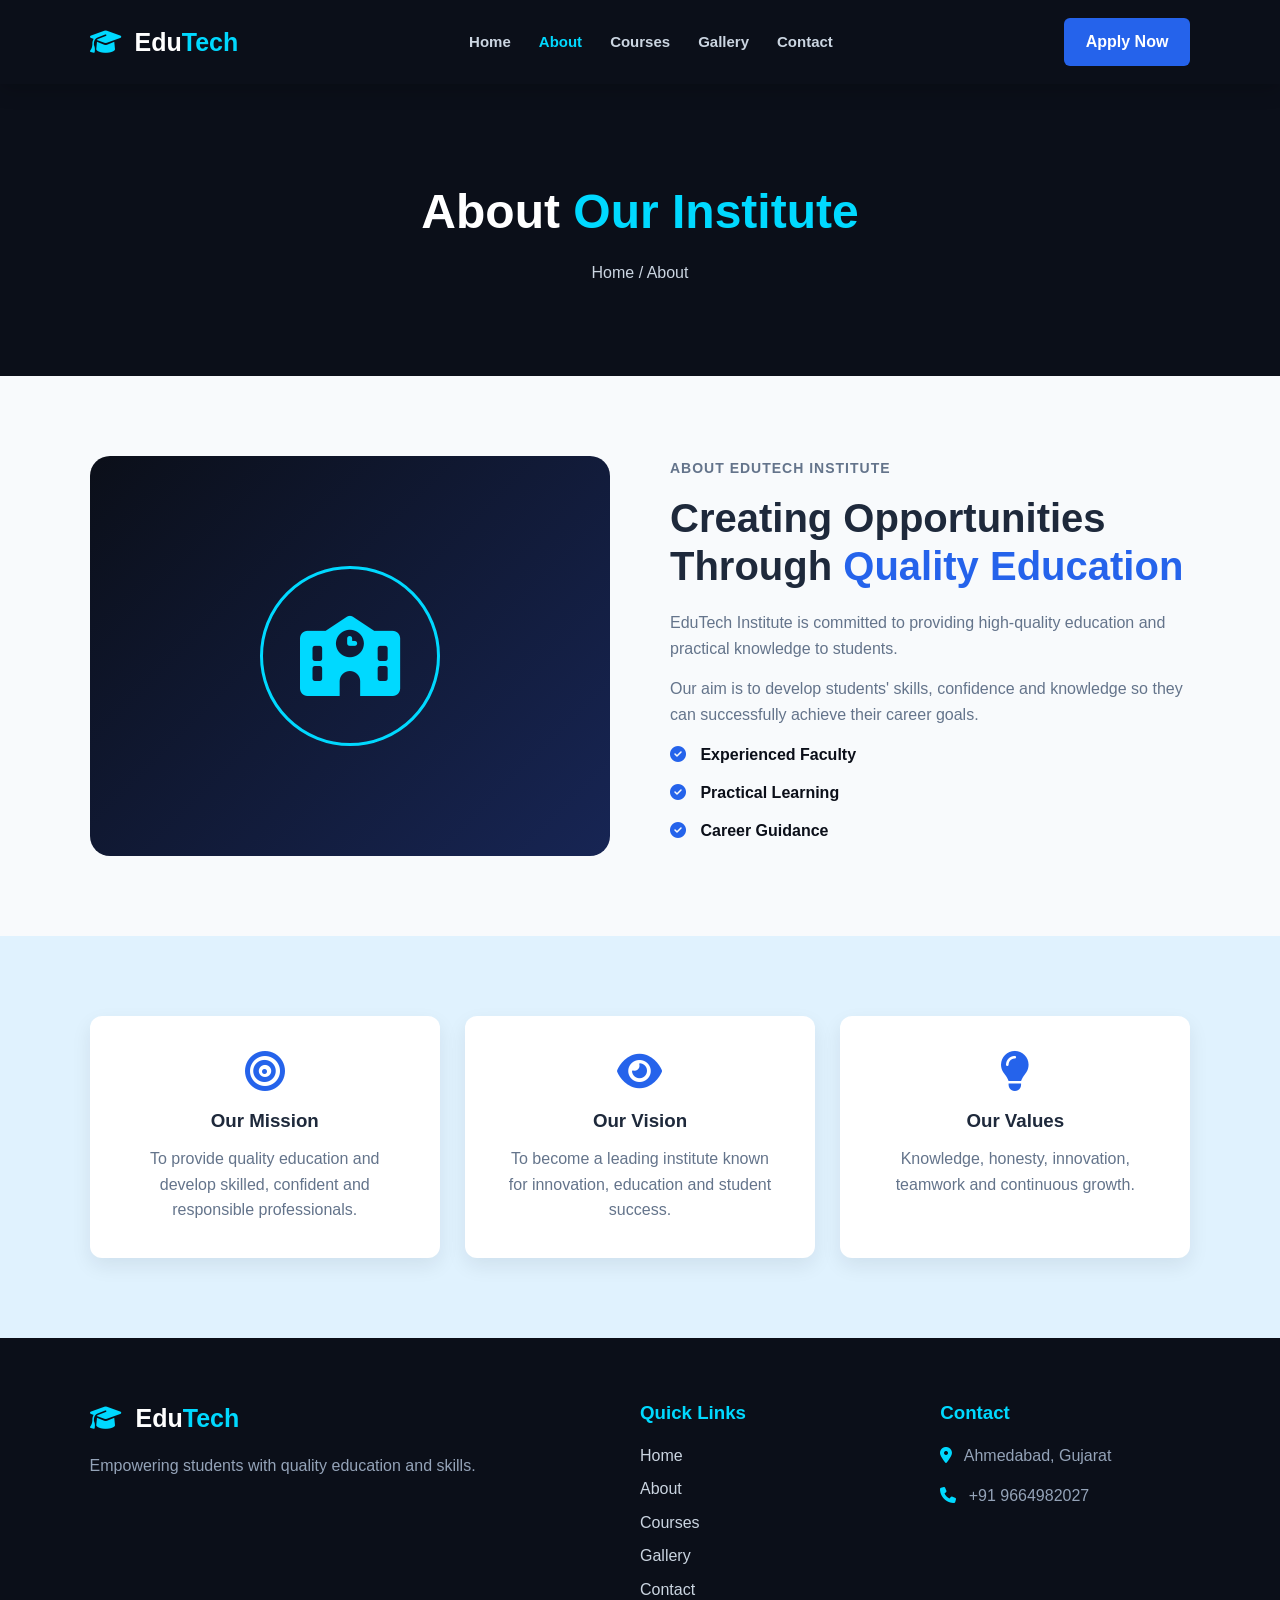
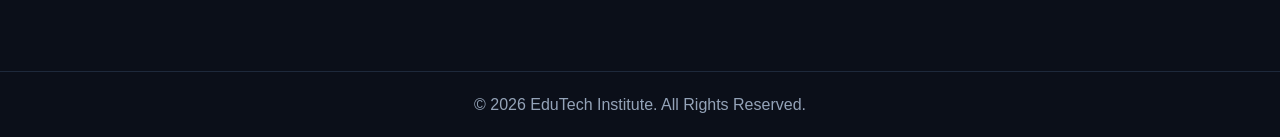
==== about.html @ 3c21b94f "Add files via upload" ====
<!DOCTYPE html>
<html lang="en">

<head>

    <meta charset="UTF-8">
    <meta name="viewport" content="width=device-width, initial-scale=1.0">

    <title>EduTech Institute | About</title>

    <link rel="stylesheet" href="style.css">

    <link rel="stylesheet"
        href="https://cdnjs.cloudflare.com/ajax/libs/font-awesome/6.5.2/css/all.min.css">

</head>

<body>


    <!-- NAVBAR -->

    <header class="header">

        <a href="index.html" class="logo">
            <i class="fa-solid fa-graduation-cap"></i>
            Edu<span>Tech</span>
        </a>

        <nav class="navbar">

            <a href="index.html">Home</a>
            <a href="about.html" class="active">About</a>
            <a href="courses.html">Courses</a>
            <a href="gallery.html">Gallery</a>
            <a href="contact.html">Contact</a>

        </nav>

        <a href="contact.html" class="nav-btn">Apply Now</a>

    </header>


    <!-- PAGE BANNER -->

    <section class="page-banner">

        <h1>About <span>Our Institute</span></h1>

        <p>
            Home / About
        </p>

    </section>


    <!-- ABOUT SECTION -->

    <section class="about section">

        <div class="about-image">

            <div class="about-icon">
                <i class="fa-solid fa-school"></i>
            </div>

        </div>


        <div class="about-content">

            <p class="small-title">
                ABOUT EDUTECH INSTITUTE
            </p>

            <h2>
                Creating Opportunities Through
                <span>Quality Education</span>
            </h2>

            <p>
                EduTech Institute is committed to providing high-quality
                education and practical knowledge to students.
            </p>

            <p>
                Our aim is to develop students' skills, confidence and
                knowledge so they can successfully achieve their career goals.
            </p>

            <div class="about-list">

                <p>
                    <i class="fa-solid fa-circle-check"></i>
                    Experienced Faculty
                </p>

                <p>
                    <i class="fa-solid fa-circle-check"></i>
                    Practical Learning
                </p>

                <p>
                    <i class="fa-solid fa-circle-check"></i>
                    Career Guidance
                </p>

            </div>

        </div>

    </section>


    <!-- MISSION VISION -->

    <section class="mission section">

        <div class="mission-card">

            <i class="fa-solid fa-bullseye"></i>

            <h3>Our Mission</h3>

            <p>
                To provide quality education and develop skilled,
                confident and responsible professionals.
            </p>

        </div>


        <div class="mission-card">

            <i class="fa-solid fa-eye"></i>

            <h3>Our Vision</h3>

            <p>
                To become a leading institute known for innovation,
                education and student success.
            </p>

        </div>


        <div class="mission-card">

            <i class="fa-solid fa-lightbulb"></i>

            <h3>Our Values</h3>

            <p>
                Knowledge, honesty, innovation, teamwork and continuous growth.
            </p>

        </div>

    </section>


    <!-- FOOTER -->

    <footer class="footer">

        <div class="footer-content">

            <div class="footer-box">

                <a href="index.html" class="logo">
                    <i class="fa-solid fa-graduation-cap"></i>
                    Edu<span>Tech</span>
                </a>

                <p>
                    Empowering students with quality education and skills.
                </p>

            </div>


            <div class="footer-box">

                <h3>Quick Links</h3>

                <a href="index.html">Home</a>
                <a href="about.html">About</a>
                <a href="courses.html">Courses</a>
                <a href="gallery.html">Gallery</a>
                <a href="contact.html">Contact</a>

            </div>


            <div class="footer-box">

                <h3>Contact</h3>

                <p>
                    <i class="fa-solid fa-location-dot"></i>
                    Ahmedabad, Gujarat
                </p>

                <p>
                    <i class="fa-solid fa-phone"></i>
                    +91 9664982027
                </p>

            </div>

        </div>


        <div class="copyright">

            <p>
                © 2026 EduTech Institute. All Rights Reserved.
            </p>

        </div>

    </footer>

</body>

</html>
---- style.css ----
/* ================================
   RESET
================================ */

* {
    margin: 0;
    padding: 0;
    box-sizing: border-box;
}


:root {

    --dark: #0B0F19;

    --dark-blue: #111827;

    --blue: #2563EB;

    --cyan: #00D9FF;

    --white: #FFFFFF;

    --light: #F8FAFC;

    --text: #1E293B;

    --gray: #64748B;

}


html {
    scroll-behavior: smooth;
}


body {

    font-family: Arial, Helvetica, sans-serif;

    background: var(--light);

    color: var(--text);

    line-height: 1.6;

}


a {

    text-decoration: none;

}


ul {

    list-style: none;

}


/* ================================
   HEADER / NAVBAR
================================ */

.header {

    width: 100%;

    padding: 18px 7%;

    background: var(--dark);

    display: flex;

    align-items: center;

    justify-content: space-between;

    position: sticky;

    top: 0;

    z-index: 1000;

    box-shadow: 0 5px 20px rgba(0, 0, 0, 0.2);

}


.logo {

    color: var(--white);

    font-size: 25px;

    font-weight: 800;

}


.logo i {

    color: var(--cyan);

    margin-right: 7px;

}


.logo span {

    color: var(--cyan);

}


.navbar {

    display: flex;

    gap: 28px;

}


.navbar a {

    color: #CBD5E1;

    font-size: 15px;

    font-weight: 600;

    transition: 0.3s;

}


.navbar a:hover,

.navbar a.active {

    color: var(--cyan);

}


.nav-btn {

    padding: 11px 22px;

    background: var(--blue);

    color: var(--white);

    border-radius: 6px;

    font-weight: 700;

    transition: 0.3s;

}


.nav-btn:hover {

    background: var(--cyan);

    color: var(--dark);

}


/* ================================
   BUTTONS
================================ */

.btn {

    display: inline-block;

    padding: 13px 25px;

    border-radius: 6px;

    font-weight: 700;

    transition: 0.3s;

}


.primary-btn {

    background: var(--blue);

    color: var(--white);

}


.primary-btn:hover {

    background: var(--cyan);

    color: var(--dark);

    transform: translateY(-3px);

}


.outline-btn {

    border: 2px solid var(--cyan);

    color: var(--cyan);

    margin-left: 10px;

}


.outline-btn:hover {

    background: var(--cyan);

    color: var(--dark);

}


/* ================================
   HERO
================================ */

.hero {

    min-height: 600px;

    padding: 90px 7%;

    background:

        linear-gradient(

            120deg,

            #0B0F19,

            #111827

        );

    display: flex;

    align-items: center;

    justify-content: space-between;

    gap: 50px;

}


.hero-content {

    max-width: 600px;

}


.small-title {

    color: var(--cyan);

    font-size: 14px;

    font-weight: 800;

    letter-spacing: 1px;

    margin-bottom: 15px;

}


.hero h1 {

    color: var(--white);

    font-size: 55px;

    line-height: 1.15;

    margin-bottom: 20px;

}


.hero h1 span {

    display: block;

    color: var(--cyan);

}


.hero p {

    color: #CBD5E1;

    font-size: 17px;

    margin-bottom: 30px;

}


.hero-buttons {

    display: flex;

    align-items: center;

}


.hero-image {

    width: 450px;

    height: 350px;

    display: flex;

    justify-content: center;

    align-items: center;

}


.image-box {

    width: 100%;

    height: 100%;

    border: 2px solid var(--cyan);

    border-radius: 25px;

    background:

        linear-gradient(

            135deg,

            #172554,

            #0F172A

        );

    display: flex;

    flex-direction: column;

    align-items: center;

    justify-content: center;

    box-shadow: 0 0 35px rgba(0, 217, 255, 0.25);

}


.image-box i {

    font-size: 90px;

    color: var(--cyan);

    margin-bottom: 20px;

}


.image-box h2 {

    color: var(--white);

    font-size: 30px;

}


.image-box p {

    color: var(--cyan);

    margin-top: 5px;

}


/* ================================
   SECTION
================================ */

.section {

    padding: 80px 7%;

}


.section-heading {

    text-align: center;

    margin-bottom: 45px;

}


.section-heading p {

    color: var(--blue);

    font-weight: 800;

    font-size: 14px;

}


.section-heading h2 {

    font-size: 38px;

    color: var(--dark);

}


.section-heading h2 span {

    color: var(--blue);

}


/* ================================
   FEATURES
================================ */

.feature-grid {

    display: grid;

    grid-template-columns: repeat(3, 1fr);

    gap: 25px;

}


.feature-card {

    background: var(--white);

    padding: 35px 25px;

    text-align: center;

    border-radius: 12px;

    border-bottom: 4px solid var(--blue);

    box-shadow: 0 8px 25px rgba(15, 23, 42, 0.08);

    transition: 0.3s;

}


.feature-card:hover {

    transform: translateY(-10px);

    border-color: var(--cyan);

}


.icon {

    width: 70px;

    height: 70px;

    margin: auto;

    display: flex;

    align-items: center;

    justify-content: center;

    border-radius: 50%;

    background: #E0F2FE;

    color: var(--blue);

    font-size: 28px;

}


.feature-card h3 {

    margin: 20px 0 10px;

    color: var(--dark);

}


.feature-card p {

    color: var(--gray);

}


/* ================================
   STATS
================================ */

.stats {

    padding: 55px 7%;

    background: var(--blue);

    display: grid;

    grid-template-columns: repeat(4, 1fr);

    text-align: center;

    gap: 20px;

}


.stat-box {

    color: var(--white);

}


.stat-box i {

    color: var(--cyan);

    font-size: 30px;

}


.stat-box h2 {

    font-size: 35px;

    margin: 8px 0;

}


.stat-box p {

    color: #DBEAFE;

}


/* ================================
   PAGE BANNER
================================ */

.page-banner {

    padding: 90px 7%;

    text-align: center;

    background: var(--dark);

}


.page-banner h1 {

    color: var(--white);

    font-size: 48px;

}


.page-banner h1 span {

    color: var(--cyan);

}


.page-banner p {

    color: #CBD5E1;

    margin-top: 10px;

}


/* ================================
   ABOUT
================================ */

.about {

    display: grid;

    grid-template-columns: 1fr 1fr;

    gap: 60px;

    align-items: center;

}


.about-image {

    min-height: 400px;

    border-radius: 20px;

    background:

        linear-gradient(

            135deg,

            var(--dark),

            #172554

        );

    display: flex;

    justify-content: center;

    align-items: center;

}


.about-icon {

    width: 180px;

    height: 180px;

    border-radius: 50%;

    border: 3px solid var(--cyan);

    display: flex;

    align-items: center;

    justify-content: center;

}


.about-icon i {

    font-size: 80px;

    color: var(--cyan);

}


.about-content h2 {

    font-size: 40px;

    line-height: 1.2;

    margin: 10px 0 20px;

}


.about-content h2 span {

    color: var(--blue);

}


.about-content > p {

    color: var(--gray);

    margin-bottom: 15px;

}


.about-list p {

    color: var(--dark);

    font-weight: 700;

    margin: 12px 0;

}


.about-list i {

    color: var(--blue);

    margin-right: 10px;

}


/* ================================
   MISSION
================================ */

.mission {

    display: grid;

    grid-template-columns: repeat(3, 1fr);

    gap: 25px;

    background: #E0F2FE;

}


.mission-card {

    background: var(--white);

    padding: 35px;

    text-align: center;

    border-radius: 12px;

    box-shadow: 0 8px 20px rgba(15, 23, 42, 0.08);

}


.mission-card i {

    font-size: 40px;

    color: var(--blue);

    margin-bottom: 15px;

}


.mission-card h3 {

    margin-bottom: 10px;

}


.mission-card p {

    color: var(--gray);

}


/* ================================
   COURSES
================================ */

.course-grid {

    display: grid;

    grid-template-columns: repeat(3, 1fr);

    gap: 25px;

}


.course-card {

    background: var(--white);

    padding: 35px 28px;

    border-radius: 12px;

    border-top: 4px solid var(--blue);

    box-shadow: 0 8px 25px rgba(15, 23, 42, 0.08);

    transition: 0.3s;

}


.course-card:hover {

    transform: translateY(-8px);

    border-color: var(--cyan);

}


.course-icon {

    width: 65px;

    height: 65px;

    border-radius: 10px;

    background: #DBEAFE;

    color: var(--blue);

    display: flex;

    align-items: center;

    justify-content: center;

    font-size: 28px;

}


.course-card h3 {

    margin: 20px 0 10px;

}


.course-card p {

    color: var(--gray);

    margin-bottom: 20px;

}


.course-link {

    color: var(--blue);

    font-weight: 700;

}


.course-link:hover {

    color: var(--cyan);

}


/* ================================
   GALLERY
================================ */

.gallery-grid {

    display: grid;

    grid-template-columns: repeat(3, 1fr);

    gap: 25px;

}


.gallery-item {

    min-height: 230px;

    background:

        linear-gradient(

            135deg,

            var(--dark),

            #172554

        );

    border-radius: 15px;

    display: flex;

    flex-direction: column;

    justify-content: center;

    align-items: center;

    color: var(--white);

    border: 2px solid transparent;

    transition: 0.3s;

}


.gallery-item:hover {

    border-color: var(--cyan);

    transform: scale(1.03);

}


.gallery-item i {

    color: var(--cyan);

    font-size: 55px;

    margin-bottom: 15px;

}


.gallery-item h3 {

    font-size: 20px;

}


/* ================================
   CONTACT
================================ */

.contact {

    display: grid;

    grid-template-columns: 1fr 1fr;

    gap: 60px;

}


.contact-info h2 {

    font-size: 40px;

    line-height: 1.2;

    margin: 10px 0 20px;

}


.contact-info h2 span {

    color: var(--blue);

}


.contact-info > p {

    color: var(--gray);

    margin-bottom: 25px;

}


.contact-box {

    display: flex;

    gap: 18px;

    align-items: center;

    margin: 22px 0;

}


.contact-box > i {

    width: 50px;

    height: 50px;

    border-radius: 50%;

    background: #DBEAFE;

    color: var(--blue);

    display: flex;

    justify-content: center;

    align-items: center;

    font-size: 20px;

}


.contact-box h3 {

    margin-bottom: 3px;

}


.contact-box p {

    color: var(--gray);

}


.contact-form {

    background: var(--white);

    padding: 35px;

    border-radius: 15px;

    box-shadow: 0 8px 25px rgba(15, 23, 42, 0.1);

}


.contact-form form {

    display: flex;

    flex-direction: column;

    gap: 15px;

}


.contact-form input,

.contact-form select,

.contact-form textarea {

    width: 100%;

    padding: 14px 16px;

    border: 1px solid #CBD5E1;

    border-radius: 6px;

    font-size: 15px;

    outline: none;

    font-family: inherit;

}


.contact-form input:focus,

.contact-form select:focus,

.contact-form textarea:focus {

    border-color: var(--blue);

    box-shadow: 0 0 0 3px #DBEAFE;

}


.contact-form button {

    border: none;

    cursor: pointer;

}


/* ================================
   FOOTER
================================ */

.footer {

    background: var(--dark);

    color: var(--white);

}


.footer-content {

    padding: 60px 7%;

    display: grid;

    grid-template-columns: 2fr 1fr 1fr;

    gap: 50px;

}


.footer-box p {

    color: #94A3B8;

    margin-top: 15px;

}


.footer-box h3 {

    color: var(--cyan);

    margin-bottom: 15px;

}


.footer-box > a:not(.logo) {

    display: block;

    color: #CBD5E1;

    margin: 8px 0;

}


.footer-box > a:not(.logo):hover {

    color: var(--cyan);

}


.footer-box i {

    color: var(--cyan);

    margin-right: 8px;

}


.copyright {

    padding: 20px 7%;

    border-top: 1px solid #1E293B;

    text-align: center;

}


.copyright p {

    color: #94A3B8;

}


/* ================================
   RESPONSIVE DESIGN
================================ */

@media (max-width: 900px) {

    .navbar {

        gap: 12px;

    }


    .hero {

        flex-direction: column;

        text-align: center;

    }


    .hero-buttons {

        justify-content: center;

    }


    .hero-image {

        width: 100%;

        max-width: 450px;

    }


    .feature-grid,

    .course-grid,

    .gallery-grid {

        grid-template-columns: repeat(2, 1fr);

    }


    .about,

    .contact {

        grid-template-columns: 1fr;

    }


    .mission {

        grid-template-columns: 1fr;

    }

}


@media (max-width: 650px) {

    .header {

        flex-direction: column;

        gap: 15px;

    }


    .navbar {

        flex-wrap: wrap;

        justify-content: center;

    }


    .nav-btn {

        display: none;

    }


    .hero h1 {

        font-size: 38px;

    }


    .hero-buttons {

        flex-direction: column;

        gap: 15px;

    }


    .outline-btn {

        margin-left: 0;

    }


    .feature-grid,

    .course-grid,

    .gallery-grid,

    .stats {

        grid-template-columns: 1fr;

    }


    .section-heading h2,

    .contact-info h2,

    .about-content h2 {

        font-size: 30px;

    }


    .page-banner h1 {

        font-size: 36px;

    }


    .footer-content {

        grid-template-columns: 1fr;

    }

}
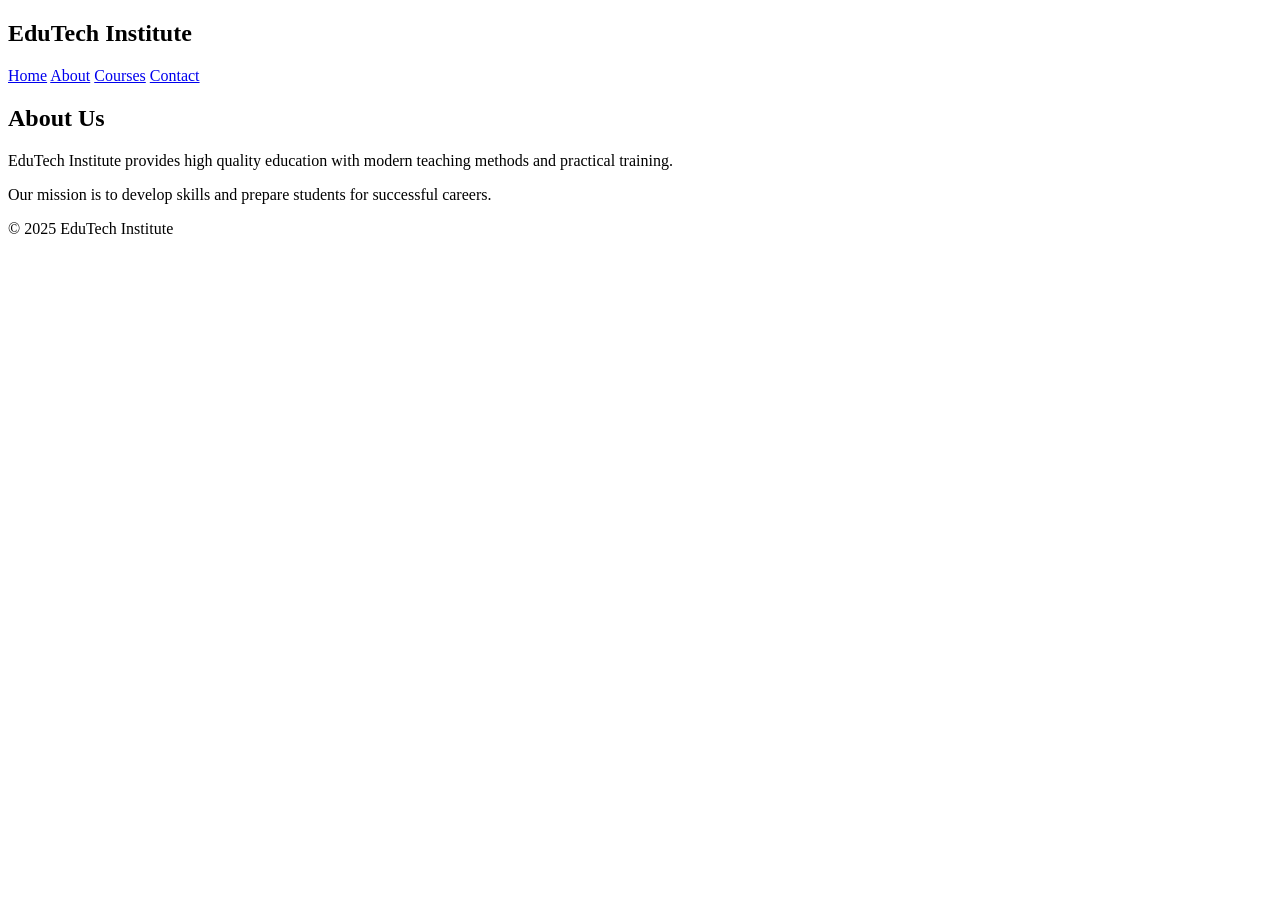
==== commit 41099ec5: "Add files via upload" ====
--- a/about.html
+++ b/about.html
@@ -1,226 +1,78 @@
 <!DOCTYPE html>
-<html lang="en">
+
+<html>
 
 <head>
 
-    <meta charset="UTF-8">
-    <meta name="viewport" content="width=device-width, initial-scale=1.0">
+<title>About - EduTech Institute</title>
 
-    <title>EduTech Institute | About</title>
-
-    <link rel="stylesheet" href="style.css">
-
-    <link rel="stylesheet"
-        href="https://cdnjs.cloudflare.com/ajax/libs/font-awesome/6.5.2/css/all.min.css">
+<link rel="stylesheet" href="css/style.css">
 
 </head>
+
 
 <body>
 
 
-    <!-- NAVBAR -->
+<header>
 
-    <header class="header">
-
-        <a href="index.html" class="logo">
-            <i class="fa-solid fa-graduation-cap"></i>
-            Edu<span>Tech</span>
-        </a>
-
-        <nav class="navbar">
-
-            <a href="index.html">Home</a>
-            <a href="about.html" class="active">About</a>
-            <a href="courses.html">Courses</a>
-            <a href="gallery.html">Gallery</a>
-            <a href="contact.html">Contact</a>
-
-        </nav>
-
-        <a href="contact.html" class="nav-btn">Apply Now</a>
-
-    </header>
+<h2>EduTech Institute</h2>
 
 
-    <!-- PAGE BANNER -->
+<nav>
 
-    <section class="page-banner">
+<a href="index.html">Home</a>
 
-        <h1>About <span>Our Institute</span></h1>
+<a href="about.html">About</a>
 
-        <p>
-            Home / About
-        </p>
+<a href="courses.html">Courses</a>
 
-    </section>
+<a href="contact.html">Contact</a>
+
+</nav>
 
 
-    <!-- ABOUT SECTION -->
-
-    <section class="about section">
-
-        <div class="about-image">
-
-            <div class="about-icon">
-                <i class="fa-solid fa-school"></i>
-            </div>
-
-        </div>
+</header>
 
 
-        <div class="about-content">
 
-            <p class="small-title">
-                ABOUT EDUTECH INSTITUTE
-            </p>
-
-            <h2>
-                Creating Opportunities Through
-                <span>Quality Education</span>
-            </h2>
-
-            <p>
-                EduTech Institute is committed to providing high-quality
-                education and practical knowledge to students.
-            </p>
-
-            <p>
-                Our aim is to develop students' skills, confidence and
-                knowledge so they can successfully achieve their career goals.
-            </p>
-
-            <div class="about-list">
-
-                <p>
-                    <i class="fa-solid fa-circle-check"></i>
-                    Experienced Faculty
-                </p>
-
-                <p>
-                    <i class="fa-solid fa-circle-check"></i>
-                    Practical Learning
-                </p>
-
-                <p>
-                    <i class="fa-solid fa-circle-check"></i>
-                    Career Guidance
-                </p>
-
-            </div>
-
-        </div>
-
-    </section>
+<section class="page">
 
 
-    <!-- MISSION VISION -->
-
-    <section class="mission section">
-
-        <div class="mission-card">
-
-            <i class="fa-solid fa-bullseye"></i>
-
-            <h3>Our Mission</h3>
-
-            <p>
-                To provide quality education and develop skilled,
-                confident and responsible professionals.
-            </p>
-
-        </div>
+<h1>About Us</h1>
 
 
-        <div class="mission-card">
+<p>
 
-            <i class="fa-solid fa-eye"></i>
+EduTech Institute provides high quality education
+with modern teaching methods and practical training.
 
-            <h3>Our Vision</h3>
-
-            <p>
-                To become a leading institute known for innovation,
-                education and student success.
-            </p>
-
-        </div>
+</p>
 
 
-        <div class="mission-card">
+<p>
 
-            <i class="fa-solid fa-lightbulb"></i>
+Our mission is to develop skills and prepare students
+for successful careers.
 
-            <h3>Our Values</h3>
-
-            <p>
-                Knowledge, honesty, innovation, teamwork and continuous growth.
-            </p>
-
-        </div>
-
-    </section>
+</p>
 
 
-    <!-- FOOTER -->
 
-    <footer class="footer">
-
-        <div class="footer-content">
-
-            <div class="footer-box">
-
-                <a href="index.html" class="logo">
-                    <i class="fa-solid fa-graduation-cap"></i>
-                    Edu<span>Tech</span>
-                </a>
-
-                <p>
-                    Empowering students with quality education and skills.
-                </p>
-
-            </div>
+</section>
 
 
-            <div class="footer-box">
-
-                <h3>Quick Links</h3>
-
-                <a href="index.html">Home</a>
-                <a href="about.html">About</a>
-                <a href="courses.html">Courses</a>
-                <a href="gallery.html">Gallery</a>
-                <a href="contact.html">Contact</a>
-
-            </div>
 
 
-            <div class="footer-box">
+<footer>
 
-                <h3>Contact</h3>
+<p>
+© 2025 EduTech Institute
+</p>
 
-                <p>
-                    <i class="fa-solid fa-location-dot"></i>
-                    Ahmedabad, Gujarat
-                </p>
-
-                <p>
-                    <i class="fa-solid fa-phone"></i>
-                    +91 9664982027
-                </p>
-
-            </div>
-
-        </div>
+</footer>
 
 
-        <div class="copyright">
-
-            <p>
-                © 2026 EduTech Institute. All Rights Reserved.
-            </p>
-
-        </div>
-
-    </footer>
 
 </body>
 
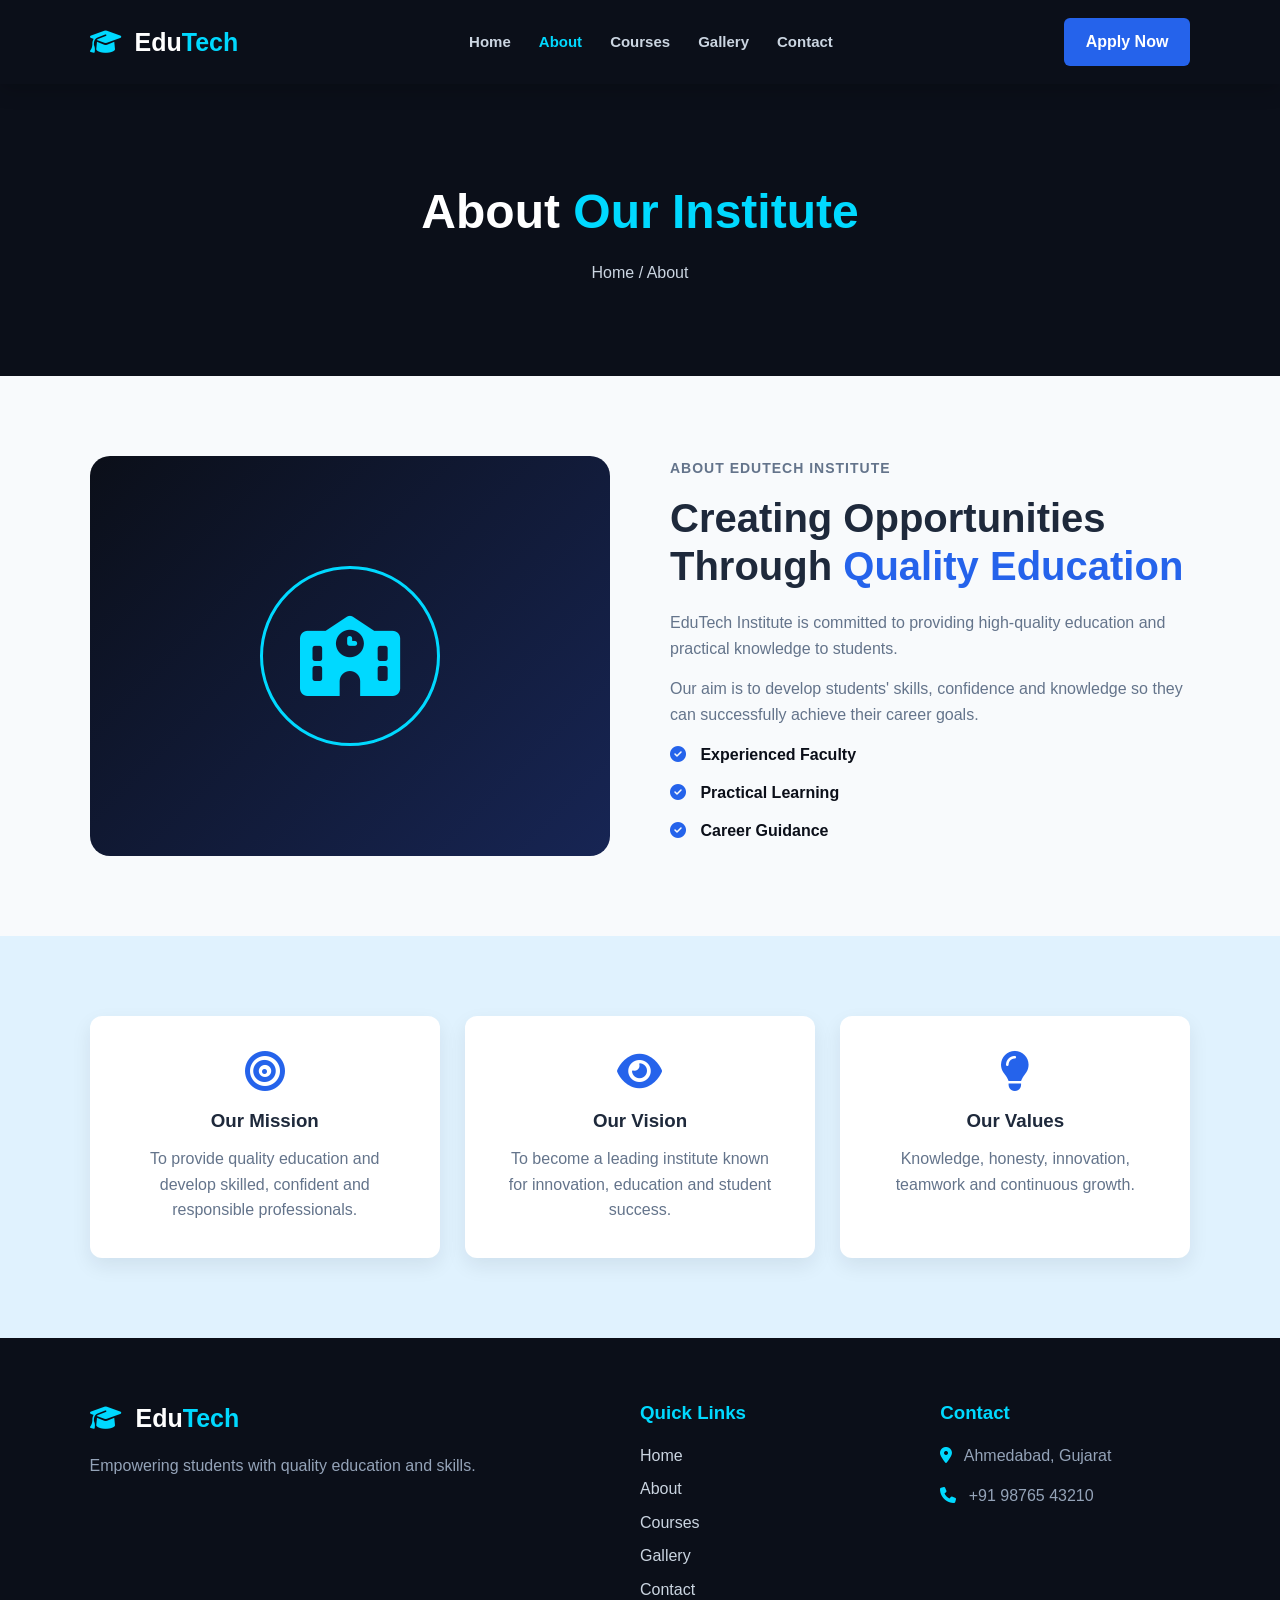
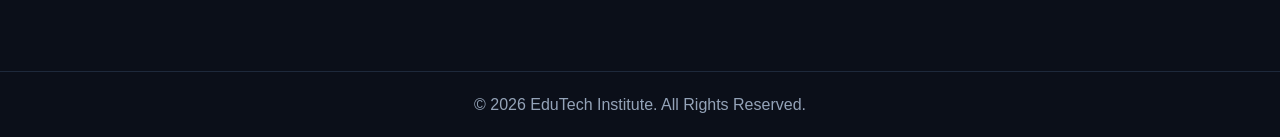
==== commit 85bbdc9b: "Add files via upload" ====
--- a/about.html
+++ b/about.html
@@ -1,78 +1,226 @@
 <!DOCTYPE html>
-
-<html>
+<html lang="en">
 
 <head>
 
-<title>About - EduTech Institute</title>
-
-<link rel="stylesheet" href="css/style.css">
+    <meta charset="UTF-8">
+    <meta name="viewport" content="width=device-width, initial-scale=1.0">
+
+    <title>EduTech Institute | About</title>
+
+    <link rel="stylesheet" href="style.css">
+
+    <link rel="stylesheet"
+        href="https://cdnjs.cloudflare.com/ajax/libs/font-awesome/6.5.2/css/all.min.css">
 
 </head>
 
-
 <body>
 
 
-<header>
-
-<h2>EduTech Institute</h2>
-
-
-<nav>
-
-<a href="index.html">Home</a>
-
-<a href="about.html">About</a>
-
-<a href="courses.html">Courses</a>
-
-<a href="contact.html">Contact</a>
-
-</nav>
-
-
-</header>
-
-
-
-<section class="page">
-
-
-<h1>About Us</h1>
-
-
-<p>
-
-EduTech Institute provides high quality education
-with modern teaching methods and practical training.
-
-</p>
-
-
-<p>
-
-Our mission is to develop skills and prepare students
-for successful careers.
-
-</p>
-
-
-
-</section>
-
-
-
-
-<footer>
-
-<p>
-© 2025 EduTech Institute
-</p>
-
-</footer>
-
-
+    <!-- NAVBAR -->
+
+    <header class="header">
+
+        <a href="index.html" class="logo">
+            <i class="fa-solid fa-graduation-cap"></i>
+            Edu<span>Tech</span>
+        </a>
+
+        <nav class="navbar">
+
+            <a href="index.html">Home</a>
+            <a href="about.html" class="active">About</a>
+            <a href="courses.html">Courses</a>
+            <a href="gallery.html">Gallery</a>
+            <a href="contact.html">Contact</a>
+
+        </nav>
+
+        <a href="contact.html" class="nav-btn">Apply Now</a>
+
+    </header>
+
+
+    <!-- PAGE BANNER -->
+
+    <section class="page-banner">
+
+        <h1>About <span>Our Institute</span></h1>
+
+        <p>
+            Home / About
+        </p>
+
+    </section>
+
+
+    <!-- ABOUT SECTION -->
+
+    <section class="about section">
+
+        <div class="about-image">
+
+            <div class="about-icon">
+                <i class="fa-solid fa-school"></i>
+            </div>
+
+        </div>
+
+
+        <div class="about-content">
+
+            <p class="small-title">
+                ABOUT EDUTECH INSTITUTE
+            </p>
+
+            <h2>
+                Creating Opportunities Through
+                <span>Quality Education</span>
+            </h2>
+
+            <p>
+                EduTech Institute is committed to providing high-quality
+                education and practical knowledge to students.
+            </p>
+
+            <p>
+                Our aim is to develop students' skills, confidence and
+                knowledge so they can successfully achieve their career goals.
+            </p>
+
+            <div class="about-list">
+
+                <p>
+                    <i class="fa-solid fa-circle-check"></i>
+                    Experienced Faculty
+                </p>
+
+                <p>
+                    <i class="fa-solid fa-circle-check"></i>
+                    Practical Learning
+                </p>
+
+                <p>
+                    <i class="fa-solid fa-circle-check"></i>
+                    Career Guidance
+                </p>
+
+            </div>
+
+        </div>
+
+    </section>
+
+
+    <!-- MISSION VISION -->
+
+    <section class="mission section">
+
+        <div class="mission-card">
+
+            <i class="fa-solid fa-bullseye"></i>
+
+            <h3>Our Mission</h3>
+
+            <p>
+                To provide quality education and develop skilled,
+                confident and responsible professionals.
+            </p>
+
+        </div>
+
+
+        <div class="mission-card">
+
+            <i class="fa-solid fa-eye"></i>
+
+            <h3>Our Vision</h3>
+
+            <p>
+                To become a leading institute known for innovation,
+                education and student success.
+            </p>
+
+        </div>
+
+
+        <div class="mission-card">
+
+            <i class="fa-solid fa-lightbulb"></i>
+
+            <h3>Our Values</h3>
+
+            <p>
+                Knowledge, honesty, innovation, teamwork and continuous growth.
+            </p>
+
+        </div>
+
+    </section>
+
+
+    <!-- FOOTER -->
+
+    <footer class="footer">
+
+        <div class="footer-content">
+
+            <div class="footer-box">
+
+                <a href="index.html" class="logo">
+                    <i class="fa-solid fa-graduation-cap"></i>
+                    Edu<span>Tech</span>
+                </a>
+
+                <p>
+                    Empowering students with quality education and skills.
+                </p>
+
+            </div>
+
+
+            <div class="footer-box">
+
+                <h3>Quick Links</h3>
+
+                <a href="index.html">Home</a>
+                <a href="about.html">About</a>
+                <a href="courses.html">Courses</a>
+                <a href="gallery.html">Gallery</a>
+                <a href="contact.html">Contact</a>
+
+            </div>
+
+
+            <div class="footer-box">
+
+                <h3>Contact</h3>
+
+                <p>
+                    <i class="fa-solid fa-location-dot"></i>
+                    Ahmedabad, Gujarat
+                </p>
+
+                <p>
+                    <i class="fa-solid fa-phone"></i>
+                    +91 98765 43210
+                </p>
+
+            </div>
+
+        </div>
+
+
+        <div class="copyright">
+
+            <p>
+                © 2026 EduTech Institute. All Rights Reserved.
+            </p>
+
+        </div>
+
+    </footer>
 
 </body>
 
--- a/style.css
+++ b/style.css
@@ -0,0 +1,1390 @@
+/* ================================
+   RESET
+================================ */
+
+* {
+    margin: 0;
+    padding: 0;
+    box-sizing: border-box;
+}
+
+
+:root {
+
+    --dark: #0B0F19;
+
+    --dark-blue: #111827;
+
+    --blue: #2563EB;
+
+    --cyan: #00D9FF;
+
+    --white: #FFFFFF;
+
+    --light: #F8FAFC;
+
+    --text: #1E293B;
+
+    --gray: #64748B;
+
+}
+
+
+html {
+    scroll-behavior: smooth;
+}
+
+
+body {
+
+    font-family: Arial, Helvetica, sans-serif;
+
+    background: var(--light);
+
+    color: var(--text);
+
+    line-height: 1.6;
+
+}
+
+
+a {
+
+    text-decoration: none;
+
+}
+
+
+ul {
+
+    list-style: none;
+
+}
+
+
+/* ================================
+   HEADER / NAVBAR
+================================ */
+
+.header {
+
+    width: 100%;
+
+    padding: 18px 7%;
+
+    background: var(--dark);
+
+    display: flex;
+
+    align-items: center;
+
+    justify-content: space-between;
+
+    position: sticky;
+
+    top: 0;
+
+    z-index: 1000;
+
+    box-shadow: 0 5px 20px rgba(0, 0, 0, 0.2);
+
+}
+
+
+.logo {
+
+    color: var(--white);
+
+    font-size: 25px;
+
+    font-weight: 800;
+
+}
+
+
+.logo i {
+
+    color: var(--cyan);
+
+    margin-right: 7px;
+
+}
+
+
+.logo span {
+
+    color: var(--cyan);
+
+}
+
+
+.navbar {
+
+    display: flex;
+
+    gap: 28px;
+
+}
+
+
+.navbar a {
+
+    color: #CBD5E1;
+
+    font-size: 15px;
+
+    font-weight: 600;
+
+    transition: 0.3s;
+
+}
+
+
+.navbar a:hover,
+
+.navbar a.active {
+
+    color: var(--cyan);
+
+}
+
+
+.nav-btn {
+
+    padding: 11px 22px;
+
+    background: var(--blue);
+
+    color: var(--white);
+
+    border-radius: 6px;
+
+    font-weight: 700;
+
+    transition: 0.3s;
+
+}
+
+
+.nav-btn:hover {
+
+    background: var(--cyan);
+
+    color: var(--dark);
+
+}
+
+
+/* ================================
+   BUTTONS
+================================ */
+
+.btn {
+
+    display: inline-block;
+
+    padding: 13px 25px;
+
+    border-radius: 6px;
+
+    font-weight: 700;
+
+    transition: 0.3s;
+
+}
+
+
+.primary-btn {
+
+    background: var(--blue);
+
+    color: var(--white);
+
+}
+
+
+.primary-btn:hover {
+
+    background: var(--cyan);
+
+    color: var(--dark);
+
+    transform: translateY(-3px);
+
+}
+
+
+.outline-btn {
+
+    border: 2px solid var(--cyan);
+
+    color: var(--cyan);
+
+    margin-left: 10px;
+
+}
+
+
+.outline-btn:hover {
+
+    background: var(--cyan);
+
+    color: var(--dark);
+
+}
+
+
+/* ================================
+   HERO
+================================ */
+
+.hero {
+
+    min-height: 600px;
+
+    padding: 90px 7%;
+
+    background:
+
+        linear-gradient(
+
+            120deg,
+
+            #0B0F19,
+
+            #111827
+
+        );
+
+    display: flex;
+
+    align-items: center;
+
+    justify-content: space-between;
+
+    gap: 50px;
+
+}
+
+
+.hero-content {
+
+    max-width: 600px;
+
+}
+
+
+.small-title {
+
+    color: var(--cyan);
+
+    font-size: 14px;
+
+    font-weight: 800;
+
+    letter-spacing: 1px;
+
+    margin-bottom: 15px;
+
+}
+
+
+.hero h1 {
+
+    color: var(--white);
+
+    font-size: 55px;
+
+    line-height: 1.15;
+
+    margin-bottom: 20px;
+
+}
+
+
+.hero h1 span {
+
+    display: block;
+
+    color: var(--cyan);
+
+}
+
+
+.hero p {
+
+    color: #CBD5E1;
+
+    font-size: 17px;
+
+    margin-bottom: 30px;
+
+}
+
+
+.hero-buttons {
+
+    display: flex;
+
+    align-items: center;
+
+}
+
+
+.hero-image {
+
+    width: 450px;
+
+    height: 350px;
+
+    display: flex;
+
+    justify-content: center;
+
+    align-items: center;
+
+}
+
+
+.image-box {
+
+    width: 100%;
+
+    height: 100%;
+
+    border: 2px solid var(--cyan);
+
+    border-radius: 25px;
+
+    background:
+
+        linear-gradient(
+
+            135deg,
+
+            #172554,
+
+            #0F172A
+
+        );
+
+    display: flex;
+
+    flex-direction: column;
+
+    align-items: center;
+
+    justify-content: center;
+
+    box-shadow: 0 0 35px rgba(0, 217, 255, 0.25);
+
+}
+
+
+.image-box i {
+
+    font-size: 90px;
+
+    color: var(--cyan);
+
+    margin-bottom: 20px;
+
+}
+
+
+.image-box h2 {
+
+    color: var(--white);
+
+    font-size: 30px;
+
+}
+
+
+.image-box p {
+
+    color: var(--cyan);
+
+    margin-top: 5px;
+
+}
+
+
+/* ================================
+   SECTION
+================================ */
+
+.section {
+
+    padding: 80px 7%;
+
+}
+
+
+.section-heading {
+
+    text-align: center;
+
+    margin-bottom: 45px;
+
+}
+
+
+.section-heading p {
+
+    color: var(--blue);
+
+    font-weight: 800;
+
+    font-size: 14px;
+
+}
+
+
+.section-heading h2 {
+
+    font-size: 38px;
+
+    color: var(--dark);
+
+}
+
+
+.section-heading h2 span {
+
+    color: var(--blue);
+
+}
+
+
+/* ================================
+   FEATURES
+================================ */
+
+.feature-grid {
+
+    display: grid;
+
+    grid-template-columns: repeat(3, 1fr);
+
+    gap: 25px;
+
+}
+
+
+.feature-card {
+
+    background: var(--white);
+
+    padding: 35px 25px;
+
+    text-align: center;
+
+    border-radius: 12px;
+
+    border-bottom: 4px solid var(--blue);
+
+    box-shadow: 0 8px 25px rgba(15, 23, 42, 0.08);
+
+    transition: 0.3s;
+
+}
+
+
+.feature-card:hover {
+
+    transform: translateY(-10px);
+
+    border-color: var(--cyan);
+
+}
+
+
+.icon {
+
+    width: 70px;
+
+    height: 70px;
+
+    margin: auto;
+
+    display: flex;
+
+    align-items: center;
+
+    justify-content: center;
+
+    border-radius: 50%;
+
+    background: #E0F2FE;
+
+    color: var(--blue);
+
+    font-size: 28px;
+
+}
+
+
+.feature-card h3 {
+
+    margin: 20px 0 10px;
+
+    color: var(--dark);
+
+}
+
+
+.feature-card p {
+
+    color: var(--gray);
+
+}
+
+
+/* ================================
+   STATS
+================================ */
+
+.stats {
+
+    padding: 55px 7%;
+
+    background: var(--blue);
+
+    display: grid;
+
+    grid-template-columns: repeat(4, 1fr);
+
+    text-align: center;
+
+    gap: 20px;
+
+}
+
+
+.stat-box {
+
+    color: var(--white);
+
+}
+
+
+.stat-box i {
+
+    color: var(--cyan);
+
+    font-size: 30px;
+
+}
+
+
+.stat-box h2 {
+
+    font-size: 35px;
+
+    margin: 8px 0;
+
+}
+
+
+.stat-box p {
+
+    color: #DBEAFE;
+
+}
+
+
+/* ================================
+   PAGE BANNER
+================================ */
+
+.page-banner {
+
+    padding: 90px 7%;
+
+    text-align: center;
+
+    background: var(--dark);
+
+}
+
+
+.page-banner h1 {
+
+    color: var(--white);
+
+    font-size: 48px;
+
+}
+
+
+.page-banner h1 span {
+
+    color: var(--cyan);
+
+}
+
+
+.page-banner p {
+
+    color: #CBD5E1;
+
+    margin-top: 10px;
+
+}
+
+
+/* ================================
+   ABOUT
+================================ */
+
+.about {
+
+    display: grid;
+
+    grid-template-columns: 1fr 1fr;
+
+    gap: 60px;
+
+    align-items: center;
+
+}
+
+
+.about-image {
+
+    min-height: 400px;
+
+    border-radius: 20px;
+
+    background:
+
+        linear-gradient(
+
+            135deg,
+
+            var(--dark),
+
+            #172554
+
+        );
+
+    display: flex;
+
+    justify-content: center;
+
+    align-items: center;
+
+}
+
+
+.about-icon {
+
+    width: 180px;
+
+    height: 180px;
+
+    border-radius: 50%;
+
+    border: 3px solid var(--cyan);
+
+    display: flex;
+
+    align-items: center;
+
+    justify-content: center;
+
+}
+
+
+.about-icon i {
+
+    font-size: 80px;
+
+    color: var(--cyan);
+
+}
+
+
+.about-content h2 {
+
+    font-size: 40px;
+
+    line-height: 1.2;
+
+    margin: 10px 0 20px;
+
+}
+
+
+.about-content h2 span {
+
+    color: var(--blue);
+
+}
+
+
+.about-content > p {
+
+    color: var(--gray);
+
+    margin-bottom: 15px;
+
+}
+
+
+.about-list p {
+
+    color: var(--dark);
+
+    font-weight: 700;
+
+    margin: 12px 0;
+
+}
+
+
+.about-list i {
+
+    color: var(--blue);
+
+    margin-right: 10px;
+
+}
+
+
+/* ================================
+   MISSION
+================================ */
+
+.mission {
+
+    display: grid;
+
+    grid-template-columns: repeat(3, 1fr);
+
+    gap: 25px;
+
+    background: #E0F2FE;
+
+}
+
+
+.mission-card {
+
+    background: var(--white);
+
+    padding: 35px;
+
+    text-align: center;
+
+    border-radius: 12px;
+
+    box-shadow: 0 8px 20px rgba(15, 23, 42, 0.08);
+
+}
+
+
+.mission-card i {
+
+    font-size: 40px;
+
+    color: var(--blue);
+
+    margin-bottom: 15px;
+
+}
+
+
+.mission-card h3 {
+
+    margin-bottom: 10px;
+
+}
+
+
+.mission-card p {
+
+    color: var(--gray);
+
+}
+
+
+/* ================================
+   COURSES
+================================ */
+
+.course-grid {
+
+    display: grid;
+
+    grid-template-columns: repeat(3, 1fr);
+
+    gap: 25px;
+
+}
+
+
+.course-card {
+
+    background: var(--white);
+
+    padding: 35px 28px;
+
+    border-radius: 12px;
+
+    border-top: 4px solid var(--blue);
+
+    box-shadow: 0 8px 25px rgba(15, 23, 42, 0.08);
+
+    transition: 0.3s;
+
+}
+
+
+.course-card:hover {
+
+    transform: translateY(-8px);
+
+    border-color: var(--cyan);
+
+}
+
+
+.course-icon {
+
+    width: 65px;
+
+    height: 65px;
+
+    border-radius: 10px;
+
+    background: #DBEAFE;
+
+    color: var(--blue);
+
+    display: flex;
+
+    align-items: center;
+
+    justify-content: center;
+
+    font-size: 28px;
+
+}
+
+
+.course-card h3 {
+
+    margin: 20px 0 10px;
+
+}
+
+
+.course-card p {
+
+    color: var(--gray);
+
+    margin-bottom: 20px;
+
+}
+
+
+.course-link {
+
+    color: var(--blue);
+
+    font-weight: 700;
+
+}
+
+
+.course-link:hover {
+
+    color: var(--cyan);
+
+}
+
+
+/* ================================
+   GALLERY
+================================ */
+
+.gallery-grid {
+
+    display: grid;
+
+    grid-template-columns: repeat(3, 1fr);
+
+    gap: 25px;
+
+}
+
+
+.gallery-item {
+
+    min-height: 230px;
+
+    background:
+
+        linear-gradient(
+
+            135deg,
+
+            var(--dark),
+
+            #172554
+
+        );
+
+    border-radius: 15px;
+
+    display: flex;
+
+    flex-direction: column;
+
+    justify-content: center;
+
+    align-items: center;
+
+    color: var(--white);
+
+    border: 2px solid transparent;
+
+    transition: 0.3s;
+
+}
+
+
+.gallery-item:hover {
+
+    border-color: var(--cyan);
+
+    transform: scale(1.03);
+
+}
+
+
+.gallery-item i {
+
+    color: var(--cyan);
+
+    font-size: 55px;
+
+    margin-bottom: 15px;
+
+}
+
+
+.gallery-item h3 {
+
+    font-size: 20px;
+
+}
+
+
+/* ================================
+   CONTACT
+================================ */
+
+.contact {
+
+    display: grid;
+
+    grid-template-columns: 1fr 1fr;
+
+    gap: 60px;
+
+}
+
+
+.contact-info h2 {
+
+    font-size: 40px;
+
+    line-height: 1.2;
+
+    margin: 10px 0 20px;
+
+}
+
+
+.contact-info h2 span {
+
+    color: var(--blue);
+
+}
+
+
+.contact-info > p {
+
+    color: var(--gray);
+
+    margin-bottom: 25px;
+
+}
+
+
+.contact-box {
+
+    display: flex;
+
+    gap: 18px;
+
+    align-items: center;
+
+    margin: 22px 0;
+
+}
+
+
+.contact-box > i {
+
+    width: 50px;
+
+    height: 50px;
+
+    border-radius: 50%;
+
+    background: #DBEAFE;
+
+    color: var(--blue);
+
+    display: flex;
+
+    justify-content: center;
+
+    align-items: center;
+
+    font-size: 20px;
+
+}
+
+
+.contact-box h3 {
+
+    margin-bottom: 3px;
+
+}
+
+
+.contact-box p {
+
+    color: var(--gray);
+
+}
+
+
+.contact-form {
+
+    background: var(--white);
+
+    padding: 35px;
+
+    border-radius: 15px;
+
+    box-shadow: 0 8px 25px rgba(15, 23, 42, 0.1);
+
+}
+
+
+.contact-form form {
+
+    display: flex;
+
+    flex-direction: column;
+
+    gap: 15px;
+
+}
+
+
+.contact-form input,
+
+.contact-form select,
+
+.contact-form textarea {
+
+    width: 100%;
+
+    padding: 14px 16px;
+
+    border: 1px solid #CBD5E1;
+
+    border-radius: 6px;
+
+    font-size: 15px;
+
+    outline: none;
+
+    font-family: inherit;
+
+}
+
+
+.contact-form input:focus,
+
+.contact-form select:focus,
+
+.contact-form textarea:focus {
+
+    border-color: var(--blue);
+
+    box-shadow: 0 0 0 3px #DBEAFE;
+
+}
+
+
+.contact-form button {
+
+    border: none;
+
+    cursor: pointer;
+
+}
+
+
+/* ================================
+   FOOTER
+================================ */
+
+.footer {
+
+    background: var(--dark);
+
+    color: var(--white);
+
+}
+
+
+.footer-content {
+
+    padding: 60px 7%;
+
+    display: grid;
+
+    grid-template-columns: 2fr 1fr 1fr;
+
+    gap: 50px;
+
+}
+
+
+.footer-box p {
+
+    color: #94A3B8;
+
+    margin-top: 15px;
+
+}
+
+
+.footer-box h3 {
+
+    color: var(--cyan);
+
+    margin-bottom: 15px;
+
+}
+
+
+.footer-box > a:not(.logo) {
+
+    display: block;
+
+    color: #CBD5E1;
+
+    margin: 8px 0;
+
+}
+
+
+.footer-box > a:not(.logo):hover {
+
+    color: var(--cyan);
+
+}
+
+
+.footer-box i {
+
+    color: var(--cyan);
+
+    margin-right: 8px;
+
+}
+
+
+.copyright {
+
+    padding: 20px 7%;
+
+    border-top: 1px solid #1E293B;
+
+    text-align: center;
+
+}
+
+
+.copyright p {
+
+    color: #94A3B8;
+
+}
+
+
+/* ================================
+   RESPONSIVE DESIGN
+================================ */
+
+@media (max-width: 900px) {
+
+    .navbar {
+
+        gap: 12px;
+
+    }
+
+
+    .hero {
+
+        flex-direction: column;
+
+        text-align: center;
+
+    }
+
+
+    .hero-buttons {
+
+        justify-content: center;
+
+    }
+
+
+    .hero-image {
+
+        width: 100%;
+
+        max-width: 450px;
+
+    }
+
+
+    .feature-grid,
+
+    .course-grid,
+
+    .gallery-grid {
+
+        grid-template-columns: repeat(2, 1fr);
+
+    }
+
+
+    .about,
+
+    .contact {
+
+        grid-template-columns: 1fr;
+
+    }
+
+
+    .mission {
+
+        grid-template-columns: 1fr;
+
+    }
+
+}
+
+
+@media (max-width: 650px) {
+
+    .header {
+
+        flex-direction: column;
+
+        gap: 15px;
+
+    }
+
+
+    .navbar {
+
+        flex-wrap: wrap;
+
+        justify-content: center;
+
+    }
+
+
+    .nav-btn {
+
+        display: none;
+
+    }
+
+
+    .hero h1 {
+
+        font-size: 38px;
+
+    }
+
+
+    .hero-buttons {
+
+        flex-direction: column;
+
+        gap: 15px;
+
+    }
+
+
+    .outline-btn {
+
+        margin-left: 0;
+
+    }
+
+
+    .feature-grid,
+
+    .course-grid,
+
+    .gallery-grid,
+
+    .stats {
+
+        grid-template-columns: 1fr;
+
+    }
+
+
+    .section-heading h2,
+
+    .contact-info h2,
+
+    .about-content h2 {
+
+        font-size: 30px;
+
+    }
+
+
+    .page-banner h1 {
+
+        font-size: 36px;
+
+    }
+
+
+    .footer-content {
+
+        grid-template-columns: 1fr;
+
+    }
+
+}
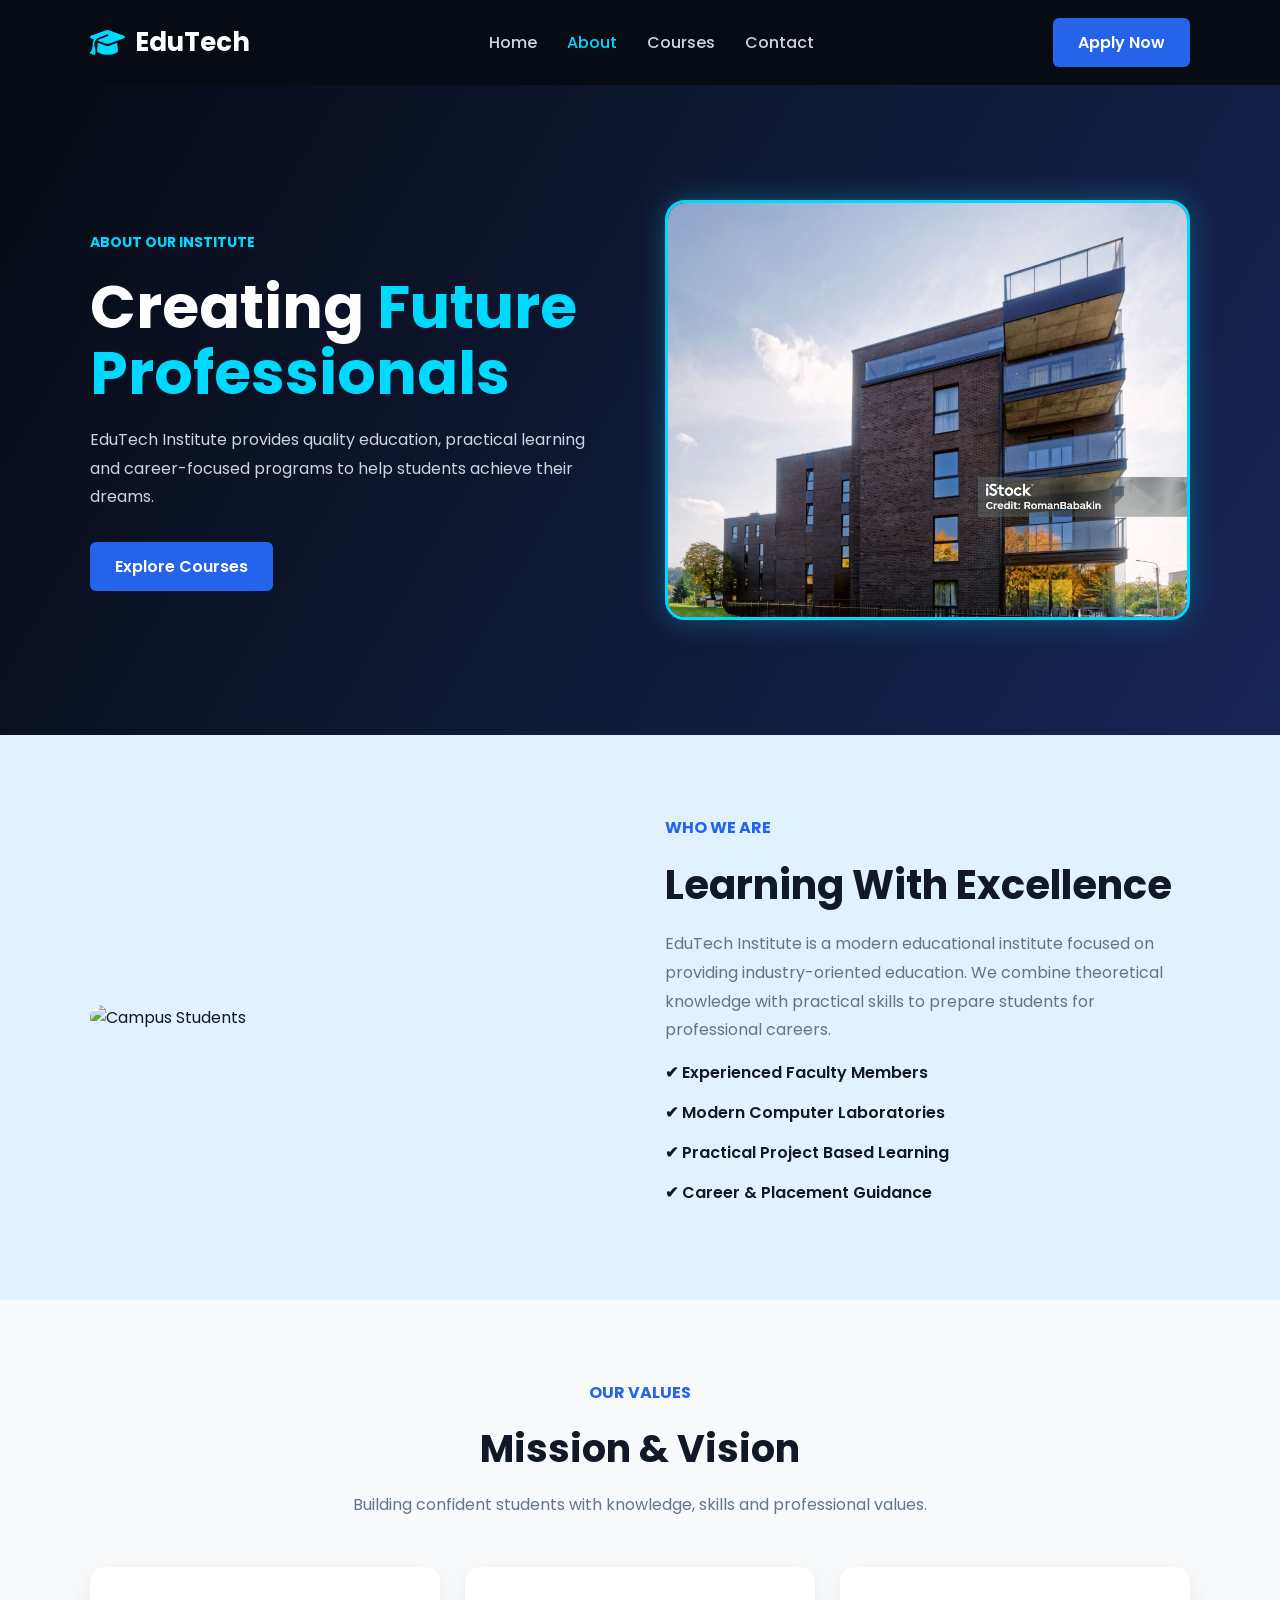
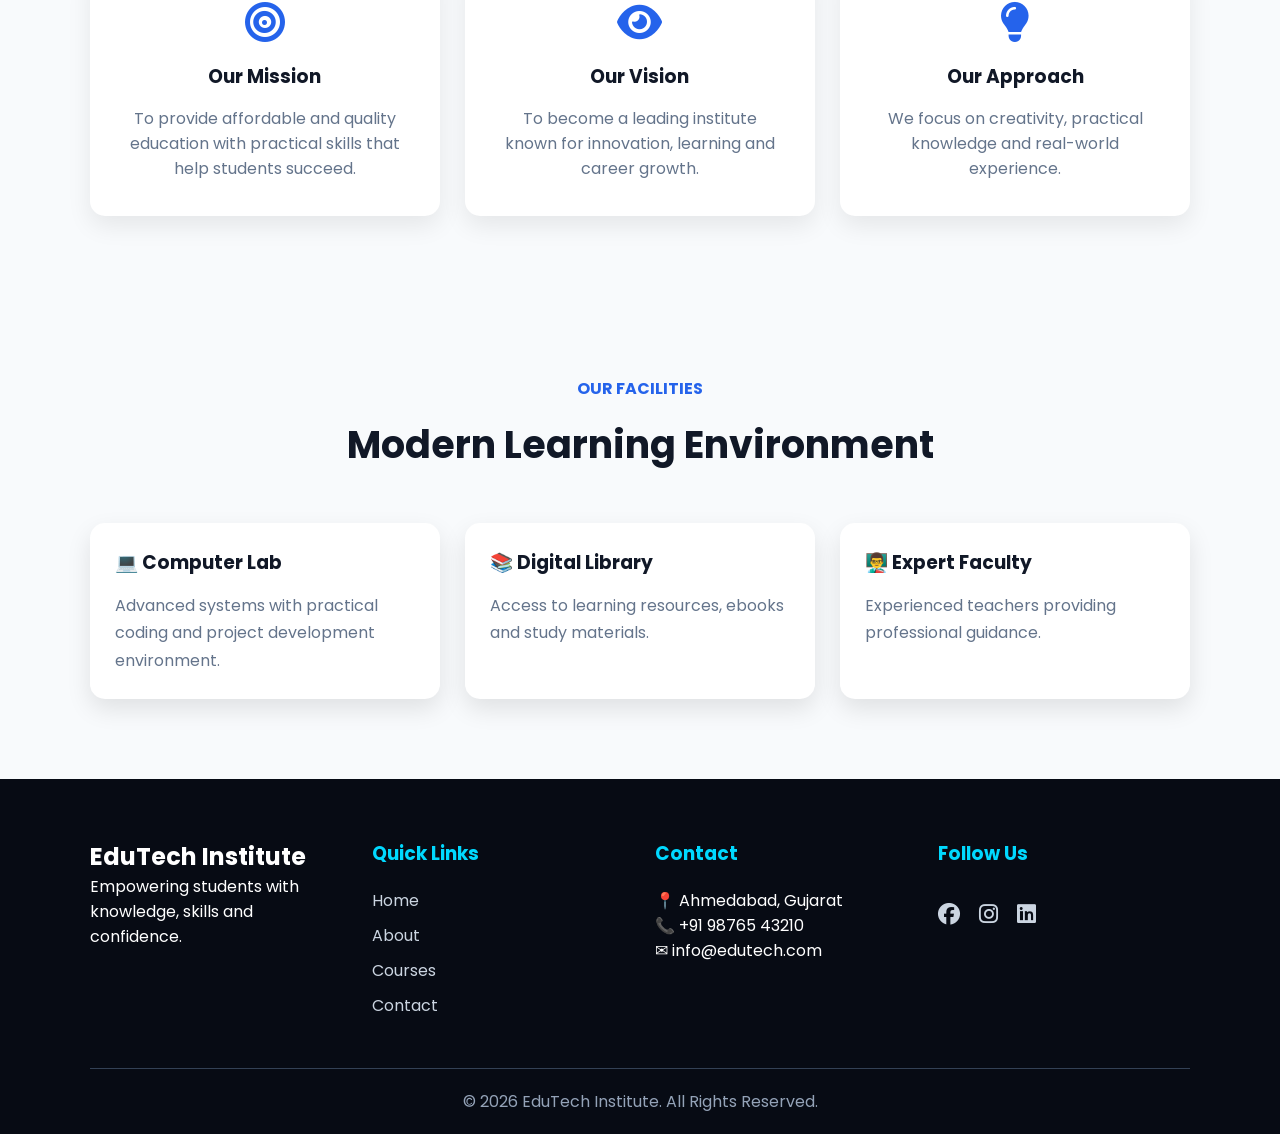
==== commit 6f1d97d8: "Add files via upload" ====
--- a/about.html
+++ b/about.html
@@ -4,223 +4,584 @@
 <head>
 
     <meta charset="UTF-8">
+
     <meta name="viewport" content="width=device-width, initial-scale=1.0">
 
-    <title>EduTech Institute | About</title>
+    <title>About Us | EduTech Institute</title>
 
     <link rel="stylesheet" href="style.css">
 
+
+    <link href="https://fonts.googleapis.com/css2?family=Poppins:wght@300;400;500;600;700&display=swap"
+        rel="stylesheet">
+
+
     <link rel="stylesheet"
-        href="https://cdnjs.cloudflare.com/ajax/libs/font-awesome/6.5.2/css/all.min.css">
+        href="https://cdnjs.cloudflare.com/ajax/libs/font-awesome/6.6.0/css/all.min.css">
 
 </head>
 
+
 <body>
 
 
-    <!-- NAVBAR -->
-
-    <header class="header">
-
-        <a href="index.html" class="logo">
-            <i class="fa-solid fa-graduation-cap"></i>
-            Edu<span>Tech</span>
-        </a>
-
-        <nav class="navbar">
-
-            <a href="index.html">Home</a>
-            <a href="about.html" class="active">About</a>
-            <a href="courses.html">Courses</a>
-            <a href="gallery.html">Gallery</a>
-            <a href="contact.html">Contact</a>
-
-        </nav>
-
-        <a href="contact.html" class="nav-btn">Apply Now</a>
-
-    </header>
-
-
-    <!-- PAGE BANNER -->
-
-    <section class="page-banner">
-
-        <h1>About <span>Our Institute</span></h1>
-
-        <p>
-            Home / About
-        </p>
-
-    </section>
-
-
-    <!-- ABOUT SECTION -->
-
-    <section class="about section">
-
-        <div class="about-image">
-
-            <div class="about-icon">
-                <i class="fa-solid fa-school"></i>
-            </div>
-
-        </div>
-
-
-        <div class="about-content">
-
-            <p class="small-title">
-                ABOUT EDUTECH INSTITUTE
-            </p>
-
-            <h2>
-                Creating Opportunities Through
-                <span>Quality Education</span>
-            </h2>
-
-            <p>
-                EduTech Institute is committed to providing high-quality
-                education and practical knowledge to students.
-            </p>
-
-            <p>
-                Our aim is to develop students' skills, confidence and
-                knowledge so they can successfully achieve their career goals.
-            </p>
-
-            <div class="about-list">
-
-                <p>
-                    <i class="fa-solid fa-circle-check"></i>
-                    Experienced Faculty
-                </p>
-
-                <p>
-                    <i class="fa-solid fa-circle-check"></i>
-                    Practical Learning
-                </p>
-
-                <p>
-                    <i class="fa-solid fa-circle-check"></i>
-                    Career Guidance
-                </p>
-
-            </div>
-
-        </div>
-
-    </section>
-
-
-    <!-- MISSION VISION -->
-
-    <section class="mission section">
-
-        <div class="mission-card">
-
-            <i class="fa-solid fa-bullseye"></i>
-
-            <h3>Our Mission</h3>
-
-            <p>
-                To provide quality education and develop skilled,
-                confident and responsible professionals.
-            </p>
-
-        </div>
-
-
-        <div class="mission-card">
-
-            <i class="fa-solid fa-eye"></i>
-
-            <h3>Our Vision</h3>
-
-            <p>
-                To become a leading institute known for innovation,
-                education and student success.
-            </p>
-
-        </div>
-
-
-        <div class="mission-card">
-
-            <i class="fa-solid fa-lightbulb"></i>
-
-            <h3>Our Values</h3>
-
-            <p>
-                Knowledge, honesty, innovation, teamwork and continuous growth.
-            </p>
-
-        </div>
-
-    </section>
-
-
-    <!-- FOOTER -->
-
-    <footer class="footer">
-
-        <div class="footer-content">
-
-            <div class="footer-box">
-
-                <a href="index.html" class="logo">
-                    <i class="fa-solid fa-graduation-cap"></i>
-                    Edu<span>Tech</span>
-                </a>
-
-                <p>
-                    Empowering students with quality education and skills.
-                </p>
-
-            </div>
-
-
-            <div class="footer-box">
-
-                <h3>Quick Links</h3>
-
-                <a href="index.html">Home</a>
-                <a href="about.html">About</a>
-                <a href="courses.html">Courses</a>
-                <a href="gallery.html">Gallery</a>
-                <a href="contact.html">Contact</a>
-
-            </div>
-
-
-            <div class="footer-box">
-
-                <h3>Contact</h3>
-
-                <p>
-                    <i class="fa-solid fa-location-dot"></i>
-                    Ahmedabad, Gujarat
-                </p>
-
-                <p>
-                    <i class="fa-solid fa-phone"></i>
-                    +91 98765 43210
-                </p>
-
-            </div>
-
-        </div>
-
-
-        <div class="copyright">
-
-            <p>
-                © 2026 EduTech Institute. All Rights Reserved.
-            </p>
-
-        </div>
-
-    </footer>
+<!-- ================= NAVBAR ================= -->
+
+
+<header>
+
+<nav class="navbar">
+
+
+<div class="logo">
+
+<i class="fa-solid fa-graduation-cap"></i>
+
+<h2>EduTech</h2>
+
+</div>
+
+
+
+<ul class="nav-links">
+
+<li>
+<a href="index.html">Home</a>
+</li>
+
+
+<li>
+<a href="about.html" class="active">About</a>
+</li>
+
+
+<li>
+<a href="courses.html">Courses</a>
+</li>
+
+
+<li>
+<a href="contact.html">Contact</a>
+</li>
+
+
+</ul>
+
+
+<a href="contact.html" class="btn">
+Apply Now
+</a>
+
+
+</nav>
+
+</header>
+
+
+
+
+
+<!-- ================= ABOUT HERO ================= -->
+
+
+<section class="hero">
+
+
+<div class="hero-text">
+
+
+<span class="tag">
+ABOUT OUR INSTITUTE
+</span>
+
+
+<h1>
+
+Creating
+
+<span>Future Professionals</span>
+
+</h1>
+
+
+<p>
+
+EduTech Institute provides quality education,
+practical learning and career-focused programs
+to help students achieve their dreams.
+
+</p>
+
+
+<a href="courses.html" class="btn">
+Explore Courses
+</a>
+
+
+</div>
+
+
+
+<div class="hero-image">
+
+<img src="hero.jpg" alt="Students Learning">
+
+</div>
+
+
+</section>
+
+
+
+
+
+<!-- ================= ABOUT DETAILS ================= -->
+
+
+<section class="about-home">
+
+
+<div class="about-image">
+
+<img src="images/about.jpg" alt="Campus Students">
+
+</div>
+
+
+
+<div class="about-text">
+
+
+<h4>
+WHO WE ARE
+</h4>
+
+
+<h2>
+Learning With Excellence
+</h2>
+
+
+
+<p>
+
+EduTech Institute is a modern educational institute
+focused on providing industry-oriented education.
+We combine theoretical knowledge with practical
+skills to prepare students for professional careers.
+
+</p>
+
+
+
+<ul>
+
+<li>
+✔ Experienced Faculty Members
+</li>
+
+
+<li>
+✔ Modern Computer Laboratories
+</li>
+
+
+<li>
+✔ Practical Project Based Learning
+</li>
+
+
+<li>
+✔ Career & Placement Guidance
+</li>
+
+
+</ul>
+
+
+
+</div>
+
+
+</section>
+
+
+
+
+
+<!-- ================= MISSION VISION ================= -->
+
+
+<section class="why">
+
+
+<div class="title">
+
+
+<h4>
+OUR VALUES
+</h4>
+
+
+<h2>
+Mission & Vision
+</h2>
+
+
+<p>
+
+Building confident students with knowledge,
+skills and professional values.
+
+</p>
+
+
+</div>
+
+
+
+
+<div class="cards">
+
+
+
+<div class="card">
+
+
+<i class="fa-solid fa-bullseye"></i>
+
+
+<h3>
+Our Mission
+</h3>
+
+
+<p>
+
+To provide affordable and quality education
+with practical skills that help students succeed.
+
+</p>
+
+
+</div>
+
+
+
+
+
+<div class="card">
+
+
+<i class="fa-solid fa-eye"></i>
+
+
+<h3>
+Our Vision
+</h3>
+
+
+<p>
+
+To become a leading institute known for
+innovation, learning and career growth.
+
+</p>
+
+
+</div>
+
+
+
+
+
+<div class="card">
+
+
+<i class="fa-solid fa-lightbulb"></i>
+
+
+<h3>
+Our Approach
+</h3>
+
+
+<p>
+
+We focus on creativity, practical knowledge
+and real-world experience.
+
+</p>
+
+
+</div>
+
+
+
+</div>
+
+
+</section>
+
+
+
+
+
+<!-- ================= FACILITIES ================= -->
+
+
+<section class="courses">
+
+
+<div class="title">
+
+
+<h4>
+OUR FACILITIES
+</h4>
+
+
+<h2>
+Modern Learning Environment
+</h2>
+
+
+</div>
+
+
+
+<div class="course-container">
+
+
+<div class="course-card">
+
+
+<div class="course-content">
+
+
+<h3>
+💻 Computer Lab
+</h3>
+
+
+<p>
+
+Advanced systems with practical coding
+and project development environment.
+
+</p>
+
+
+</div>
+
+
+</div>
+
+
+
+
+<div class="course-card">
+
+
+<div class="course-content">
+
+
+<h3>
+📚 Digital Library
+</h3>
+
+
+<p>
+
+Access to learning resources,
+ebooks and study materials.
+
+</p>
+
+
+</div>
+
+
+</div>
+
+
+
+
+<div class="course-card">
+
+
+<div class="course-content">
+
+
+<h3>
+👨‍🏫 Expert Faculty
+</h3>
+
+
+<p>
+
+Experienced teachers providing
+professional guidance.
+
+</p>
+
+
+</div>
+
+
+</div>
+
+
+
+</div>
+
+
+</section>
+
+
+
+
+
+
+<!-- ================= FOOTER ================= -->
+
+
+<footer>
+
+
+<div class="footer-container">
+
+
+<div class="footer-col">
+
+
+<h2>
+EduTech Institute
+</h2>
+
+
+<p>
+
+Empowering students with knowledge,
+skills and confidence.
+
+</p>
+
+
+</div>
+
+
+
+
+<div class="footer-col">
+
+<h3>
+Quick Links
+</h3>
+
+
+<a href="index.html">
+Home
+</a>
+
+
+<a href="about.html">
+About
+</a>
+
+
+<a href="courses.html">
+Courses
+</a>
+
+
+<a href="contact.html">
+Contact
+</a>
+
+
+</div>
+
+
+
+
+
+<div class="footer-col">
+
+
+<h3>
+Contact
+</h3>
+
+
+<p>
+📍 Ahmedabad, Gujarat
+</p>
+
+
+<p>
+📞 +91 98765 43210
+</p>
+
+
+<p>
+✉ info@edutech.com
+</p>
+
+
+</div>
+
+
+
+
+<div class="footer-col">
+
+
+<h3>
+Follow Us
+</h3>
+
+
+<div class="social-icons">
+
+
+<a href="#">
+<i class="fab fa-facebook"></i>
+</a>
+
+
+<a href="#">
+<i class="fab fa-instagram"></i>
+</a>
+
+
+<a href="#">
+<i class="fab fa-linkedin"></i>
+</a>
+
+
+</div>
+
+
+</div>
+
+
+</div>
+
+
+
+<div class="footer-bottom">
+
+<p>
+© 2026 EduTech Institute. All Rights Reserved.
+</p>
+
+</div>
+
+
+</footer>
+
+
 
 </body>
 
--- a/style.css
+++ b/style.css
@@ -1,1390 +1,1005 @@
-/* ================================
-   RESET
-================================ */
-
-* {
-    margin: 0;
-    padding: 0;
-    box-sizing: border-box;
-}
-
-
-:root {
-
-    --dark: #0B0F19;
-
-    --dark-blue: #111827;
-
-    --blue: #2563EB;
-
-    --cyan: #00D9FF;
-
-    --white: #FFFFFF;
-
-    --light: #F8FAFC;
-
-    --text: #1E293B;
-
-    --gray: #64748B;
-
-}
-
-
-html {
-    scroll-behavior: smooth;
-}
-
-
-body {
-
-    font-family: Arial, Helvetica, sans-serif;
-
-    background: var(--light);
-
-    color: var(--text);
-
-    line-height: 1.6;
-
-}
-
-
-a {
-
-    text-decoration: none;
-
-}
-
-
-ul {
-
-    list-style: none;
-
-}
-
-
-/* ================================
-   HEADER / NAVBAR
-================================ */
-
-.header {
-
-    width: 100%;
-
-    padding: 18px 7%;
-
-    background: var(--dark);
-
-    display: flex;
-
-    align-items: center;
-
-    justify-content: space-between;
-
-    position: sticky;
-
-    top: 0;
-
-    z-index: 1000;
-
-    box-shadow: 0 5px 20px rgba(0, 0, 0, 0.2);
-
-}
-
-
-.logo {
-
-    color: var(--white);
-
-    font-size: 25px;
-
-    font-weight: 800;
-
-}
-
-
-.logo i {
-
-    color: var(--cyan);
-
-    margin-right: 7px;
-
-}
-
-
-.logo span {
-
-    color: var(--cyan);
-
-}
-
-
-.navbar {
-
-    display: flex;
-
-    gap: 28px;
-
-}
-
-
-.navbar a {
-
-    color: #CBD5E1;
-
-    font-size: 15px;
-
-    font-weight: 600;
-
-    transition: 0.3s;
-
-}
-
-
-.navbar a:hover,
-
-.navbar a.active {
-
-    color: var(--cyan);
-
-}
-
-
-.nav-btn {
-
-    padding: 11px 22px;
-
-    background: var(--blue);
-
-    color: var(--white);
-
-    border-radius: 6px;
-
-    font-weight: 700;
-
-    transition: 0.3s;
-
-}
-
-
-.nav-btn:hover {
-
-    background: var(--cyan);
-
-    color: var(--dark);
-
-}
-
-
-/* ================================
-   BUTTONS
-================================ */
-
-.btn {
-
-    display: inline-block;
-
-    padding: 13px 25px;
-
-    border-radius: 6px;
-
-    font-weight: 700;
-
-    transition: 0.3s;
-
-}
-
-
-.primary-btn {
-
-    background: var(--blue);
-
-    color: var(--white);
-
-}
-
-
-.primary-btn:hover {
-
-    background: var(--cyan);
-
-    color: var(--dark);
-
-    transform: translateY(-3px);
-
-}
-
-
-.outline-btn {
-
-    border: 2px solid var(--cyan);
-
-    color: var(--cyan);
-
-    margin-left: 10px;
-
-}
-
-
-.outline-btn:hover {
-
-    background: var(--cyan);
-
-    color: var(--dark);
-
-}
-
-
-/* ================================
+/* =========================
+   GLOBAL CSS
+========================= */
+
+*{
+    margin:0;
+    padding:0;
+    box-sizing:border-box;
+}
+
+
+html{
+    scroll-behavior:smooth;
+}
+
+
+body{
+
+    font-family:'Poppins',sans-serif;
+    background:#f8fafc;
+    color:#111827;
+
+}
+
+
+a{
+
+    text-decoration:none;
+    color:inherit;
+
+}
+
+
+img{
+
+    width:100%;
+    display:block;
+
+}
+
+
+/* =========================
+   COLORS
+========================= */
+
+
+:root{
+
+    --black:#070b14;
+    --dark:#111827;
+    --blue:#2563eb;
+    --cyan:#00d9ff;
+    --white:#ffffff;
+    --gray:#64748b;
+    --light:#f1f5f9;
+
+}
+
+
+
+/* =========================
+   NAVBAR
+========================= */
+
+
+.navbar{
+
+    background:var(--black);
+
+    padding:18px 7%;
+
+    display:flex;
+
+    justify-content:space-between;
+
+    align-items:center;
+
+    position:sticky;
+
+    top:0;
+
+    z-index:1000;
+
+}
+
+
+.logo{
+
+    display:flex;
+
+    align-items:center;
+
+    gap:10px;
+
+    color:white;
+
+}
+
+
+.logo i{
+
+    color:var(--cyan);
+
+    font-size:28px;
+
+}
+
+
+.logo h2{
+
+    font-size:26px;
+
+}
+
+
+.nav-links{
+
+    display:flex;
+
+    gap:30px;
+
+    list-style:none;
+
+}
+
+
+.nav-links a{
+
+    color:#cbd5e1;
+
+    font-weight:500;
+
+    transition:.3s;
+
+}
+
+
+.nav-links a:hover,
+.nav-links .active{
+
+    color:var(--cyan);
+
+}
+
+
+.btn{
+
+    display:inline-block;
+
+    background:var(--blue);
+
+    color:white;
+
+    padding:12px 25px;
+
+    border-radius:6px;
+
+    font-weight:600;
+
+    transition:.3s;
+
+}
+
+
+.btn:hover{
+
+    background:var(--cyan);
+
+    color:black;
+
+    transform:translateY(-3px);
+
+}
+
+
+.btn2{
+
+    display:inline-block;
+
+    border:2px solid var(--cyan);
+
+    color:var(--cyan);
+
+    padding:10px 25px;
+
+    border-radius:6px;
+
+    margin-left:15px;
+
+}
+
+
+
+
+/* =========================
    HERO
-================================ */
-
-.hero {
-
-    min-height: 600px;
-
-    padding: 90px 7%;
+========================= */
+
+
+.hero{
+
+    min-height:650px;
+
+    padding:80px 7%;
+
+    display:grid;
+
+    grid-template-columns:1fr 1fr;
+
+    gap:50px;
+
+    align-items:center;
 
     background:
 
-        linear-gradient(
-
-            120deg,
-
-            #0B0F19,
-
-            #111827
-
-        );
-
-    display: flex;
-
-    align-items: center;
-
-    justify-content: space-between;
-
-    gap: 50px;
-
-}
-
-
-.hero-content {
-
-    max-width: 600px;
-
-}
-
-
-.small-title {
-
-    color: var(--cyan);
-
-    font-size: 14px;
-
-    font-weight: 800;
-
-    letter-spacing: 1px;
-
-    margin-bottom: 15px;
-
-}
-
-
-.hero h1 {
-
-    color: var(--white);
-
-    font-size: 55px;
-
-    line-height: 1.15;
-
-    margin-bottom: 20px;
-
-}
-
-
-.hero h1 span {
-
-    display: block;
-
-    color: var(--cyan);
-
-}
-
-
-.hero p {
-
-    color: #CBD5E1;
-
-    font-size: 17px;
-
-    margin-bottom: 30px;
-
-}
-
-
-.hero-buttons {
-
-    display: flex;
-
-    align-items: center;
-
-}
-
-
-.hero-image {
-
-    width: 450px;
-
-    height: 350px;
-
-    display: flex;
-
-    justify-content: center;
-
-    align-items: center;
-
-}
-
-
-.image-box {
-
-    width: 100%;
-
-    height: 100%;
-
-    border: 2px solid var(--cyan);
-
-    border-radius: 25px;
+    linear-gradient(120deg,#070b14,#172554);
+
+}
+
+
+
+.tag{
+
+    color:var(--cyan);
+
+    font-size:14px;
+
+    font-weight:bold;
+
+}
+
+
+
+.hero-text h1{
+
+    color:white;
+
+    font-size:60px;
+
+    margin:20px 0;
+
+    line-height:1.1;
+
+}
+
+
+.hero-text h1 span{
+
+    color:var(--cyan);
+
+}
+
+
+
+.hero-text p{
+
+    color:#cbd5e1;
+
+    line-height:1.8;
+
+    margin-bottom:30px;
+
+}
+
+
+
+.hero-image img{
+
+    height:420px;
+
+    object-fit:cover;
+
+    border-radius:20px;
+
+    border:3px solid var(--cyan);
+
+    box-shadow:0 0 30px rgba(0,217,255,.3);
+
+}
+
+
+
+
+/* =========================
+ STATS
+========================= */
+
+
+.stats{
+
+    display:grid;
+
+    grid-template-columns:repeat(4,1fr);
+
+    padding:40px 7%;
+
+    background:white;
+
+}
+
+
+.stat-box{
+
+    text-align:center;
+
+}
+
+
+.stat-box h2{
+
+    color:var(--blue);
+
+    font-size:38px;
+
+}
+
+
+.stat-box p{
+
+    color:var(--gray);
+
+}
+
+
+
+
+
+/* =========================
+ SECTION TITLE
+========================= */
+
+
+.title{
+
+    text-align:center;
+
+    max-width:700px;
+
+    margin:auto;
+
+    margin-bottom:50px;
+
+}
+
+
+.title h4{
+
+    color:var(--blue);
+
+}
+
+
+.title h2{
+
+    font-size:38px;
+
+    margin:15px 0;
+
+}
+
+
+.title p{
+
+    color:var(--gray);
+
+}
+
+
+
+
+
+/* =========================
+ WHY CARDS
+========================= */
+
+
+.why,
+.courses,
+.gallery,
+.testimonial{
+
+    padding:80px 7%;
+
+}
+
+
+
+.cards{
+
+    display:grid;
+
+    grid-template-columns:repeat(3,1fr);
+
+    gap:25px;
+
+}
+
+
+
+.card{
+
+    background:white;
+
+    padding:35px;
+
+    border-radius:15px;
+
+    text-align:center;
+
+    transition:.3s;
+
+    box-shadow:0 10px 25px rgba(0,0,0,.08);
+
+}
+
+
+.card:hover{
+
+    transform:translateY(-10px);
+
+    border-bottom:4px solid var(--cyan);
+
+}
+
+
+
+.card i{
+
+    font-size:40px;
+
+    color:var(--blue);
+
+    margin-bottom:20px;
+
+}
+
+
+
+.card h3{
+
+    margin-bottom:15px;
+
+}
+
+
+
+.card p{
+
+    color:var(--gray);
+
+}
+
+
+
+/* =========================
+ COURSES
+========================= */
+
+
+.course-container{
+
+    display:grid;
+
+    grid-template-columns:repeat(3,1fr);
+
+    gap:25px;
+
+}
+
+
+
+.course-card{
+
+    background:white;
+
+    border-radius:15px;
+
+    overflow:hidden;
+
+    box-shadow:0 10px 25px rgba(0,0,0,.1);
+
+    transition:.3s;
+
+}
+
+
+
+.course-card:hover{
+
+    transform:translateY(-8px);
+
+}
+
+
+
+.course-card img{
+
+    height:220px;
+
+    object-fit:cover;
+
+}
+
+
+
+.course-content{
+
+    padding:25px;
+
+}
+
+
+.course-content h3{
+
+    margin-bottom:15px;
+
+}
+
+
+
+.course-content p{
+
+    color:var(--gray);
+
+    line-height:1.7;
+
+}
+
+
+
+.course-btn{
+
+    display:inline-block;
+
+    margin-top:20px;
+
+    color:var(--blue);
+
+    font-weight:bold;
+
+}
+
+
+
+
+
+/* =========================
+ ABOUT
+========================= */
+
+
+.about-home{
+
+    padding:80px 7%;
+
+    display:grid;
+
+    grid-template-columns:1fr 1fr;
+
+    gap:50px;
+
+    align-items:center;
+
+    background:#e0f2fe;
+
+}
+
+
+.about-image img{
+
+    border-radius:20px;
+
+}
+
+
+
+.about-text h4{
+
+    color:var(--blue);
+
+}
+
+
+.about-text h2{
+
+    font-size:40px;
+
+    margin:15px 0;
+
+}
+
+
+
+.about-text p{
+
+    color:var(--gray);
+
+    line-height:1.8;
+
+}
+
+
+
+.about-text li{
+
+    list-style:none;
+
+    margin:15px 0;
+
+    font-weight:600;
+
+}
+
+
+
+
+
+/* =========================
+ ACHIEVEMENT
+========================= */
+
+
+.achievement{
+
+    padding:50px 7%;
+
+    background:var(--black);
+
+    display:grid;
+
+    grid-template-columns:repeat(4,1fr);
+
+}
+
+
+.achievement-box{
+
+    text-align:center;
+
+    color:white;
+
+}
+
+
+
+.achievement-box i{
+
+    font-size:35px;
+
+    color:var(--cyan);
+
+}
+
+
+
+.achievement-box h2{
+
+    font-size:35px;
+
+    margin:10px;
+
+}
+
+
+
+
+
+/* =========================
+ TESTIMONIAL
+========================= */
+
+
+.testimonial-container{
+
+    display:grid;
+
+    grid-template-columns:repeat(3,1fr);
+
+    gap:25px;
+
+}
+
+
+
+.testimonial-card{
+
+    background:white;
+
+    padding:30px;
+
+    border-radius:15px;
+
+    box-shadow:0 10px 25px rgba(0,0,0,.1);
+
+}
+
+
+.testimonial-card p{
+
+    color:var(--gray);
+
+    margin-bottom:20px;
+
+}
+
+
+
+
+
+/* =========================
+ CTA
+========================= */
+
+
+.cta{
+
+    margin:50px 7%;
+
+    padding:60px;
+
+    border-radius:20px;
 
     background:
 
-        linear-gradient(
-
-            135deg,
-
-            #172554,
-
-            #0F172A
-
-        );
-
-    display: flex;
-
-    flex-direction: column;
-
-    align-items: center;
-
-    justify-content: center;
-
-    box-shadow: 0 0 35px rgba(0, 217, 255, 0.25);
-
-}
-
-
-.image-box i {
-
-    font-size: 90px;
-
-    color: var(--cyan);
-
-    margin-bottom: 20px;
-
-}
-
-
-.image-box h2 {
-
-    color: var(--white);
-
-    font-size: 30px;
-
-}
-
-
-.image-box p {
-
-    color: var(--cyan);
-
-    margin-top: 5px;
-
-}
-
-
-/* ================================
-   SECTION
-================================ */
-
-.section {
-
-    padding: 80px 7%;
-
-}
-
-
-.section-heading {
-
-    text-align: center;
-
-    margin-bottom: 45px;
-
-}
-
-
-.section-heading p {
-
-    color: var(--blue);
-
-    font-weight: 800;
-
-    font-size: 14px;
-
-}
-
-
-.section-heading h2 {
-
-    font-size: 38px;
-
-    color: var(--dark);
-
-}
-
-
-.section-heading h2 span {
-
-    color: var(--blue);
-
-}
-
-
-/* ================================
-   FEATURES
-================================ */
-
-.feature-grid {
-
-    display: grid;
-
-    grid-template-columns: repeat(3, 1fr);
-
-    gap: 25px;
-
-}
-
-
-.feature-card {
-
-    background: var(--white);
-
-    padding: 35px 25px;
-
-    text-align: center;
-
-    border-radius: 12px;
-
-    border-bottom: 4px solid var(--blue);
-
-    box-shadow: 0 8px 25px rgba(15, 23, 42, 0.08);
-
-    transition: 0.3s;
-
-}
-
-
-.feature-card:hover {
-
-    transform: translateY(-10px);
-
-    border-color: var(--cyan);
-
-}
-
-
-.icon {
-
-    width: 70px;
-
-    height: 70px;
-
-    margin: auto;
-
-    display: flex;
-
-    align-items: center;
-
-    justify-content: center;
-
-    border-radius: 50%;
-
-    background: #E0F2FE;
-
-    color: var(--blue);
-
-    font-size: 28px;
-
-}
-
-
-.feature-card h3 {
-
-    margin: 20px 0 10px;
-
-    color: var(--dark);
-
-}
-
-
-.feature-card p {
-
-    color: var(--gray);
-
-}
-
-
-/* ================================
-   STATS
-================================ */
-
-.stats {
-
-    padding: 55px 7%;
-
-    background: var(--blue);
-
-    display: grid;
-
-    grid-template-columns: repeat(4, 1fr);
-
-    text-align: center;
-
-    gap: 20px;
-
-}
-
-
-.stat-box {
-
-    color: var(--white);
-
-}
-
-
-.stat-box i {
-
-    color: var(--cyan);
-
-    font-size: 30px;
-
-}
-
-
-.stat-box h2 {
-
-    font-size: 35px;
-
-    margin: 8px 0;
-
-}
-
-
-.stat-box p {
-
-    color: #DBEAFE;
-
-}
-
-
-/* ================================
-   PAGE BANNER
-================================ */
-
-.page-banner {
-
-    padding: 90px 7%;
-
-    text-align: center;
-
-    background: var(--dark);
-
-}
-
-
-.page-banner h1 {
-
-    color: var(--white);
-
-    font-size: 48px;
-
-}
-
-
-.page-banner h1 span {
-
-    color: var(--cyan);
-
-}
-
-
-.page-banner p {
-
-    color: #CBD5E1;
-
-    margin-top: 10px;
-
-}
-
-
-/* ================================
-   ABOUT
-================================ */
-
-.about {
-
-    display: grid;
-
-    grid-template-columns: 1fr 1fr;
-
-    gap: 60px;
-
-    align-items: center;
-
-}
-
-
-.about-image {
-
-    min-height: 400px;
-
-    border-radius: 20px;
-
-    background:
-
-        linear-gradient(
-
-            135deg,
-
-            var(--dark),
-
-            #172554
-
-        );
-
-    display: flex;
-
-    justify-content: center;
-
-    align-items: center;
-
-}
-
-
-.about-icon {
-
-    width: 180px;
-
-    height: 180px;
-
-    border-radius: 50%;
-
-    border: 3px solid var(--cyan);
-
-    display: flex;
-
-    align-items: center;
-
-    justify-content: center;
-
-}
-
-
-.about-icon i {
-
-    font-size: 80px;
-
-    color: var(--cyan);
-
-}
-
-
-.about-content h2 {
-
-    font-size: 40px;
-
-    line-height: 1.2;
-
-    margin: 10px 0 20px;
-
-}
-
-
-.about-content h2 span {
-
-    color: var(--blue);
-
-}
-
-
-.about-content > p {
-
-    color: var(--gray);
-
-    margin-bottom: 15px;
-
-}
-
-
-.about-list p {
-
-    color: var(--dark);
-
-    font-weight: 700;
-
-    margin: 12px 0;
-
-}
-
-
-.about-list i {
-
-    color: var(--blue);
-
-    margin-right: 10px;
-
-}
-
-
-/* ================================
-   MISSION
-================================ */
-
-.mission {
-
-    display: grid;
-
-    grid-template-columns: repeat(3, 1fr);
-
-    gap: 25px;
-
-    background: #E0F2FE;
-
-}
-
-
-.mission-card {
-
-    background: var(--white);
-
-    padding: 35px;
-
-    text-align: center;
-
-    border-radius: 12px;
-
-    box-shadow: 0 8px 20px rgba(15, 23, 42, 0.08);
-
-}
-
-
-.mission-card i {
-
-    font-size: 40px;
-
-    color: var(--blue);
-
-    margin-bottom: 15px;
-
-}
-
-
-.mission-card h3 {
-
-    margin-bottom: 10px;
-
-}
-
-
-.mission-card p {
-
-    color: var(--gray);
-
-}
-
-
-/* ================================
-   COURSES
-================================ */
-
-.course-grid {
-
-    display: grid;
-
-    grid-template-columns: repeat(3, 1fr);
-
-    gap: 25px;
-
-}
-
-
-.course-card {
-
-    background: var(--white);
-
-    padding: 35px 28px;
-
-    border-radius: 12px;
-
-    border-top: 4px solid var(--blue);
-
-    box-shadow: 0 8px 25px rgba(15, 23, 42, 0.08);
-
-    transition: 0.3s;
-
-}
-
-
-.course-card:hover {
-
-    transform: translateY(-8px);
-
-    border-color: var(--cyan);
-
-}
-
-
-.course-icon {
-
-    width: 65px;
-
-    height: 65px;
-
-    border-radius: 10px;
-
-    background: #DBEAFE;
-
-    color: var(--blue);
-
-    display: flex;
-
-    align-items: center;
-
-    justify-content: center;
-
-    font-size: 28px;
-
-}
-
-
-.course-card h3 {
-
-    margin: 20px 0 10px;
-
-}
-
-
-.course-card p {
-
-    color: var(--gray);
-
-    margin-bottom: 20px;
-
-}
-
-
-.course-link {
-
-    color: var(--blue);
-
-    font-weight: 700;
-
-}
-
-
-.course-link:hover {
-
-    color: var(--cyan);
-
-}
-
-
-/* ================================
-   GALLERY
-================================ */
-
-.gallery-grid {
-
-    display: grid;
-
-    grid-template-columns: repeat(3, 1fr);
-
-    gap: 25px;
-
-}
-
-
-.gallery-item {
-
-    min-height: 230px;
-
-    background:
-
-        linear-gradient(
-
-            135deg,
-
-            var(--dark),
-
-            #172554
-
-        );
-
-    border-radius: 15px;
-
-    display: flex;
-
-    flex-direction: column;
-
-    justify-content: center;
-
-    align-items: center;
-
-    color: var(--white);
-
-    border: 2px solid transparent;
-
-    transition: 0.3s;
-
-}
-
-
-.gallery-item:hover {
-
-    border-color: var(--cyan);
-
-    transform: scale(1.03);
-
-}
-
-
-.gallery-item i {
-
-    color: var(--cyan);
-
-    font-size: 55px;
-
-    margin-bottom: 15px;
-
-}
-
-
-.gallery-item h3 {
-
-    font-size: 20px;
-
-}
-
-
-/* ================================
-   CONTACT
-================================ */
-
-.contact {
-
-    display: grid;
-
-    grid-template-columns: 1fr 1fr;
-
-    gap: 60px;
-
-}
-
-
-.contact-info h2 {
-
-    font-size: 40px;
-
-    line-height: 1.2;
-
-    margin: 10px 0 20px;
-
-}
-
-
-.contact-info h2 span {
-
-    color: var(--blue);
-
-}
-
-
-.contact-info > p {
-
-    color: var(--gray);
-
-    margin-bottom: 25px;
-
-}
-
-
-.contact-box {
-
-    display: flex;
-
-    gap: 18px;
-
-    align-items: center;
-
-    margin: 22px 0;
-
-}
-
-
-.contact-box > i {
-
-    width: 50px;
-
-    height: 50px;
-
-    border-radius: 50%;
-
-    background: #DBEAFE;
-
-    color: var(--blue);
-
-    display: flex;
-
-    justify-content: center;
-
-    align-items: center;
-
-    font-size: 20px;
-
-}
-
-
-.contact-box h3 {
-
-    margin-bottom: 3px;
-
-}
-
-
-.contact-box p {
-
-    color: var(--gray);
-
-}
-
-
-.contact-form {
-
-    background: var(--white);
-
-    padding: 35px;
-
-    border-radius: 15px;
-
-    box-shadow: 0 8px 25px rgba(15, 23, 42, 0.1);
-
-}
-
-
-.contact-form form {
-
-    display: flex;
-
-    flex-direction: column;
-
-    gap: 15px;
-
-}
-
-
-.contact-form input,
-
-.contact-form select,
-
-.contact-form textarea {
-
-    width: 100%;
-
-    padding: 14px 16px;
-
-    border: 1px solid #CBD5E1;
-
-    border-radius: 6px;
-
-    font-size: 15px;
-
-    outline: none;
-
-    font-family: inherit;
-
-}
-
-
-.contact-form input:focus,
-
-.contact-form select:focus,
-
-.contact-form textarea:focus {
-
-    border-color: var(--blue);
-
-    box-shadow: 0 0 0 3px #DBEAFE;
-
-}
-
-
-.contact-form button {
-
-    border: none;
-
-    cursor: pointer;
-
-}
-
-
-/* ================================
-   FOOTER
-================================ */
-
-.footer {
-
-    background: var(--dark);
-
-    color: var(--white);
-
-}
-
-
-.footer-content {
-
-    padding: 60px 7%;
-
-    display: grid;
-
-    grid-template-columns: 2fr 1fr 1fr;
-
-    gap: 50px;
-
-}
-
-
-.footer-box p {
-
-    color: #94A3B8;
-
-    margin-top: 15px;
-
-}
-
-
-.footer-box h3 {
-
-    color: var(--cyan);
-
-    margin-bottom: 15px;
-
-}
-
-
-.footer-box > a:not(.logo) {
-
-    display: block;
-
-    color: #CBD5E1;
-
-    margin: 8px 0;
-
-}
-
-
-.footer-box > a:not(.logo):hover {
-
-    color: var(--cyan);
-
-}
-
-
-.footer-box i {
-
-    color: var(--cyan);
-
-    margin-right: 8px;
-
-}
-
-
-.copyright {
-
-    padding: 20px 7%;
-
-    border-top: 1px solid #1E293B;
-
-    text-align: center;
-
-}
-
-
-.copyright p {
-
-    color: #94A3B8;
-
-}
-
-
-/* ================================
-   RESPONSIVE DESIGN
-================================ */
-
-@media (max-width: 900px) {
-
-    .navbar {
-
-        gap: 12px;
-
-    }
-
-
-    .hero {
-
-        flex-direction: column;
-
-        text-align: center;
-
-    }
-
-
-    .hero-buttons {
-
-        justify-content: center;
-
-    }
-
-
-    .hero-image {
-
-        width: 100%;
-
-        max-width: 450px;
-
-    }
-
-
-    .feature-grid,
-
-    .course-grid,
-
-    .gallery-grid {
-
-        grid-template-columns: repeat(2, 1fr);
-
-    }
-
-
-    .about,
-
-    .contact {
-
-        grid-template-columns: 1fr;
-
-    }
-
-
-    .mission {
-
-        grid-template-columns: 1fr;
-
-    }
-
-}
-
-
-@media (max-width: 650px) {
-
-    .header {
-
-        flex-direction: column;
-
-        gap: 15px;
-
-    }
-
-
-    .navbar {
-
-        flex-wrap: wrap;
-
-        justify-content: center;
-
-    }
-
-
-    .nav-btn {
-
-        display: none;
-
-    }
-
-
-    .hero h1 {
-
-        font-size: 38px;
-
-    }
-
-
-    .hero-buttons {
-
-        flex-direction: column;
-
-        gap: 15px;
-
-    }
-
-
-    .outline-btn {
-
-        margin-left: 0;
-
-    }
-
-
-    .feature-grid,
-
-    .course-grid,
-
-    .gallery-grid,
-
-    .stats {
-
-        grid-template-columns: 1fr;
-
-    }
-
-
-    .section-heading h2,
-
-    .contact-info h2,
-
-    .about-content h2 {
-
-        font-size: 30px;
-
-    }
-
-
-    .page-banner h1 {
-
-        font-size: 36px;
-
-    }
-
-
-    .footer-content {
-
-        grid-template-columns: 1fr;
-
-    }
+    linear-gradient(120deg,#070b14,#1d4ed8);
+
+    text-align:center;
+
+    color:white;
+
+}
+
+
+.cta h2{
+
+    font-size:40px;
+
+    margin-bottom:15px;
+
+}
+
+
+.cta p{
+
+    margin-bottom:25px;
+
+}
+
+
+
+
+
+/* =========================
+ GALLERY
+========================= */
+
+
+.gallery-container{
+
+    display:grid;
+
+    grid-template-columns:repeat(3,1fr);
+
+    gap:25px;
+
+}
+
+
+
+.gallery-item img{
+
+    height:250px;
+
+    object-fit:cover;
+
+    border-radius:15px;
+
+}
+
+
+
+
+/* =========================
+ CONTACT
+========================= */
+
+
+.contact-preview{
+
+    padding:70px 7%;
+
+    text-align:center;
+
+}
+
+
+
+.contact-info p{
+
+    margin:15px;
+
+    color:var(--gray);
+
+}
+
+
+
+.contact-info i{
+
+    color:var(--blue);
+
+}
+
+
+
+
+
+/* =========================
+ FOOTER
+========================= */
+
+
+footer{
+
+    background:#070b14;
+
+    color:white;
+
+    padding:60px 7% 20px;
+
+}
+
+
+.footer-container{
+
+    display:grid;
+
+    grid-template-columns:repeat(4,1fr);
+
+    gap:30px;
+
+}
+
+
+
+.footer-col h3{
+
+    color:var(--cyan);
+
+    margin-bottom:20px;
+
+}
+
+
+
+.footer-col a{
+
+    display:block;
+
+    color:#cbd5e1;
+
+    margin:10px 0;
+
+}
+
+
+
+.footer-col a:hover{
+
+    color:var(--cyan);
+
+}
+
+
+
+.social-icons a{
+
+    display:inline-block;
+
+    margin-right:15px;
+
+    font-size:22px;
+
+}
+
+
+
+.footer-bottom{
+
+    text-align:center;
+
+    border-top:1px solid #334155;
+
+    margin-top:40px;
+
+    padding-top:20px;
+
+    color:#94a3b8;
+
+}
+
+
+
+
+
+/* =========================
+ RESPONSIVE
+========================= */
+
+
+@media(max-width:900px){
+
+
+.navbar{
+
+    flex-direction:column;
+
+    gap:20px;
+
+}
+
+
+.hero,
+.about-home{
+
+    grid-template-columns:1fr;
+
+}
+
+
+.cards,
+.course-container,
+.testimonial-container{
+
+    grid-template-columns:1fr 1fr;
+
+}
+
+
+.stats,
+.achievement{
+
+    grid-template-columns:repeat(2,1fr);
+
+}
+
+
+.footer-container{
+
+    grid-template-columns:repeat(2,1fr);
+
+}
+
+
+}
+
+
+
+@media(max-width:600px){
+
+
+.nav-links{
+
+    flex-direction:column;
+
+    text-align:center;
+
+}
+
+
+.hero-text h1{
+
+    font-size:40px;
+
+}
+
+
+.cards,
+.course-container,
+.testimonial-container,
+.gallery-container,
+.stats,
+.achievement,
+.footer-container{
+
+    grid-template-columns:1fr;
+
+}
+
+
+.cta{
+
+    padding:40px 20px;
+
+}
+
+
+.cta h2{
+
+    font-size:30px;
+
+}
+
 
 }
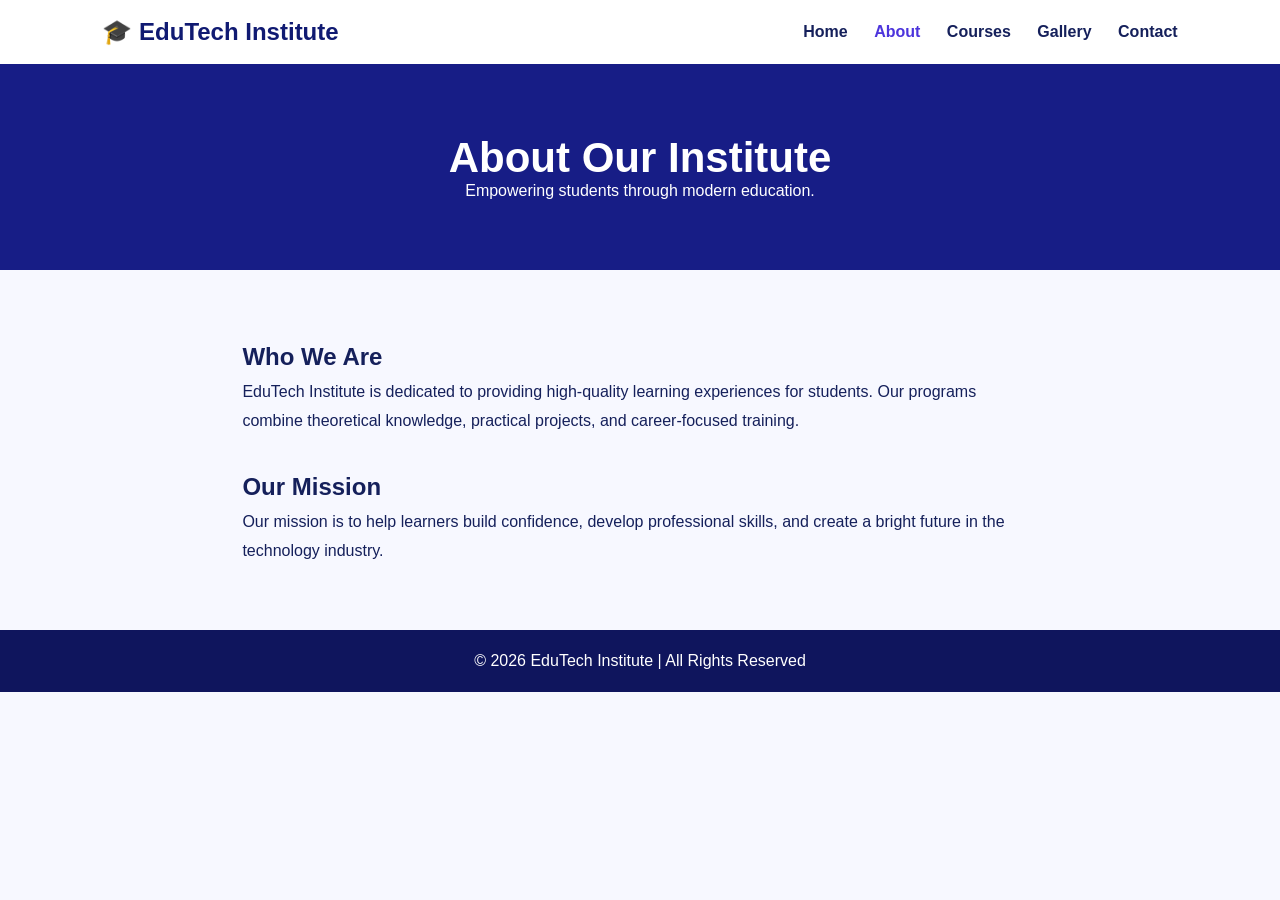
==== commit 41d7d291: "Add files via upload" ====
--- a/about.html
+++ b/about.html
@@ -1,588 +1,49 @@
 <!DOCTYPE html>
 <html lang="en">
-
 <head>
-
-    <meta charset="UTF-8">
-
-    <meta name="viewport" content="width=device-width, initial-scale=1.0">
-
-    <title>About Us | EduTech Institute</title>
-
-    <link rel="stylesheet" href="style.css">
-
-
-    <link href="https://fonts.googleapis.com/css2?family=Poppins:wght@300;400;500;600;700&display=swap"
-        rel="stylesheet">
-
-
-    <link rel="stylesheet"
-        href="https://cdnjs.cloudflare.com/ajax/libs/font-awesome/6.6.0/css/all.min.css">
-
+  <meta charset="UTF-8">
+  <meta name="viewport" content="width=device-width, initial-scale=1.0">
+  <title>About Us | EduTech Institute</title>
+  <link rel="stylesheet" href="style.css">
 </head>
-
-
 <body>
 
-
-<!-- ================= NAVBAR ================= -->
-
-
 <header>
-
-<nav class="navbar">
-
-
-<div class="logo">
-
-<i class="fa-solid fa-graduation-cap"></i>
-
-<h2>EduTech</h2>
-
-</div>
-
-
-
-<ul class="nav-links">
-
-<li>
-<a href="index.html">Home</a>
-</li>
-
-
-<li>
-<a href="about.html" class="active">About</a>
-</li>
-
-
-<li>
-<a href="courses.html">Courses</a>
-</li>
-
-
-<li>
-<a href="contact.html">Contact</a>
-</li>
-
-
-</ul>
-
-
-<a href="contact.html" class="btn">
-Apply Now
-</a>
-
-
-</nav>
-
+  <div class="logo">🎓 EduTech Institute</div>
+  <nav>
+    <a href="index.html">Home</a>
+    <a class="active" href="about.html">About</a>
+    <a href="courses.html">Courses</a>
+    <a href="gallery.html">Gallery</a>
+    <a href="contact.html">Contact</a>
+  </nav>
 </header>
 
-
-
-
-
-<!-- ================= ABOUT HERO ================= -->
-
-
-<section class="hero">
-
-
-<div class="hero-text">
-
-
-<span class="tag">
-ABOUT OUR INSTITUTE
-</span>
-
-
-<h1>
-
-Creating
-
-<span>Future Professionals</span>
-
-</h1>
-
-
-<p>
-
-EduTech Institute provides quality education,
-practical learning and career-focused programs
-to help students achieve their dreams.
-
-</p>
-
-
-<a href="courses.html" class="btn">
-Explore Courses
-</a>
-
-
-</div>
-
-
-
-<div class="hero-image">
-
-<img src="hero.jpg" alt="Students Learning">
-
-</div>
-
-
+<section class="page-banner">
+  <h1>About Our Institute</h1>
+  <p>Empowering students through modern education.</p>
 </section>
 
+<section class="content">
+  <h2>Who We Are</h2>
+  <p>
+    EduTech Institute is dedicated to providing high-quality learning
+    experiences for students. Our programs combine theoretical knowledge,
+    practical projects, and career-focused training.
+  </p>
 
+  <br>
 
-
-
-<!-- ================= ABOUT DETAILS ================= -->
-
-
-<section class="about-home">
-
-
-<div class="about-image">
-
-<img src="images/about.jpg" alt="Campus Students">
-
-</div>
-
-
-
-<div class="about-text">
-
-
-<h4>
-WHO WE ARE
-</h4>
-
-
-<h2>
-Learning With Excellence
-</h2>
-
-
-
-<p>
-
-EduTech Institute is a modern educational institute
-focused on providing industry-oriented education.
-We combine theoretical knowledge with practical
-skills to prepare students for professional careers.
-
-</p>
-
-
-
-<ul>
-
-<li>
-✔ Experienced Faculty Members
-</li>
-
-
-<li>
-✔ Modern Computer Laboratories
-</li>
-
-
-<li>
-✔ Practical Project Based Learning
-</li>
-
-
-<li>
-✔ Career & Placement Guidance
-</li>
-
-
-</ul>
-
-
-
-</div>
-
-
+  <h2>Our Mission</h2>
+  <p>
+    Our mission is to help learners build confidence, develop professional
+    skills, and create a bright future in the technology industry.
+  </p>
 </section>
 
-
-
-
-
-<!-- ================= MISSION VISION ================= -->
-
-
-<section class="why">
-
-
-<div class="title">
-
-
-<h4>
-OUR VALUES
-</h4>
-
-
-<h2>
-Mission & Vision
-</h2>
-
-
-<p>
-
-Building confident students with knowledge,
-skills and professional values.
-
-</p>
-
-
-</div>
-
-
-
-
-<div class="cards">
-
-
-
-<div class="card">
-
-
-<i class="fa-solid fa-bullseye"></i>
-
-
-<h3>
-Our Mission
-</h3>
-
-
-<p>
-
-To provide affordable and quality education
-with practical skills that help students succeed.
-
-</p>
-
-
-</div>
-
-
-
-
-
-<div class="card">
-
-
-<i class="fa-solid fa-eye"></i>
-
-
-<h3>
-Our Vision
-</h3>
-
-
-<p>
-
-To become a leading institute known for
-innovation, learning and career growth.
-
-</p>
-
-
-</div>
-
-
-
-
-
-<div class="card">
-
-
-<i class="fa-solid fa-lightbulb"></i>
-
-
-<h3>
-Our Approach
-</h3>
-
-
-<p>
-
-We focus on creativity, practical knowledge
-and real-world experience.
-
-</p>
-
-
-</div>
-
-
-
-</div>
-
-
-</section>
-
-
-
-
-
-<!-- ================= FACILITIES ================= -->
-
-
-<section class="courses">
-
-
-<div class="title">
-
-
-<h4>
-OUR FACILITIES
-</h4>
-
-
-<h2>
-Modern Learning Environment
-</h2>
-
-
-</div>
-
-
-
-<div class="course-container">
-
-
-<div class="course-card">
-
-
-<div class="course-content">
-
-
-<h3>
-💻 Computer Lab
-</h3>
-
-
-<p>
-
-Advanced systems with practical coding
-and project development environment.
-
-</p>
-
-
-</div>
-
-
-</div>
-
-
-
-
-<div class="course-card">
-
-
-<div class="course-content">
-
-
-<h3>
-📚 Digital Library
-</h3>
-
-
-<p>
-
-Access to learning resources,
-ebooks and study materials.
-
-</p>
-
-
-</div>
-
-
-</div>
-
-
-
-
-<div class="course-card">
-
-
-<div class="course-content">
-
-
-<h3>
-👨‍🏫 Expert Faculty
-</h3>
-
-
-<p>
-
-Experienced teachers providing
-professional guidance.
-
-</p>
-
-
-</div>
-
-
-</div>
-
-
-
-</div>
-
-
-</section>
-
-
-
-
-
-
-<!-- ================= FOOTER ================= -->
-
-
 <footer>
-
-
-<div class="footer-container">
-
-
-<div class="footer-col">
-
-
-<h2>
-EduTech Institute
-</h2>
-
-
-<p>
-
-Empowering students with knowledge,
-skills and confidence.
-
-</p>
-
-
-</div>
-
-
-
-
-<div class="footer-col">
-
-<h3>
-Quick Links
-</h3>
-
-
-<a href="index.html">
-Home
-</a>
-
-
-<a href="about.html">
-About
-</a>
-
-
-<a href="courses.html">
-Courses
-</a>
-
-
-<a href="contact.html">
-Contact
-</a>
-
-
-</div>
-
-
-
-
-
-<div class="footer-col">
-
-
-<h3>
-Contact
-</h3>
-
-
-<p>
-📍 Ahmedabad, Gujarat
-</p>
-
-
-<p>
-📞 +91 98765 43210
-</p>
-
-
-<p>
-✉ info@edutech.com
-</p>
-
-
-</div>
-
-
-
-
-<div class="footer-col">
-
-
-<h3>
-Follow Us
-</h3>
-
-
-<div class="social-icons">
-
-
-<a href="#">
-<i class="fab fa-facebook"></i>
-</a>
-
-
-<a href="#">
-<i class="fab fa-instagram"></i>
-</a>
-
-
-<a href="#">
-<i class="fab fa-linkedin"></i>
-</a>
-
-
-</div>
-
-
-</div>
-
-
-</div>
-
-
-
-<div class="footer-bottom">
-
-<p>
-© 2026 EduTech Institute. All Rights Reserved.
-</p>
-
-</div>
-
-
+  <p>© 2026 EduTech Institute | All Rights Reserved</p>
 </footer>
 
-
-
 </body>
-
 </html>
--- a/style.css
+++ b/style.css
@@ -1,1005 +1,192 @@
-/* =========================
-   GLOBAL CSS
-========================= */
-
-*{
-    margin:0;
-    padding:0;
-    box-sizing:border-box;
+* {
+  margin: 0;
+  padding: 0;
+  box-sizing: border-box;
+  font-family: Arial, sans-serif;
 }
 
-
-html{
-    scroll-behavior:smooth;
+body {
+  color: #15205b;
+  background: #f7f8ff;
 }
 
-
-body{
-
-    font-family:'Poppins',sans-serif;
-    background:#f8fafc;
-    color:#111827;
-
+header {
+  background: white;
+  padding: 18px 8%;
+  display: flex;
+  justify-content: space-between;
+  align-items: center;
+  box-shadow: 0 2px 10px #d9dcf5;
 }
 
-
-a{
-
-    text-decoration:none;
-    color:inherit;
-
+.logo {
+  font-size: 24px;
+  font-weight: bold;
+  color: #101a72;
 }
 
-
-img{
-
-    width:100%;
-    display:block;
-
+nav a {
+  color: #15205b;
+  text-decoration: none;
+  margin-left: 22px;
+  font-weight: bold;
 }
 
-
-/* =========================
-   COLORS
-========================= */
-
-
-:root{
-
-    --black:#070b14;
-    --dark:#111827;
-    --blue:#2563eb;
-    --cyan:#00d9ff;
-    --white:#ffffff;
-    --gray:#64748b;
-    --light:#f1f5f9;
-
+nav a:hover,
+nav .active {
+  color: #4c34dc;
 }
 
-
-
-/* =========================
-   NAVBAR
-========================= */
-
-
-.navbar{
-
-    background:var(--black);
-
-    padding:18px 7%;
-
-    display:flex;
-
-    justify-content:space-between;
-
-    align-items:center;
-
-    position:sticky;
-
-    top:0;
-
-    z-index:1000;
-
+.btn {
+  display: inline-block;
+  padding: 12px 20px;
+  background: #161b82;
+  color: white;
+  text-decoration: none;
+  border-radius: 6px;
+  border: none;
+  cursor: pointer;
+  font-weight: bold;
 }
 
-
-.logo{
-
-    display:flex;
-
-    align-items:center;
-
-    gap:10px;
-
-    color:white;
-
+.hero {
+  min-height: 470px;
+  padding: 70px 8%;
+  display: flex;
+  align-items: center;
+  gap: 50px;
+  background: linear-gradient(120deg, #ffffff, #e8eaff);
 }
 
-
-.logo i{
-
-    color:var(--cyan);
-
-    font-size:28px;
-
+.hero-text {
+  flex: 1;
 }
 
-
-.logo h2{
-
-    font-size:26px;
-
+.hero h1 {
+  font-size: 48px;
+  margin: 15px 0;
 }
 
-
-.nav-links{
-
-    display:flex;
-
-    gap:30px;
-
-    list-style:none;
-
+.hero h1 span {
+  color: #4a34d9;
 }
 
-
-.nav-links a{
-
-    color:#cbd5e1;
-
-    font-weight:500;
-
-    transition:.3s;
-
+.hero p {
+  line-height: 1.7;
+  margin-bottom: 25px;
 }
 
-
-.nav-links a:hover,
-.nav-links .active{
-
-    color:var(--cyan);
-
+.hero img {
+  width: 45%;
+  border-radius: 12px;
 }
 
-
-.btn{
-
-    display:inline-block;
-
-    background:var(--blue);
-
-    color:white;
-
-    padding:12px 25px;
-
-    border-radius:6px;
-
-    font-weight:600;
-
-    transition:.3s;
-
+section {
+  padding: 65px 8%;
 }
 
-
-.btn:hover{
-
-    background:var(--cyan);
-
-    color:black;
-
-    transform:translateY(-3px);
-
+.section-title {
+  text-align: center;
+  font-size: 32px;
+  margin-bottom: 35px;
 }
 
-
-.btn2{
-
-    display:inline-block;
-
-    border:2px solid var(--cyan);
-
-    color:var(--cyan);
-
-    padding:10px 25px;
-
-    border-radius:6px;
-
-    margin-left:15px;
-
+.cards {
+  display: flex;
+  gap: 22px;
+  justify-content: center;
+  flex-wrap: wrap;
 }
 
-
-
-
-/* =========================
-   HERO
-========================= */
-
-
-.hero{
-
-    min-height:650px;
-
-    padding:80px 7%;
-
-    display:grid;
-
-    grid-template-columns:1fr 1fr;
-
-    gap:50px;
-
-    align-items:center;
-
-    background:
-
-    linear-gradient(120deg,#070b14,#172554);
-
+.card {
+  background: white;
+  width: 280px;
+  padding: 25px;
+  border-radius: 10px;
+  box-shadow: 0 4px 16px #d9dcf5;
 }
 
-
-
-.tag{
-
-    color:var(--cyan);
-
-    font-size:14px;
-
-    font-weight:bold;
-
+.card h3 {
+  margin: 15px 0 10px;
 }
 
-
-
-.hero-text h1{
-
-    color:white;
-
-    font-size:60px;
-
-    margin:20px 0;
-
-    line-height:1.1;
-
+.card p {
+  line-height: 1.6;
 }
 
-
-.hero-text h1 span{
-
-    color:var(--cyan);
-
+.page-banner {
+  text-align: center;
+  padding: 70px 8%;
+  background: #171d86;
+  color: white;
 }
 
-
-
-.hero-text p{
-
-    color:#cbd5e1;
-
-    line-height:1.8;
-
-    margin-bottom:30px;
-
+.page-banner h1 {
+  font-size: 42px;
 }
 
-
-
-.hero-image img{
-
-    height:420px;
-
-    object-fit:cover;
-
-    border-radius:20px;
-
-    border:3px solid var(--cyan);
-
-    box-shadow:0 0 30px rgba(0,217,255,.3);
-
+.content {
+  max-width: 1000px;
+  margin: auto;
+  line-height: 1.8;
 }
 
-
-
-
-/* =========================
- STATS
-========================= */
-
-
-.stats{
-
-    display:grid;
-
-    grid-template-columns:repeat(4,1fr);
-
-    padding:40px 7%;
-
-    background:white;
-
+.gallery img {
+  width: 300px;
+  height: 210px;
+  object-fit: cover;
+  border-radius: 10px;
 }
 
-
-.stat-box{
-
-    text-align:center;
-
+form {
+  max-width: 650px;
+  margin: auto;
+  background: white;
+  padding: 30px;
+  border-radius: 10px;
+  box-shadow: 0 4px 16px #d9dcf5;
 }
 
-
-.stat-box h2{
-
-    color:var(--blue);
-
-    font-size:38px;
-
+input, textarea {
+  width: 100%;
+  margin: 10px 0 20px;
+  padding: 12px;
+  border: 1px solid #c7cae8;
+  border-radius: 5px;
 }
 
-
-.stat-box p{
-
-    color:var(--gray);
-
+textarea {
+  height: 120px;
+  resize: vertical;
 }
 
-
-
-
-
-/* =========================
- SECTION TITLE
-========================= */
-
-
-.title{
-
-    text-align:center;
-
-    max-width:700px;
-
-    margin:auto;
-
-    margin-bottom:50px;
-
+footer {
+  background: #0f155d;
+  color: white;
+  text-align: center;
+  padding: 22px;
 }
 
+@media (max-width: 768px) {
+  header {
+    flex-direction: column;
+    gap: 15px;
+  }
 
-.title h4{
+  nav a {
+    margin: 0 8px;
+  }
 
-    color:var(--blue);
+  .hero {
+    flex-direction: column;
+    text-align: center;
+  }
 
-}
+  .hero img {
+    width: 100%;
+  }
 
-
-.title h2{
-
-    font-size:38px;
-
-    margin:15px 0;
-
-}
-
-
-.title p{
-
-    color:var(--gray);
-
-}
-
-
-
-
-
-/* =========================
- WHY CARDS
-========================= */
-
-
-.why,
-.courses,
-.gallery,
-.testimonial{
-
-    padding:80px 7%;
-
-}
-
-
-
-.cards{
-
-    display:grid;
-
-    grid-template-columns:repeat(3,1fr);
-
-    gap:25px;
-
-}
-
-
-
-.card{
-
-    background:white;
-
-    padding:35px;
-
-    border-radius:15px;
-
-    text-align:center;
-
-    transition:.3s;
-
-    box-shadow:0 10px 25px rgba(0,0,0,.08);
-
-}
-
-
-.card:hover{
-
-    transform:translateY(-10px);
-
-    border-bottom:4px solid var(--cyan);
-
-}
-
-
-
-.card i{
-
-    font-size:40px;
-
-    color:var(--blue);
-
-    margin-bottom:20px;
-
-}
-
-
-
-.card h3{
-
-    margin-bottom:15px;
-
-}
-
-
-
-.card p{
-
-    color:var(--gray);
-
-}
-
-
-
-/* =========================
- COURSES
-========================= */
-
-
-.course-container{
-
-    display:grid;
-
-    grid-template-columns:repeat(3,1fr);
-
-    gap:25px;
-
-}
-
-
-
-.course-card{
-
-    background:white;
-
-    border-radius:15px;
-
-    overflow:hidden;
-
-    box-shadow:0 10px 25px rgba(0,0,0,.1);
-
-    transition:.3s;
-
-}
-
-
-
-.course-card:hover{
-
-    transform:translateY(-8px);
-
-}
-
-
-
-.course-card img{
-
-    height:220px;
-
-    object-fit:cover;
-
-}
-
-
-
-.course-content{
-
-    padding:25px;
-
-}
-
-
-.course-content h3{
-
-    margin-bottom:15px;
-
-}
-
-
-
-.course-content p{
-
-    color:var(--gray);
-
-    line-height:1.7;
-
-}
-
-
-
-.course-btn{
-
-    display:inline-block;
-
-    margin-top:20px;
-
-    color:var(--blue);
-
-    font-weight:bold;
-
-}
-
-
-
-
-
-/* =========================
- ABOUT
-========================= */
-
-
-.about-home{
-
-    padding:80px 7%;
-
-    display:grid;
-
-    grid-template-columns:1fr 1fr;
-
-    gap:50px;
-
-    align-items:center;
-
-    background:#e0f2fe;
-
-}
-
-
-.about-image img{
-
-    border-radius:20px;
-
-}
-
-
-
-.about-text h4{
-
-    color:var(--blue);
-
-}
-
-
-.about-text h2{
-
-    font-size:40px;
-
-    margin:15px 0;
-
-}
-
-
-
-.about-text p{
-
-    color:var(--gray);
-
-    line-height:1.8;
-
-}
-
-
-
-.about-text li{
-
-    list-style:none;
-
-    margin:15px 0;
-
-    font-weight:600;
-
-}
-
-
-
-
-
-/* =========================
- ACHIEVEMENT
-========================= */
-
-
-.achievement{
-
-    padding:50px 7%;
-
-    background:var(--black);
-
-    display:grid;
-
-    grid-template-columns:repeat(4,1fr);
-
-}
-
-
-.achievement-box{
-
-    text-align:center;
-
-    color:white;
-
-}
-
-
-
-.achievement-box i{
-
-    font-size:35px;
-
-    color:var(--cyan);
-
-}
-
-
-
-.achievement-box h2{
-
-    font-size:35px;
-
-    margin:10px;
-
-}
-
-
-
-
-
-/* =========================
- TESTIMONIAL
-========================= */
-
-
-.testimonial-container{
-
-    display:grid;
-
-    grid-template-columns:repeat(3,1fr);
-
-    gap:25px;
-
-}
-
-
-
-.testimonial-card{
-
-    background:white;
-
-    padding:30px;
-
-    border-radius:15px;
-
-    box-shadow:0 10px 25px rgba(0,0,0,.1);
-
-}
-
-
-.testimonial-card p{
-
-    color:var(--gray);
-
-    margin-bottom:20px;
-
-}
-
-
-
-
-
-/* =========================
- CTA
-========================= */
-
-
-.cta{
-
-    margin:50px 7%;
-
-    padding:60px;
-
-    border-radius:20px;
-
-    background:
-
-    linear-gradient(120deg,#070b14,#1d4ed8);
-
-    text-align:center;
-
-    color:white;
-
-}
-
-
-.cta h2{
-
-    font-size:40px;
-
-    margin-bottom:15px;
-
-}
-
-
-.cta p{
-
-    margin-bottom:25px;
-
-}
-
-
-
-
-
-/* =========================
- GALLERY
-========================= */
-
-
-.gallery-container{
-
-    display:grid;
-
-    grid-template-columns:repeat(3,1fr);
-
-    gap:25px;
-
-}
-
-
-
-.gallery-item img{
-
-    height:250px;
-
-    object-fit:cover;
-
-    border-radius:15px;
-
-}
-
-
-
-
-/* =========================
- CONTACT
-========================= */
-
-
-.contact-preview{
-
-    padding:70px 7%;
-
-    text-align:center;
-
-}
-
-
-
-.contact-info p{
-
-    margin:15px;
-
-    color:var(--gray);
-
-}
-
-
-
-.contact-info i{
-
-    color:var(--blue);
-
-}
-
-
-
-
-
-/* =========================
- FOOTER
-========================= */
-
-
-footer{
-
-    background:#070b14;
-
-    color:white;
-
-    padding:60px 7% 20px;
-
-}
-
-
-.footer-container{
-
-    display:grid;
-
-    grid-template-columns:repeat(4,1fr);
-
-    gap:30px;
-
-}
-
-
-
-.footer-col h3{
-
-    color:var(--cyan);
-
-    margin-bottom:20px;
-
-}
-
-
-
-.footer-col a{
-
-    display:block;
-
-    color:#cbd5e1;
-
-    margin:10px 0;
-
-}
-
-
-
-.footer-col a:hover{
-
-    color:var(--cyan);
-
-}
-
-
-
-.social-icons a{
-
-    display:inline-block;
-
-    margin-right:15px;
-
-    font-size:22px;
-
-}
-
-
-
-.footer-bottom{
-
-    text-align:center;
-
-    border-top:1px solid #334155;
-
-    margin-top:40px;
-
-    padding-top:20px;
-
-    color:#94a3b8;
-
-}
-
-
-
-
-
-/* =========================
- RESPONSIVE
-========================= */
-
-
-@media(max-width:900px){
-
-
-.navbar{
-
-    flex-direction:column;
-
-    gap:20px;
-
-}
-
-
-.hero,
-.about-home{
-
-    grid-template-columns:1fr;
-
-}
-
-
-.cards,
-.course-container,
-.testimonial-container{
-
-    grid-template-columns:1fr 1fr;
-
-}
-
-
-.stats,
-.achievement{
-
-    grid-template-columns:repeat(2,1fr);
-
-}
-
-
-.footer-container{
-
-    grid-template-columns:repeat(2,1fr);
-
-}
-
-
-}
-
-
-
-@media(max-width:600px){
-
-
-.nav-links{
-
-    flex-direction:column;
-
-    text-align:center;
-
-}
-
-
-.hero-text h1{
-
-    font-size:40px;
-
-}
-
-
-.cards,
-.course-container,
-.testimonial-container,
-.gallery-container,
-.stats,
-.achievement,
-.footer-container{
-
-    grid-template-columns:1fr;
-
-}
-
-
-.cta{
-
-    padding:40px 20px;
-
-}
-
-
-.cta h2{
-
-    font-size:30px;
-
-}
-
-
+  .hero h1 {
+    font-size: 35px;
+  }
 }
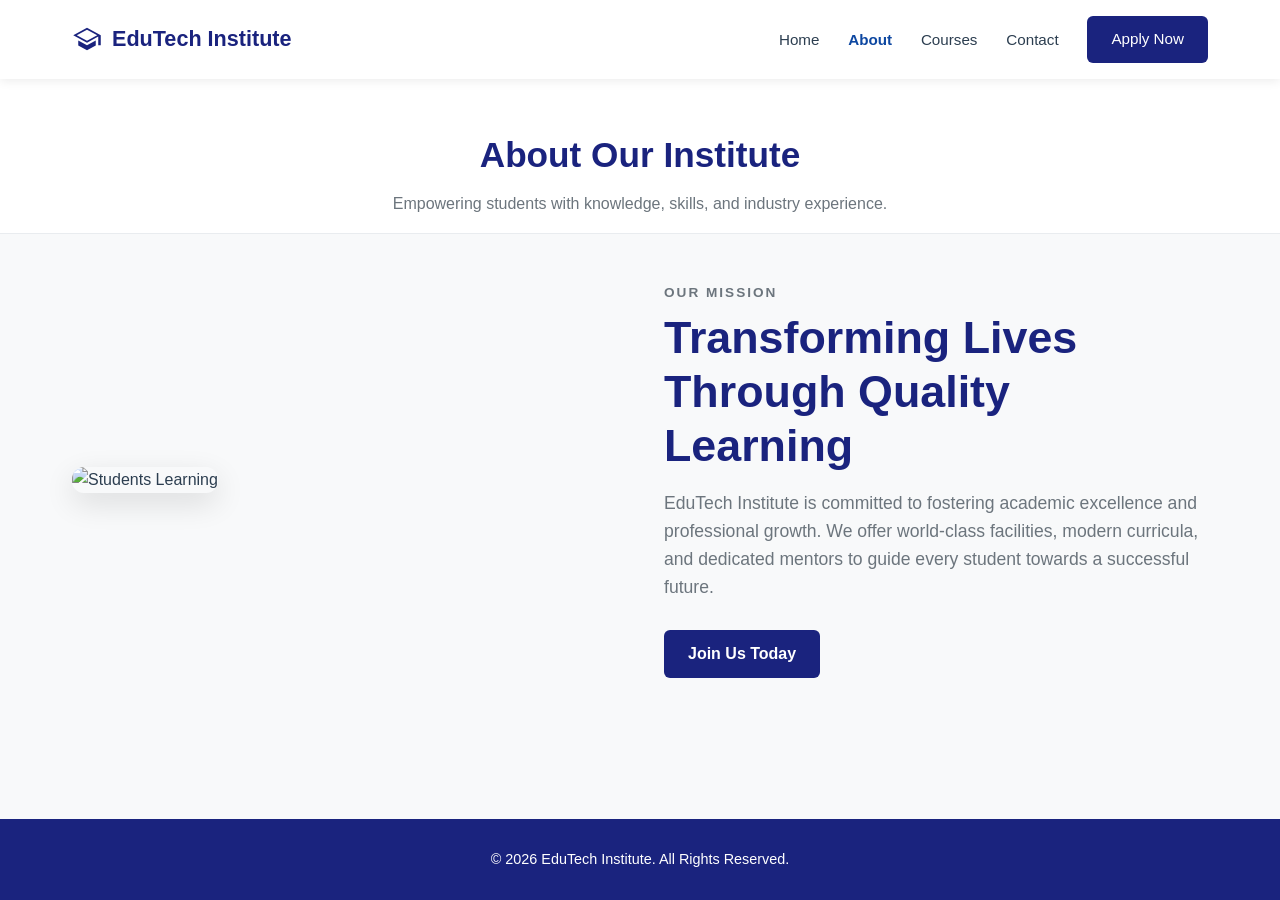
==== commit c6421f03: "Add files via upload" ====
--- a/about.html
+++ b/about.html
@@ -1,49 +1,51 @@
 <!DOCTYPE html>
 <html lang="en">
 <head>
-  <meta charset="UTF-8">
-  <meta name="viewport" content="width=device-width, initial-scale=1.0">
-  <title>About Us | EduTech Institute</title>
-  <link rel="stylesheet" href="style.css">
+    <meta charset="UTF-8">
+    <meta name="viewport" content="width=device-width, initial-scale=1.0">
+    <title>About Us - EduTech Institute</title>
+    <link rel="stylesheet" href="style.css">
 </head>
 <body>
 
-<header>
-  <div class="logo">🎓 EduTech Institute</div>
-  <nav>
-    <a href="index.html">Home</a>
-    <a class="active" href="about.html">About</a>
-    <a href="courses.html">Courses</a>
-    <a href="gallery.html">Gallery</a>
-    <a href="contact.html">Contact</a>
-  </nav>
-</header>
+    <header>
+        <nav>
+            <a href="index.html" class="logo">
+                <svg class="logo-icon" viewBox="0 0 24 24"><path d="M12 3L1 9l11 6 9-4.91V17h2V9L12 3zM3.82 9L12 4.54 20.18 9 12 13.46 3.82 9zM5 13.18v4L12 21l7-3.82v-4L12 17l-7-3.82z"/></svg>
+                <span>EduTech Institute</span>
+            </a>
+            <ul class="nav-links">
+                <li><a href="index.html">Home</a></li>
+                <li><a href="about.html" class="active">About</a></li>
+                <li><a href="courses.html">Courses</a></li>
+                <li><a href="contact.html">Contact</a></li>
+                <li><a href="contact.html" class="btn btn-primary">Apply Now</a></li>
+            </ul>
+        </nav>
+    </header>
 
-<section class="page-banner">
-  <h1>About Our Institute</h1>
-  <p>Empowering students through modern education.</p>
-</section>
+    <div class="page-title">
+        <h1>About Our Institute</h1>
+        <p>Empowering students with knowledge, skills, and industry experience.</p>
+    </div>
 
-<section class="content">
-  <h2>Who We Are</h2>
-  <p>
-    EduTech Institute is dedicated to providing high-quality learning
-    experiences for students. Our programs combine theoretical knowledge,
-    practical projects, and career-focused training.
-  </p>
+    <main class="container">
+        <section class="hero" style="margin: 0; padding: 0;">
+            <div class="hero-image">
+                <img src="https://images.unsplash.com/photo-1523240795612-9a054b0db644?auto=format&fit=crop&w=800&q=80" alt="Students Learning">
+            </div>
+            <div class="hero-content">
+                <h2>OUR MISSION</h2>
+                <h1>Transforming Lives Through Quality Learning</h1>
+                <p>EduTech Institute is committed to fostering academic excellence and professional growth. We offer world-class facilities, modern curricula, and dedicated mentors to guide every student towards a successful future.</p>
+                <a href="contact.html" class="btn btn-primary">Join Us Today</a>
+            </div>
+        </section>
+    </main>
 
-  <br>
-
-  <h2>Our Mission</h2>
-  <p>
-    Our mission is to help learners build confidence, develop professional
-    skills, and create a bright future in the technology industry.
-  </p>
-</section>
-
-<footer>
-  <p>© 2026 EduTech Institute | All Rights Reserved</p>
-</footer>
+    <footer>
+        <p>&copy; 2026 EduTech Institute. All Rights Reserved.</p>
+    </footer>
 
 </body>
 </html>
--- a/style.css
+++ b/style.css
@@ -1,192 +1,329 @@
+/* DESIGN SYSTEM & GLOBAL STYLES */
 * {
-  margin: 0;
-  padding: 0;
-  box-sizing: border-box;
-  font-family: Arial, sans-serif;
+    margin: 0;
+    padding: 0;
+    box-sizing: border-box;
+    font-family: 'Segoe UI', Tahoma, Geneva, Verdana, sans-serif;
+}
+
+:root {
+    --primary-color: #1a237e;
+    --secondary-color: #0d47a1;
+    --accent-color: #29b6f6;
+    --bg-light: #f8f9fa;
+    --text-dark: #2c3e50;
+    --text-muted: #6c757d;
+    --border-color: #e9ecef;
 }
 
 body {
-  color: #15205b;
-  background: #f7f8ff;
-}
-
+    background-color: var(--bg-light);
+    color: var(--text-dark);
+    line-height: 1.6;
+    display: flex;
+    flex-direction: column;
+    min-height: 100vh;
+}
+
+/* NAVBAR HEADER */
 header {
-  background: white;
-  padding: 18px 8%;
-  display: flex;
-  justify-content: space-between;
-  align-items: center;
-  box-shadow: 0 2px 10px #d9dcf5;
+    background-color: #ffffff;
+    box-shadow: 0 2px 10px rgba(0,0,0,0.08);
+    position: sticky;
+    top: 0;
+    z-index: 1000;
+}
+
+nav {
+    display: flex;
+    justify-content: space-between;
+    align-items: center;
+    max-width: 1200px;
+    margin: 0 auto;
+    padding: 1rem 2rem;
 }
 
 .logo {
-  font-size: 24px;
-  font-weight: bold;
-  color: #101a72;
-}
-
-nav a {
-  color: #15205b;
-  text-decoration: none;
-  margin-left: 22px;
-  font-weight: bold;
-}
-
-nav a:hover,
-nav .active {
-  color: #4c34dc;
-}
-
+    display: flex;
+    align-items: center;
+    gap: 10px;
+    font-size: 1.35rem;
+    font-weight: 700;
+    color: var(--primary-color);
+    text-decoration: none;
+}
+
+.logo-icon {
+    width: 30px;
+    height: 30px;
+    fill: var(--primary-color);
+}
+
+.nav-links {
+    display: flex;
+    list-style: none;
+    gap: 1.8rem;
+    align-items: center;
+}
+
+.nav-links a {
+    text-decoration: none;
+    color: var(--text-dark);
+    font-weight: 500;
+    font-size: 0.95rem;
+    transition: color 0.3s ease;
+}
+
+.nav-links a:hover,
+.nav-links a.active {
+    color: var(--secondary-color);
+    font-weight: 600;
+}
+
+/* BUTTONS SYSTEM */
 .btn {
-  display: inline-block;
-  padding: 12px 20px;
-  background: #161b82;
-  color: white;
-  text-decoration: none;
-  border-radius: 6px;
-  border: none;
-  cursor: pointer;
-  font-weight: bold;
-}
-
+    display: inline-block;
+    padding: 0.7rem 1.5rem;
+    border-radius: 6px;
+    text-decoration: none;
+    font-weight: 600;
+    cursor: pointer;
+    border: none;
+    transition: all 0.3s ease;
+}
+
+.btn-primary {
+    background-color: var(--primary-color);
+    color: #ffffff !important;
+}
+
+.btn-primary:hover {
+    background-color: var(--secondary-color);
+    transform: translateY(-2px);
+    box-shadow: 0 4px 12px rgba(26, 35, 126, 0.2);
+}
+
+.btn-block {
+    display: block;
+    width: 100%;
+    text-align: center;
+}
+
+/* HERO SECTION */
 .hero {
-  min-height: 470px;
-  padding: 70px 8%;
-  display: flex;
-  align-items: center;
-  gap: 50px;
-  background: linear-gradient(120deg, #ffffff, #e8eaff);
-}
-
-.hero-text {
-  flex: 1;
-}
-
-.hero h1 {
-  font-size: 48px;
-  margin: 15px 0;
-}
-
-.hero h1 span {
-  color: #4a34d9;
-}
-
-.hero p {
-  line-height: 1.7;
-  margin-bottom: 25px;
-}
-
-.hero img {
-  width: 45%;
-  border-radius: 12px;
-}
-
-section {
-  padding: 65px 8%;
-}
-
-.section-title {
-  text-align: center;
-  font-size: 32px;
-  margin-bottom: 35px;
-}
-
-.cards {
-  display: flex;
-  gap: 22px;
-  justify-content: center;
-  flex-wrap: wrap;
+    max-width: 1200px;
+    margin: 2rem auto;
+    padding: 2rem;
+    display: grid;
+    grid-template-columns: 1fr 1fr;
+    gap: 3rem;
+    align-items: center;
+}
+
+.hero-content h2 {
+    font-size: 0.85rem;
+    color: var(--text-muted);
+    letter-spacing: 2px;
+    text-transform: uppercase;
+    margin-bottom: 0.5rem;
+}
+
+.hero-content h1 {
+    font-size: 2.8rem;
+    color: var(--primary-color);
+    line-height: 1.2;
+    margin-bottom: 1rem;
+}
+
+.hero-content p {
+    font-size: 1.1rem;
+    color: var(--text-muted);
+    margin-bottom: 1.8rem;
+}
+
+.hero-image img {
+    width: 100%;
+    height: 380px;
+    object-fit: cover;
+    border-radius: 12px;
+    box-shadow: 0 10px 30px rgba(0,0,0,0.12);
+}
+
+/* FEATURES SECTION */
+.features-section {
+    max-width: 1200px;
+    margin: 1rem auto 4rem auto;
+    padding: 0 2rem;
+}
+
+.features-grid {
+    display: grid;
+    grid-template-columns: repeat(auto-fit, minmax(300px, 1fr));
+    gap: 2rem;
+}
+
+.feature-card {
+    background: #ffffff;
+    padding: 2rem;
+    border-radius: 10px;
+    box-shadow: 0 4px 15px rgba(0,0,0,0.05);
+    border: 1px solid var(--border-color);
+    text-align: center;
+}
+
+.feature-card h3 {
+    color: var(--primary-color);
+    margin-bottom: 0.5rem;
+}
+
+.feature-card p {
+    color: var(--text-muted);
+    font-size: 0.95rem;
+}
+
+/* PAGE HEADER */
+.page-title {
+    text-align: center;
+    padding: 3rem 1rem 1rem 1rem;
+    background: #ffffff;
+    border-bottom: 1px solid var(--border-color);
+    margin-bottom: 3rem;
+}
+
+.page-title h1 {
+    color: var(--primary-color);
+    font-size: 2.2rem;
+    margin-bottom: 0.5rem;
+}
+
+.page-title p {
+    color: var(--text-muted);
+}
+
+/* CONTAINER & GRID LAYOUTS */
+.container {
+    max-width: 1200px;
+    margin: 0 auto 4rem auto;
+    padding: 0 2rem;
+    flex: 1;
+}
+
+/* Teeno cards ko ek hi line me rakhne ke liye */
+.grid-3, 
+.features-grid {
+    display: grid;
+    grid-template-columns: repeat(3, 1fr); /* Hamesha 3 columns ek hi line me rahenge */
+    gap: 1.5rem;
+}
+
+/* Mobile screens ke liye responsive setup (optional) */
+@media (max-width: 768px) {
+    .grid-3, 
+    .features-grid {
+        grid-template-columns: 1fr; /* Sirf mobile me ek ke niche ek aayenge */
+    }
 }
 
 .card {
-  background: white;
-  width: 280px;
-  padding: 25px;
-  border-radius: 10px;
-  box-shadow: 0 4px 16px #d9dcf5;
-}
-
-.card h3 {
-  margin: 15px 0 10px;
-}
-
-.card p {
-  line-height: 1.6;
-}
-
-.page-banner {
-  text-align: center;
-  padding: 70px 8%;
-  background: #171d86;
-  color: white;
-}
-
-.page-banner h1 {
-  font-size: 42px;
-}
-
-.content {
-  max-width: 1000px;
-  margin: auto;
-  line-height: 1.8;
-}
-
-.gallery img {
-  width: 300px;
-  height: 210px;
-  object-fit: cover;
-  border-radius: 10px;
-}
-
-form {
-  max-width: 650px;
-  margin: auto;
-  background: white;
-  padding: 30px;
-  border-radius: 10px;
-  box-shadow: 0 4px 16px #d9dcf5;
-}
-
-input, textarea {
-  width: 100%;
-  margin: 10px 0 20px;
-  padding: 12px;
-  border: 1px solid #c7cae8;
-  border-radius: 5px;
-}
-
-textarea {
-  height: 120px;
-  resize: vertical;
-}
-
+    background: #ffffff;
+    border-radius: 10px;
+    overflow: hidden;
+    box-shadow: 0 4px 15px rgba(0,0,0,0.06);
+    border: 1px solid var(--border-color);
+    display: flex;
+    flex-direction: column;
+}
+
+.card img {
+    width: 100%;
+    height: 220px;
+    object-fit: cover;
+}
+
+.card-body {
+    padding: 1.5rem;
+    display: flex;
+    flex-direction: column;
+    flex: 1;
+}
+
+.card-body h3 {
+    color: var(--primary-color);
+    margin-bottom: 0.5rem;
+}
+
+.card-body p {
+    color: var(--text-muted);
+    font-size: 0.95rem;
+    margin-bottom: 1.5rem;
+    flex: 1;
+}
+
+/* CONTACT FORM */
+.form-container {
+    max-width: 600px;
+    margin: 0 auto;
+    background: #ffffff;
+    padding: 2.5rem;
+    border-radius: 12px;
+    box-shadow: 0 4px 20px rgba(0,0,0,0.08);
+    border: 1px solid var(--border-color);
+}
+
+.form-group {
+    margin-bottom: 1.2rem;
+}
+
+.form-group label {
+    display: block;
+    margin-bottom: 0.4rem;
+    font-weight: 600;
+    font-size: 0.9rem;
+}
+
+.form-group input,
+.form-group select,
+.form-group textarea {
+    width: 100%;
+    padding: 0.8rem;
+    border: 1px solid #ced4da;
+    border-radius: 6px;
+    outline: none;
+    font-size: 0.95rem;
+}
+
+.form-group input:focus,
+.form-group select:focus,
+.form-group textarea:focus {
+    border-color: var(--primary-color);
+    box-shadow: 0 0 0 3px rgba(26, 35, 126, 0.1);
+}
+
+/* FOOTER */
 footer {
-  background: #0f155d;
-  color: white;
-  text-align: center;
-  padding: 22px;
-}
-
+    background-color: var(--primary-color);
+    color: #ffffff;
+    text-align: center;
+    padding: 1.8rem;
+    margin-top: auto;
+    font-size: 0.9rem;
+}
+
+/* RESPONSIVE DESIGN */
 @media (max-width: 768px) {
-  header {
-    flex-direction: column;
-    gap: 15px;
-  }
-
-  nav a {
-    margin: 0 8px;
-  }
-
-  .hero {
-    flex-direction: column;
-    text-align: center;
-  }
-
-  .hero img {
-    width: 100%;
-  }
-
-  .hero h1 {
-    font-size: 35px;
-  }
+    .hero {
+        grid-template-columns: 1fr;
+        text-align: center;
+    }
+
+    nav {
+        flex-direction: column;
+        gap: 1rem;
+    }
+
+    .nav-links {
+        gap: 1rem;
+        flex-wrap: wrap;
+        justify-content: center;
+    }
 }
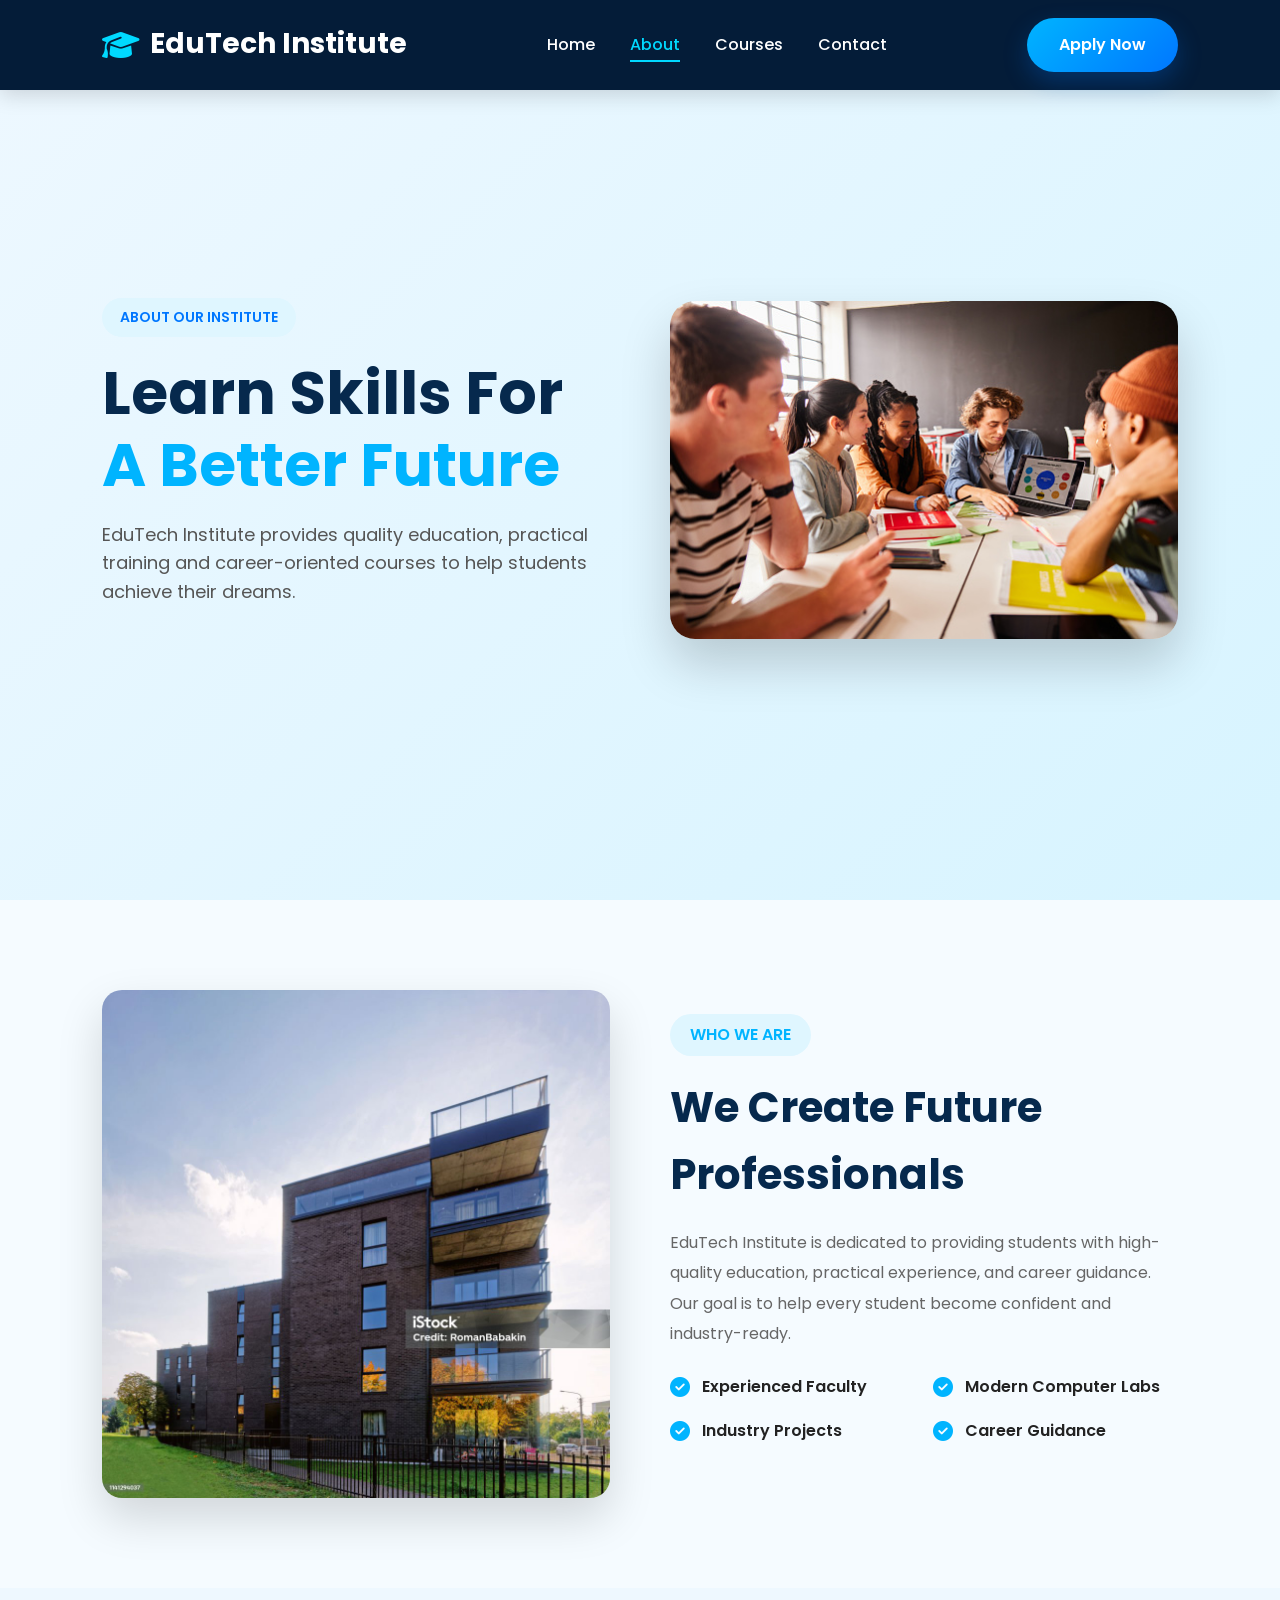
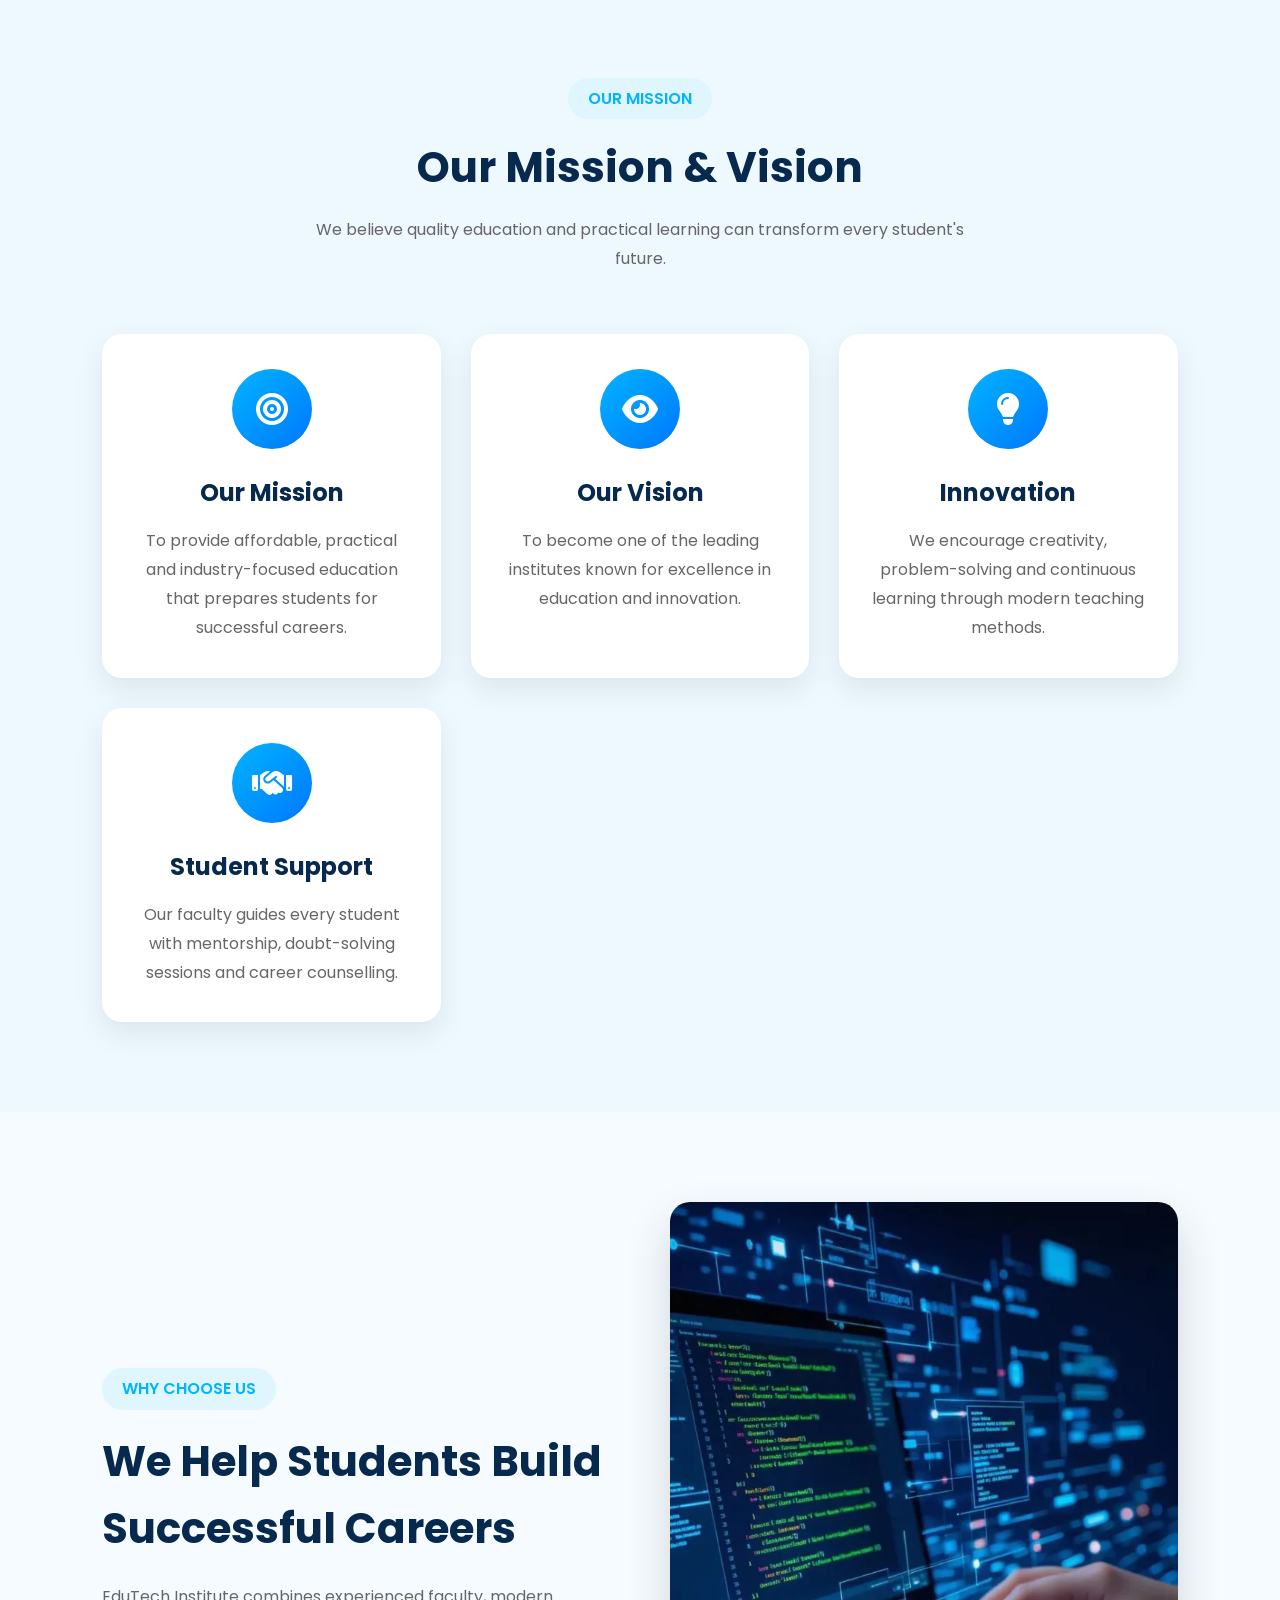
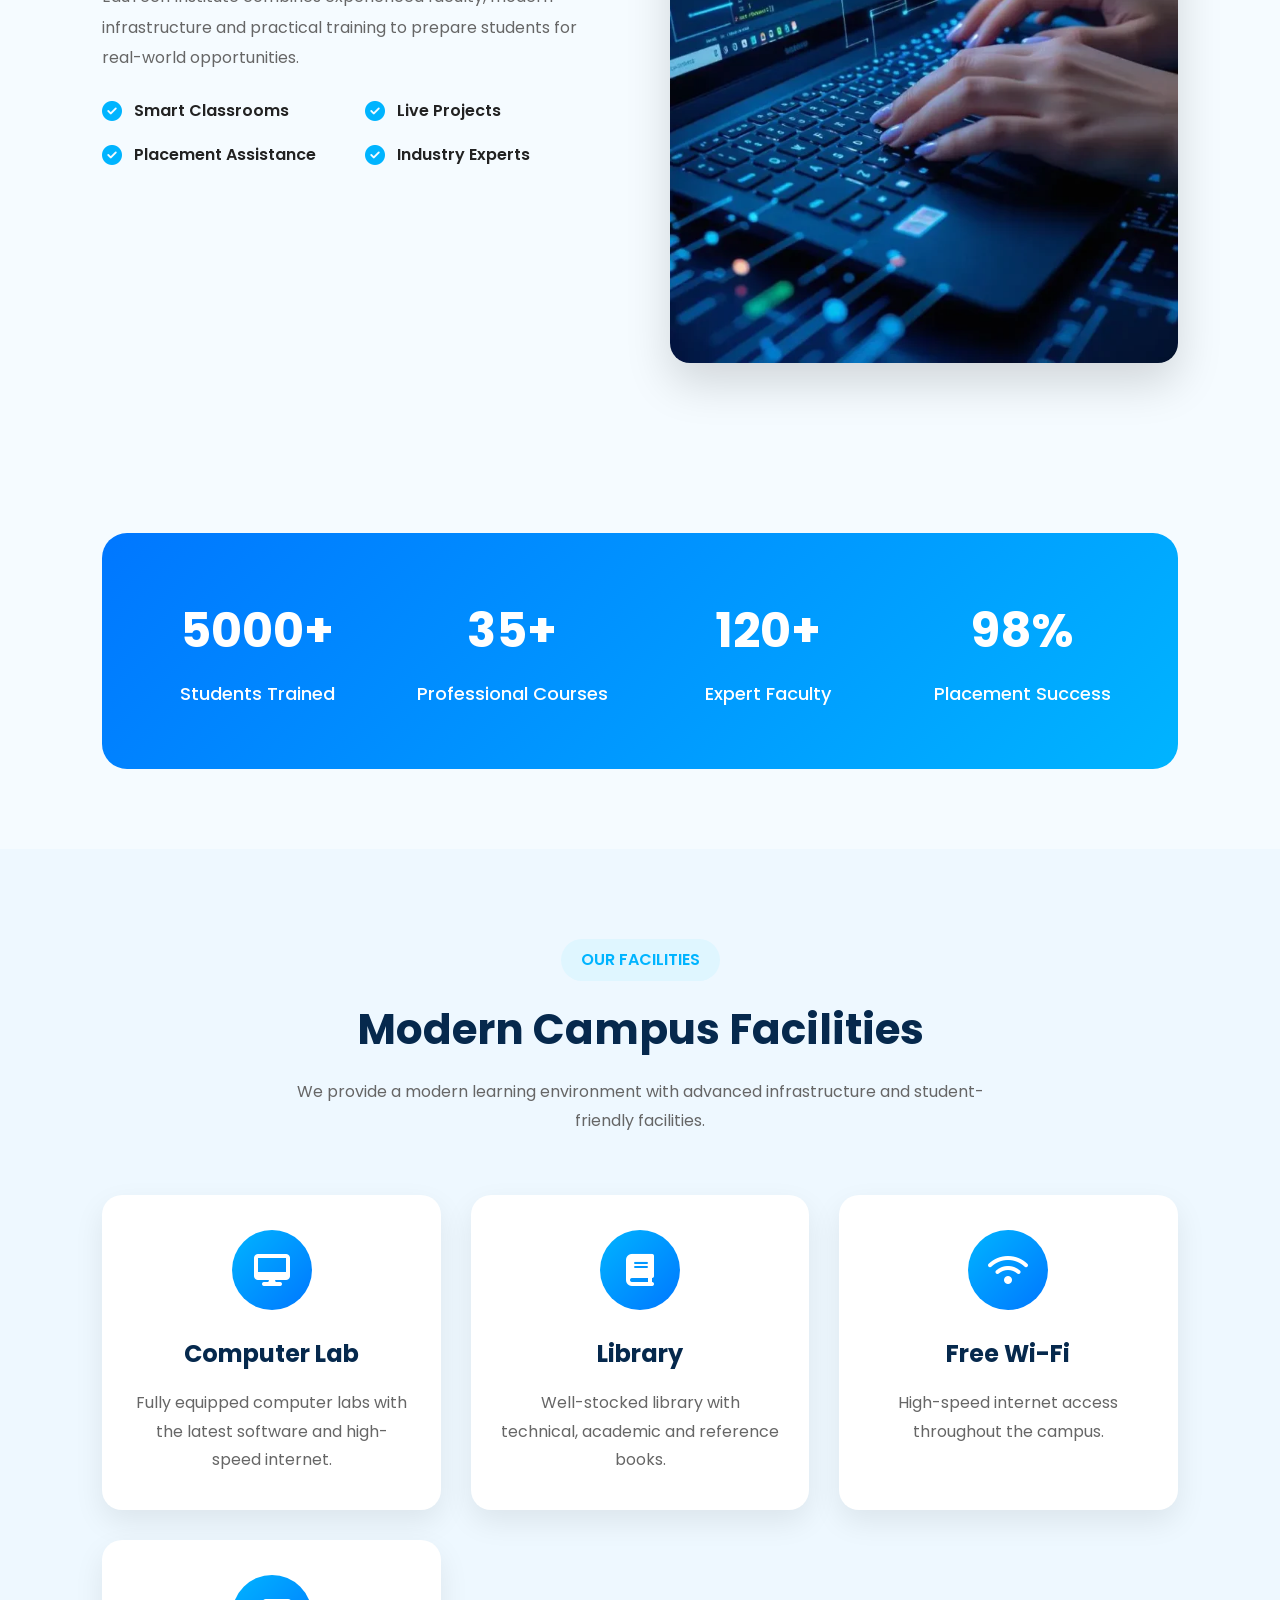
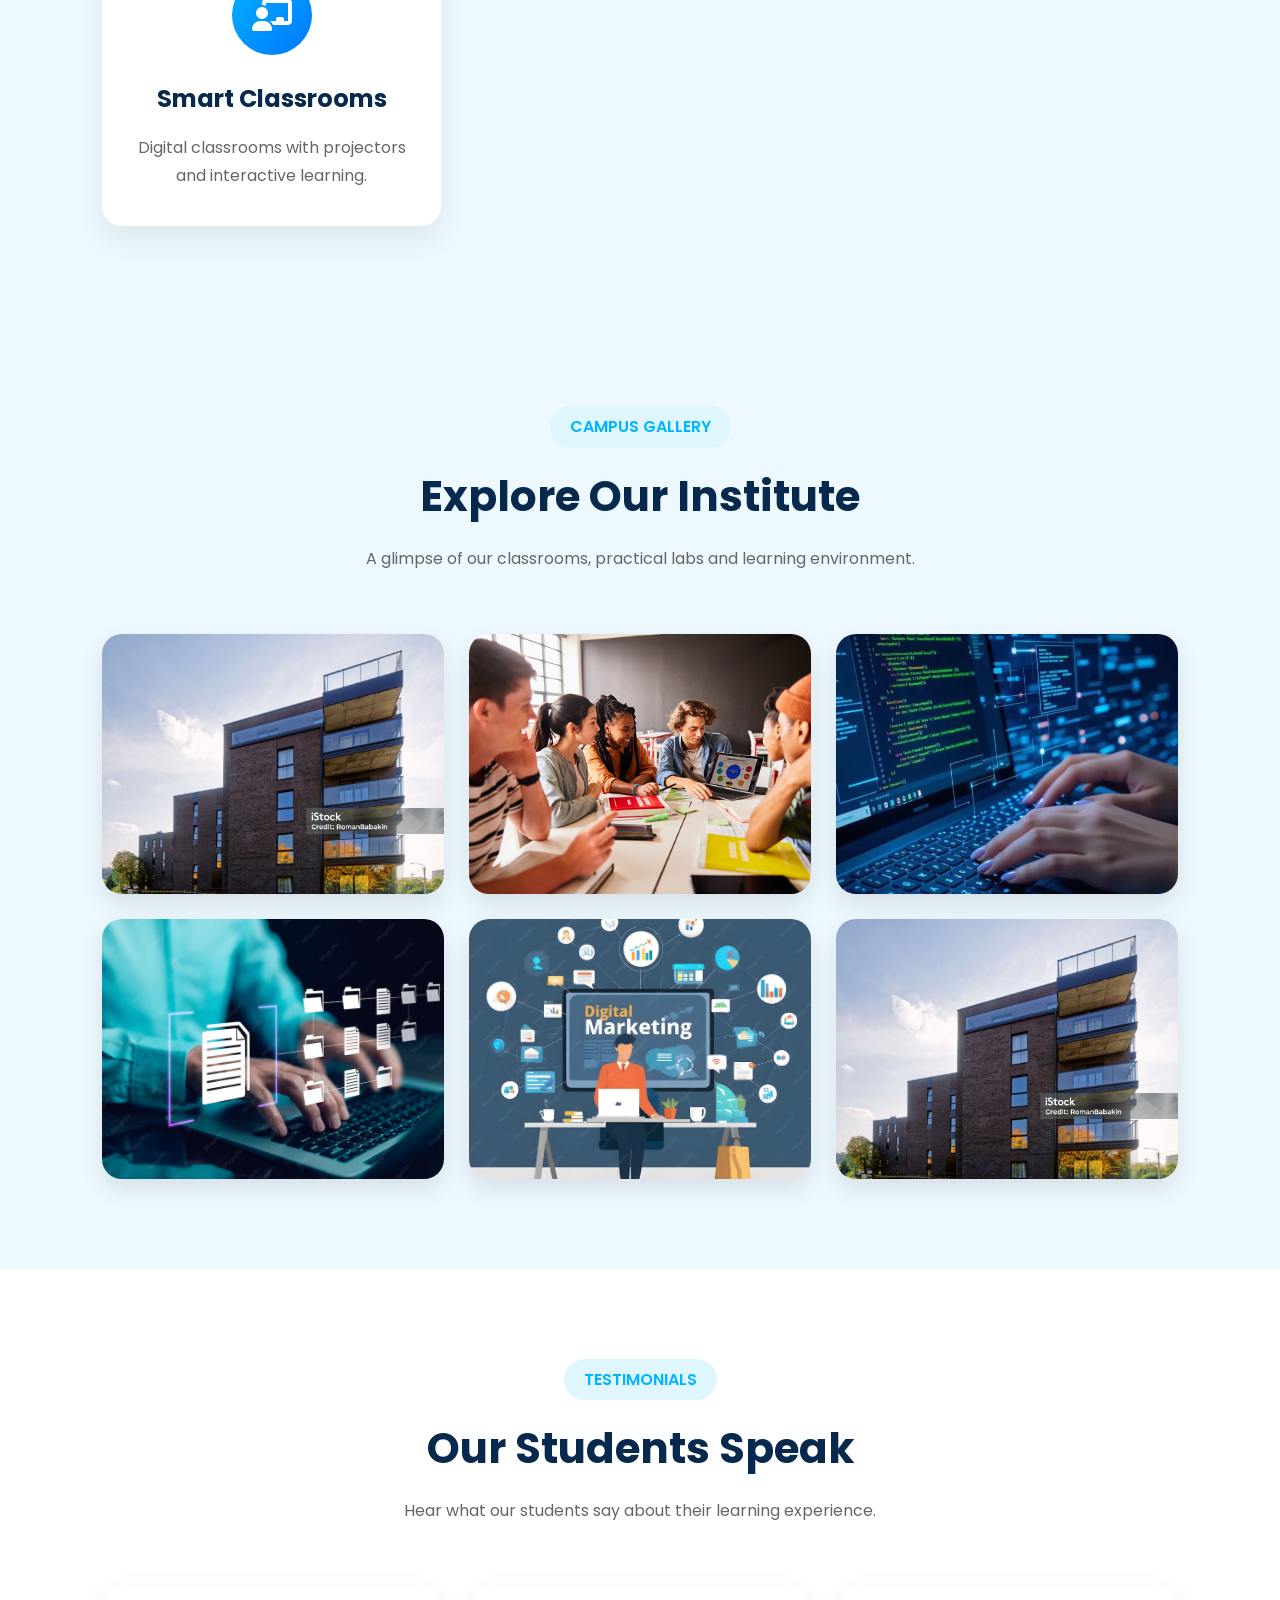
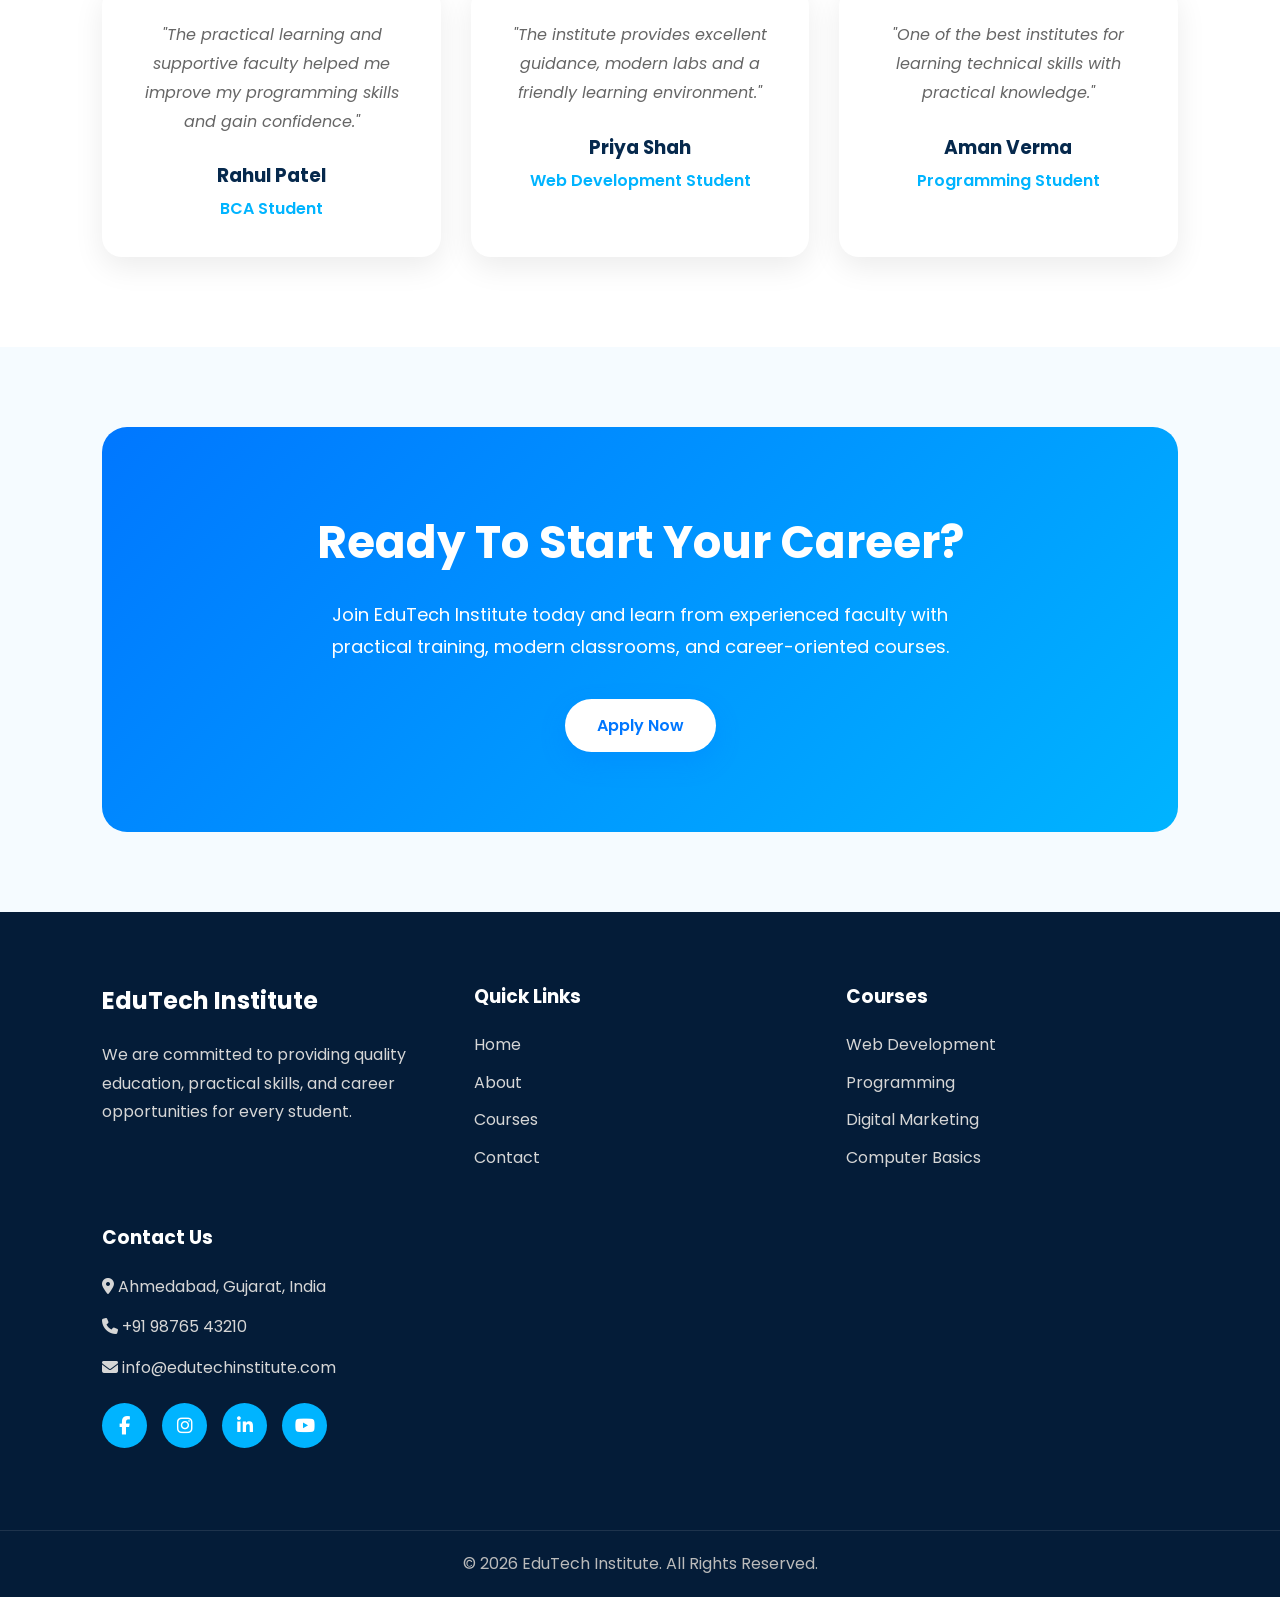
==== commit 33752d37: "Add files via upload" ====
--- a/about.html
+++ b/about.html
@@ -1,51 +1,737 @@
 <!DOCTYPE html>
 <html lang="en">
+
 <head>
+
     <meta charset="UTF-8">
     <meta name="viewport" content="width=device-width, initial-scale=1.0">
-    <title>About Us - EduTech Institute</title>
+
+    <title>About | EduTech Institute</title>
+
     <link rel="stylesheet" href="style.css">
+
+    <link href="https://fonts.googleapis.com/css2?family=Poppins:wght@300;400;500;600;700;800&display=swap" rel="stylesheet">
+
+    <link rel="stylesheet"
+        href="https://cdnjs.cloudflare.com/ajax/libs/font-awesome/6.7.2/css/all.min.css">
+
 </head>
+
 <body>
 
-    <header>
-        <nav>
-            <a href="index.html" class="logo">
-                <svg class="logo-icon" viewBox="0 0 24 24"><path d="M12 3L1 9l11 6 9-4.91V17h2V9L12 3zM3.82 9L12 4.54 20.18 9 12 13.46 3.82 9zM5 13.18v4L12 21l7-3.82v-4L12 17l-7-3.82z"/></svg>
-                <span>EduTech Institute</span>
-            </a>
-            <ul class="nav-links">
-                <li><a href="index.html">Home</a></li>
-                <li><a href="about.html" class="active">About</a></li>
-                <li><a href="courses.html">Courses</a></li>
-                <li><a href="contact.html">Contact</a></li>
-                <li><a href="contact.html" class="btn btn-primary">Apply Now</a></li>
-            </ul>
-        </nav>
-    </header>
-
-    <div class="page-title">
-        <h1>About Our Institute</h1>
-        <p>Empowering students with knowledge, skills, and industry experience.</p>
-    </div>
-
-    <main class="container">
-        <section class="hero" style="margin: 0; padding: 0;">
-            <div class="hero-image">
-                <img src="https://images.unsplash.com/photo-1523240795612-9a054b0db644?auto=format&fit=crop&w=800&q=80" alt="Students Learning">
-            </div>
-            <div class="hero-content">
-                <h2>OUR MISSION</h2>
-                <h1>Transforming Lives Through Quality Learning</h1>
-                <p>EduTech Institute is committed to fostering academic excellence and professional growth. We offer world-class facilities, modern curricula, and dedicated mentors to guide every student towards a successful future.</p>
-                <a href="contact.html" class="btn btn-primary">Join Us Today</a>
-            </div>
-        </section>
-    </main>
-
-    <footer>
-        <p>&copy; 2026 EduTech Institute. All Rights Reserved.</p>
-    </footer>
+<!--================ HEADER =================-->
+
+<header>
+
+    <nav class="navbar">
+
+        <div class="logo">
+
+            <i class="fa-solid fa-graduation-cap"></i>
+
+            <h2>EduTech Institute</h2>
+
+        </div>
+
+        <ul class="nav-menu">
+
+            <li><a href="index.html">Home</a></li>
+
+            <li><a href="about.html" class="active">About</a></li>
+
+            <li><a href="courses.html">Courses</a></li>
+
+            <li><a href="contact.html">Contact</a></li>
+
+        </ul>
+
+        <a href="contact.html" class="btn">Apply Now</a>
+
+    </nav>
+
+</header>
+
+<!--================ PAGE BANNER =================-->
+
+<section class="hero">
+
+    <div class="hero-content">
+
+        <span class="tagline">
+
+            ABOUT OUR INSTITUTE
+
+        </span>
+
+        <h1>
+
+            Learn Skills For
+
+            <span>A Better Future</span>
+
+        </h1>
+
+        <p>
+
+            EduTech Institute provides quality education,
+            practical training and career-oriented courses
+            to help students achieve their dreams.
+
+        </p>
+
+    </div>
+
+    <div class="hero-image">
+
+        <img src="image2.jpg" alt="Students">
+
+    </div>
+
+</section>
+
+<!--================ ABOUT =================-->
+
+<section class="about">
+
+    <div class="about-image">
+
+        <img src="hero.jpg" alt="Institute">
+
+    </div>
+
+    <div class="about-content">
+
+        <span class="section-tag">
+
+            WHO WE ARE
+
+        </span>
+
+        <h2>
+
+            We Create Future Professionals
+
+        </h2>
+
+        <p>
+
+            EduTech Institute is dedicated to providing
+            students with high-quality education,
+            practical experience, and career guidance.
+            Our goal is to help every student become
+            confident and industry-ready.
+
+        </p>
+
+        <div class="about-list">
+
+            <div>
+
+                <i class="fa-solid fa-circle-check"></i>
+
+                Experienced Faculty
+
+            </div>
+
+            <div>
+
+                <i class="fa-solid fa-circle-check"></i>
+
+                Modern Computer Labs
+
+            </div>
+
+            <div>
+
+                <i class="fa-solid fa-circle-check"></i>
+
+                Industry Projects
+
+            </div>
+
+            <div>
+
+                <i class="fa-solid fa-circle-check"></i>
+
+                Career Guidance
+
+            </div>
+
+        </div>
+
+    </div>
+
+</section>
+
+
+<!--================ OUR MISSION =================-->
+
+<section class="features">
+
+    <div class="section-title">
+
+        <span>OUR MISSION</span>
+
+        <h2>Our Mission & Vision</h2>
+
+        <p>
+
+            We believe quality education and practical
+            learning can transform every student's future.
+
+        </p>
+
+    </div>
+
+    <div class="feature-container">
+
+        <div class="feature-card">
+
+            <i class="fa-solid fa-bullseye"></i>
+
+            <h3>Our Mission</h3>
+
+            <p>
+
+                To provide affordable, practical and
+                industry-focused education that prepares
+                students for successful careers.
+
+            </p>
+
+        </div>
+
+        <div class="feature-card">
+
+            <i class="fa-solid fa-eye"></i>
+
+            <h3>Our Vision</h3>
+
+            <p>
+
+                To become one of the leading institutes
+                known for excellence in education and
+                innovation.
+
+            </p>
+
+        </div>
+
+        <div class="feature-card">
+
+            <i class="fa-solid fa-lightbulb"></i>
+
+            <h3>Innovation</h3>
+
+            <p>
+
+                We encourage creativity, problem-solving
+                and continuous learning through modern
+                teaching methods.
+
+            </p>
+
+        </div>
+
+        <div class="feature-card">
+
+            <i class="fa-solid fa-handshake"></i>
+
+            <h3>Student Support</h3>
+
+            <p>
+
+                Our faculty guides every student with
+                mentorship, doubt-solving sessions and
+                career counselling.
+
+            </p>
+
+        </div>
+
+    </div>
+
+</section>
+
+
+
+<!--================ WHY CHOOSE US =================-->
+
+<section class="about">
+
+    <div class="about-content">
+
+        <span class="section-tag">
+
+            WHY CHOOSE US
+
+        </span>
+
+        <h2>
+
+            We Help Students Build Successful Careers
+
+        </h2>
+
+        <p>
+
+            EduTech Institute combines experienced
+            faculty, modern infrastructure and practical
+            training to prepare students for real-world
+            opportunities.
+
+        </p>
+
+        <div class="about-list">
+
+            <div>
+
+                <i class="fa-solid fa-circle-check"></i>
+
+                Smart Classrooms
+
+            </div>
+
+            <div>
+
+                <i class="fa-solid fa-circle-check"></i>
+
+                Live Projects
+
+            </div>
+
+            <div>
+
+                <i class="fa-solid fa-circle-check"></i>
+
+                Placement Assistance
+
+            </div>
+
+            <div>
+
+                <i class="fa-solid fa-circle-check"></i>
+
+                Industry Experts
+
+            </div>
+
+        </div>
+
+    </div>
+
+    <div class="about-image">
+
+        <img src="image3.webp" alt="Programming">
+
+    </div>
+
+</section>
+
+
+
+<!--================ COUNTER =================-->
+
+<section class="counter">
+
+    <div class="counter-box">
+
+        <h2>5000+</h2>
+
+        <p>Students Trained</p>
+
+    </div>
+
+    <div class="counter-box">
+
+        <h2>35+</h2>
+
+        <p>Professional Courses</p>
+
+    </div>
+
+    <div class="counter-box">
+
+        <h2>120+</h2>
+
+        <p>Expert Faculty</p>
+
+    </div>
+
+    <div class="counter-box">
+
+        <h2>98%</h2>
+
+        <p>Placement Success</p>
+
+    </div>
+
+</section>
+
+<!--==================== OUR FACILITIES ====================-->
+
+<section class="features">
+
+    <div class="section-title">
+
+        <span>OUR FACILITIES</span>
+
+        <h2>Modern Campus Facilities</h2>
+
+        <p>
+
+            We provide a modern learning environment
+            with advanced infrastructure and student-friendly facilities.
+
+        </p>
+
+    </div>
+
+    <div class="feature-container">
+
+        <div class="feature-card">
+
+            <i class="fa-solid fa-desktop"></i>
+
+            <h3>Computer Lab</h3>
+
+            <p>
+
+                Fully equipped computer labs with
+                the latest software and high-speed internet.
+
+            </p>
+
+        </div>
+
+        <div class="feature-card">
+
+            <i class="fa-solid fa-book"></i>
+
+            <h3>Library</h3>
+
+            <p>
+
+                Well-stocked library with technical,
+                academic and reference books.
+
+            </p>
+
+        </div>
+
+        <div class="feature-card">
+
+            <i class="fa-solid fa-wifi"></i>
+
+            <h3>Free Wi-Fi</h3>
+
+            <p>
+
+                High-speed internet access
+                throughout the campus.
+
+            </p>
+
+        </div>
+
+        <div class="feature-card">
+
+            <i class="fa-solid fa-chalkboard-user"></i>
+
+            <h3>Smart Classrooms</h3>
+
+            <p>
+
+                Digital classrooms with projectors
+                and interactive learning.
+
+            </p>
+
+        </div>
+
+    </div>
+
+</section>
+
+
+
+<!--==================== GALLERY ====================-->
+
+<section class="gallery">
+
+    <div class="section-title">
+
+        <span>CAMPUS GALLERY</span>
+
+        <h2>Explore Our Institute</h2>
+
+        <p>
+
+            A glimpse of our classrooms,
+            practical labs and learning environment.
+
+        </p>
+
+    </div>
+
+    <div class="gallery-container">
+
+        <div class="gallery-item">
+
+            <img src="hero.jpg" alt="Institute Building">
+
+        </div>
+
+        <div class="gallery-item">
+
+            <img src="image2.jpg" alt="Students">
+
+        </div>
+
+        <div class="gallery-item">
+
+            <img src="image3.webp" alt="Programming">
+
+        </div>
+
+        <div class="gallery-item">
+
+            <img src="image4.avif" alt="Computer Lab">
+
+        </div>
+
+        <div class="gallery-item">
+
+            <img src="image5.avif" alt="Training">
+
+        </div>
+
+        <div class="gallery-item">
+
+            <img src="hero.jpg" alt="Campus">
+
+        </div>
+
+    </div>
+
+</section>
+
+
+
+<!--==================== STUDENT TESTIMONIALS ====================-->
+
+<section class="testimonial">
+
+    <div class="section-title">
+
+        <span>TESTIMONIALS</span>
+
+        <h2>Our Students Speak</h2>
+
+        <p>
+
+            Hear what our students say
+            about their learning experience.
+
+        </p>
+
+    </div>
+
+    <div class="testimonial-container">
+
+        <div class="testimonial-card">
+
+            <p>
+
+                "The practical learning and supportive faculty
+                helped me improve my programming skills
+                and gain confidence."
+
+            </p>
+
+            <h3>Rahul Patel</h3>
+
+            <span>BCA Student</span>
+
+        </div>
+
+        <div class="testimonial-card">
+
+            <p>
+
+                "The institute provides excellent guidance,
+                modern labs and a friendly learning environment."
+
+            </p>
+
+            <h3>Priya Shah</h3>
+
+            <span>Web Development Student</span>
+
+        </div>
+
+        <div class="testimonial-card">
+
+            <p>
+
+                "One of the best institutes for learning
+                technical skills with practical knowledge."
+
+            </p>
+
+            <h3>Aman Verma</h3>
+
+            <span>Programming Student</span>
+
+        </div>
+
+    </div>
+
+</section>
+<!--==================== CALL TO ACTION ====================-->
+
+<section class="cta">
+
+    <div class="cta-content">
+
+        <h2>
+
+            Ready To Start Your Career?
+
+        </h2>
+
+        <p>
+
+            Join EduTech Institute today and learn from experienced
+            faculty with practical training, modern classrooms,
+            and career-oriented courses.
+
+        </p>
+
+        <a href="contact.html" class="btn">
+
+            Apply Now
+
+        </a>
+
+    </div>
+
+</section>
+
+
+
+<!--==================== FOOTER ====================-->
+
+<footer>
+
+    <div class="footer-container">
+
+        <div class="footer-col">
+
+            <h2>EduTech Institute</h2>
+
+            <p>
+
+                We are committed to providing quality education,
+                practical skills, and career opportunities for
+                every student.
+
+            </p>
+
+        </div>
+
+
+
+        <div class="footer-col">
+
+            <h3>Quick Links</h3>
+
+            <a href="index.html">Home</a>
+
+            <a href="about.html">About</a>
+
+            <a href="courses.html">Courses</a>
+
+            <a href="contact.html">Contact</a>
+
+        </div>
+
+
+
+        <div class="footer-col">
+
+            <h3>Courses</h3>
+
+            <a href="#">Web Development</a>
+
+            <a href="#">Programming</a>
+
+            <a href="#">Digital Marketing</a>
+
+            <a href="#">Computer Basics</a>
+
+        </div>
+
+
+
+        <div class="footer-col">
+
+            <h3>Contact Us</h3>
+
+            <p>
+
+                <i class="fa-solid fa-location-dot"></i>
+
+                Ahmedabad, Gujarat, India
+
+            </p>
+
+            <p>
+
+                <i class="fa-solid fa-phone"></i>
+
+                +91 98765 43210
+
+            </p>
+
+            <p>
+
+                <i class="fa-solid fa-envelope"></i>
+
+                info@edutechinstitute.com
+
+            </p>
+
+            <div class="social-icons">
+
+                <a href="#"><i class="fab fa-facebook-f"></i></a>
+
+                <a href="#"><i class="fab fa-instagram"></i></a>
+
+                <a href="#"><i class="fab fa-linkedin-in"></i></a>
+
+                <a href="#"><i class="fab fa-youtube"></i></a>
+
+            </div>
+
+        </div>
+
+    </div>
+
+
+
+    <div class="footer-bottom">
+
+        <p>
+
+            © 2026 EduTech Institute. All Rights Reserved.
+
+        </p>
+
+    </div>
+
+</footer>
 
 </body>
+
 </html>
--- a/style.css
+++ b/style.css
@@ -1,329 +1,876 @@
-/* DESIGN SYSTEM & GLOBAL STYLES */
-* {
-    margin: 0;
-    padding: 0;
-    box-sizing: border-box;
-    font-family: 'Segoe UI', Tahoma, Geneva, Verdana, sans-serif;
-}
-
-:root {
-    --primary-color: #1a237e;
-    --secondary-color: #0d47a1;
-    --accent-color: #29b6f6;
-    --bg-light: #f8f9fa;
-    --text-dark: #2c3e50;
-    --text-muted: #6c757d;
-    --border-color: #e9ecef;
-}
-
-body {
-    background-color: var(--bg-light);
-    color: var(--text-dark);
-    line-height: 1.6;
-    display: flex;
-    flex-direction: column;
-    min-height: 100vh;
-}
-
-/* NAVBAR HEADER */
-header {
-    background-color: #ffffff;
-    box-shadow: 0 2px 10px rgba(0,0,0,0.08);
-    position: sticky;
-    top: 0;
-    z-index: 1000;
-}
-
-nav {
-    display: flex;
-    justify-content: space-between;
-    align-items: center;
-    max-width: 1200px;
-    margin: 0 auto;
-    padding: 1rem 2rem;
-}
-
-.logo {
-    display: flex;
-    align-items: center;
-    gap: 10px;
-    font-size: 1.35rem;
-    font-weight: 700;
-    color: var(--primary-color);
-    text-decoration: none;
-}
-
-.logo-icon {
-    width: 30px;
-    height: 30px;
-    fill: var(--primary-color);
-}
-
-.nav-links {
-    display: flex;
-    list-style: none;
-    gap: 1.8rem;
-    align-items: center;
-}
-
-.nav-links a {
-    text-decoration: none;
-    color: var(--text-dark);
-    font-weight: 500;
-    font-size: 0.95rem;
-    transition: color 0.3s ease;
-}
-
-.nav-links a:hover,
-.nav-links a.active {
-    color: var(--secondary-color);
-    font-weight: 600;
-}
-
-/* BUTTONS SYSTEM */
-.btn {
-    display: inline-block;
-    padding: 0.7rem 1.5rem;
-    border-radius: 6px;
-    text-decoration: none;
-    font-weight: 600;
-    cursor: pointer;
-    border: none;
-    transition: all 0.3s ease;
-}
-
-.btn-primary {
-    background-color: var(--primary-color);
-    color: #ffffff !important;
-}
-
-.btn-primary:hover {
-    background-color: var(--secondary-color);
-    transform: translateY(-2px);
-    box-shadow: 0 4px 12px rgba(26, 35, 126, 0.2);
-}
-
-.btn-block {
-    display: block;
-    width: 100%;
-    text-align: center;
-}
-
-/* HERO SECTION */
-.hero {
-    max-width: 1200px;
-    margin: 2rem auto;
-    padding: 2rem;
-    display: grid;
-    grid-template-columns: 1fr 1fr;
-    gap: 3rem;
-    align-items: center;
-}
-
-.hero-content h2 {
-    font-size: 0.85rem;
-    color: var(--text-muted);
-    letter-spacing: 2px;
-    text-transform: uppercase;
-    margin-bottom: 0.5rem;
-}
-
-.hero-content h1 {
-    font-size: 2.8rem;
-    color: var(--primary-color);
-    line-height: 1.2;
-    margin-bottom: 1rem;
-}
-
-.hero-content p {
-    font-size: 1.1rem;
-    color: var(--text-muted);
-    margin-bottom: 1.8rem;
-}
-
-.hero-image img {
-    width: 100%;
-    height: 380px;
-    object-fit: cover;
-    border-radius: 12px;
-    box-shadow: 0 10px 30px rgba(0,0,0,0.12);
-}
-
-/* FEATURES SECTION */
-.features-section {
-    max-width: 1200px;
-    margin: 1rem auto 4rem auto;
-    padding: 0 2rem;
-}
-
-.features-grid {
-    display: grid;
-    grid-template-columns: repeat(auto-fit, minmax(300px, 1fr));
-    gap: 2rem;
-}
-
-.feature-card {
-    background: #ffffff;
-    padding: 2rem;
-    border-radius: 10px;
-    box-shadow: 0 4px 15px rgba(0,0,0,0.05);
-    border: 1px solid var(--border-color);
-    text-align: center;
-}
-
-.feature-card h3 {
-    color: var(--primary-color);
-    margin-bottom: 0.5rem;
-}
-
-.feature-card p {
-    color: var(--text-muted);
-    font-size: 0.95rem;
-}
-
-/* PAGE HEADER */
-.page-title {
-    text-align: center;
-    padding: 3rem 1rem 1rem 1rem;
-    background: #ffffff;
-    border-bottom: 1px solid var(--border-color);
-    margin-bottom: 3rem;
-}
-
-.page-title h1 {
-    color: var(--primary-color);
-    font-size: 2.2rem;
-    margin-bottom: 0.5rem;
-}
-
-.page-title p {
-    color: var(--text-muted);
-}
-
-/* CONTAINER & GRID LAYOUTS */
-.container {
-    max-width: 1200px;
-    margin: 0 auto 4rem auto;
-    padding: 0 2rem;
-    flex: 1;
-}
-
-/* Teeno cards ko ek hi line me rakhne ke liye */
-.grid-3, 
-.features-grid {
-    display: grid;
-    grid-template-columns: repeat(3, 1fr); /* Hamesha 3 columns ek hi line me rahenge */
-    gap: 1.5rem;
-}
-
-/* Mobile screens ke liye responsive setup (optional) */
-@media (max-width: 768px) {
-    .grid-3, 
-    .features-grid {
-        grid-template-columns: 1fr; /* Sirf mobile me ek ke niche ek aayenge */
-    }
-}
-
-.card {
-    background: #ffffff;
-    border-radius: 10px;
-    overflow: hidden;
-    box-shadow: 0 4px 15px rgba(0,0,0,0.06);
-    border: 1px solid var(--border-color);
-    display: flex;
-    flex-direction: column;
-}
-
-.card img {
-    width: 100%;
-    height: 220px;
-    object-fit: cover;
-}
-
-.card-body {
-    padding: 1.5rem;
-    display: flex;
-    flex-direction: column;
-    flex: 1;
-}
-
-.card-body h3 {
-    color: var(--primary-color);
-    margin-bottom: 0.5rem;
-}
-
-.card-body p {
-    color: var(--text-muted);
-    font-size: 0.95rem;
-    margin-bottom: 1.5rem;
-    flex: 1;
-}
-
-/* CONTACT FORM */
-.form-container {
-    max-width: 600px;
-    margin: 0 auto;
-    background: #ffffff;
-    padding: 2.5rem;
-    border-radius: 12px;
-    box-shadow: 0 4px 20px rgba(0,0,0,0.08);
-    border: 1px solid var(--border-color);
-}
-
-.form-group {
-    margin-bottom: 1.2rem;
-}
-
-.form-group label {
-    display: block;
-    margin-bottom: 0.4rem;
-    font-weight: 600;
-    font-size: 0.9rem;
-}
-
-.form-group input,
-.form-group select,
-.form-group textarea {
-    width: 100%;
-    padding: 0.8rem;
-    border: 1px solid #ced4da;
-    border-radius: 6px;
-    outline: none;
-    font-size: 0.95rem;
-}
-
-.form-group input:focus,
-.form-group select:focus,
-.form-group textarea:focus {
-    border-color: var(--primary-color);
-    box-shadow: 0 0 0 3px rgba(26, 35, 126, 0.1);
-}
-
-/* FOOTER */
-footer {
-    background-color: var(--primary-color);
-    color: #ffffff;
-    text-align: center;
-    padding: 1.8rem;
-    margin-top: auto;
-    font-size: 0.9rem;
-}
-
-/* RESPONSIVE DESIGN */
-@media (max-width: 768px) {
-    .hero {
-        grid-template-columns: 1fr;
-        text-align: center;
-    }
-
-    nav {
-        flex-direction: column;
-        gap: 1rem;
-    }
-
-    .nav-links {
-        gap: 1rem;
-        flex-wrap: wrap;
-        justify-content: center;
-    }
+/*==========================
+   GOOGLE FONT
+==========================*/
+@import url('https://fonts.googleapis.com/css2?family=Poppins:wght@300;400;500;600;700;800&display=swap');
+
+/*==========================
+   RESET
+==========================*/
+*{
+    margin:0;
+    padding:0;
+    box-sizing:border-box;
+    scroll-behavior:smooth;
+    font-family:'Poppins',sans-serif;
+}
+
+body{
+    background:#f5fbff;
+    color:#222;
+    overflow-x:hidden;
+    line-height:1.6;
+}
+
+img{
+    width:100%;
+    display:block;
+}
+
+a{
+    text-decoration:none;
+}
+
+ul{
+    list-style:none;
+}
+
+section{
+    padding:90px 8%;
+}
+
+/*==========================
+   BUTTONS
+==========================*/
+
+.btn{
+    display:inline-block;
+    background:linear-gradient(135deg,#00b4ff,#0077ff);
+    color:#fff;
+    padding:14px 32px;
+    border-radius:40px;
+    font-weight:600;
+    transition:.3s;
+    box-shadow:0 10px 25px rgba(0,119,255,.25);
+}
+
+.btn:hover{
+    transform:translateY(-4px);
+    background:linear-gradient(135deg,#009dff,#005de0);
+}
+
+.btn-outline{
+    display:inline-block;
+    padding:14px 32px;
+    border:2px solid #00b4ff;
+    color:#0077ff;
+    border-radius:40px;
+    font-weight:600;
+    margin-left:15px;
+    transition:.3s;
+}
+
+.btn-outline:hover{
+    background:#00b4ff;
+    color:#fff;
+}
+
+/*==========================
+   HEADER
+==========================*/
+
+header{
+    position:fixed;
+    width:100%;
+    top:0;
+    left:0;
+    z-index:999;
+    background:#041c38;
+    box-shadow:0 5px 20px rgba(0,0,0,.15);
+}
+
+.navbar{
+    max-width:1300px;
+    margin:auto;
+    display:flex;
+    justify-content:space-between;
+    align-items:center;
+    padding:18px 8%;
+}
+
+.logo{
+    display:flex;
+    align-items:center;
+    gap:10px;
+}
+
+.logo i{
+    color:#00d9ff;
+    font-size:30px;
+}
+
+.logo h2{
+    color:#fff;
+    font-size:28px;
+    font-weight:700;
+}
+
+.nav-menu{
+    display:flex;
+    gap:35px;
+}
+
+.nav-menu a{
+    color:#fff;
+    font-weight:500;
+    transition:.3s;
+    position:relative;
+}
+
+.nav-menu a:hover,
+.nav-menu .active{
+    color:#00d9ff;
+}
+
+.nav-menu a::after{
+    content:'';
+    position:absolute;
+    left:0;
+    bottom:-6px;
+    width:0%;
+    height:2px;
+    background:#00d9ff;
+    transition:.3s;
+}
+
+.nav-menu a:hover::after,
+.nav-menu .active::after{
+    width:100%;
+}
+
+/*==========================
+   HERO
+==========================*/
+
+.hero{
+    min-height:100vh;
+    display:flex;
+    justify-content:space-between;
+    align-items:center;
+    gap:60px;
+    padding-top:130px;
+    background:linear-gradient(135deg,#eef8ff,#d7f4ff);
+}
+
+.hero-content{
+    flex:1;
+}
+
+.tagline{
+    display:inline-block;
+    background:#dff6ff;
+    color:#0077ff;
+    padding:8px 18px;
+    border-radius:30px;
+    font-size:14px;
+    font-weight:600;
+    margin-bottom:20px;
+}
+
+.hero-content h1{
+    font-size:60px;
+    color:#06294d;
+    line-height:1.2;
+    margin-bottom:20px;
+}
+
+.hero-content h1 span{
+    color:#00b4ff;
+}
+
+.hero-content p{
+    color:#555;
+    font-size:18px;
+    margin-bottom:35px;
+    max-width:600px;
+}
+
+.hero-btns{
+    display:flex;
+    align-items:center;
+}
+
+.hero-image{
+    flex:1;
+    text-align:center;
+}
+
+.hero-image img{
+    width:100%;
+    max-width:550px;
+    border-radius:25px;
+    box-shadow:0 25px 50px rgba(0,0,0,.18);
+}
+/*==========================
+   SECTION TITLE
+==========================*/
+
+.section-title{
+    text-align:center;
+    margin-bottom:60px;
+}
+
+.section-title span{
+    display:inline-block;
+    color:#00b4ff;
+    background:#dff6ff;
+    padding:8px 20px;
+    border-radius:30px;
+    font-weight:600;
+    margin-bottom:15px;
+}
+
+.section-title h2{
+    font-size:42px;
+    color:#06294d;
+    margin-bottom:15px;
+}
+
+.section-title p{
+    max-width:700px;
+    margin:auto;
+    color:#666;
+    line-height:1.8;
+}
+
+
+
+/*==========================
+   ABOUT
+==========================*/
+
+.about{
+    display:flex;
+    align-items:center;
+    justify-content:space-between;
+    gap:60px;
+}
+
+.about-image{
+    flex:1;
+}
+
+.about-image img{
+    width:100%;
+    border-radius:20px;
+    box-shadow:0 20px 45px rgba(0,0,0,.15);
+}
+
+.about-content{
+    flex:1;
+}
+
+.section-tag{
+    display:inline-block;
+    padding:8px 20px;
+    border-radius:30px;
+    background:#dff6ff;
+    color:#00b4ff;
+    font-weight:600;
+    margin-bottom:18px;
+}
+
+.about-content h2{
+    font-size:42px;
+    color:#06294d;
+    margin-bottom:20px;
+}
+
+.about-content p{
+    color:#666;
+    line-height:1.9;
+    margin-bottom:25px;
+}
+
+.about-list{
+    display:grid;
+    grid-template-columns:repeat(2,1fr);
+    gap:18px;
+    margin-bottom:30px;
+}
+
+.about-list div{
+    display:flex;
+    align-items:center;
+    gap:12px;
+    font-weight:600;
+}
+
+.about-list i{
+    color:#00b4ff;
+    font-size:20px;
+}
+
+
+
+/*==========================
+   FEATURES
+==========================*/
+
+.features{
+    background:#eef8ff;
+}
+
+.feature-container{
+    display:grid;
+    grid-template-columns:repeat(auto-fit,minmax(250px,1fr));
+    gap:30px;
+}
+
+.feature-card{
+    background:#fff;
+    border-radius:20px;
+    padding:35px 30px;
+    text-align:center;
+    transition:.35s;
+    box-shadow:0 12px 30px rgba(0,0,0,.08);
+}
+
+.feature-card:hover{
+    transform:translateY(-10px);
+}
+
+.feature-card i{
+    width:80px;
+    height:80px;
+    background:linear-gradient(135deg,#00b4ff,#0077ff);
+    color:#fff;
+    border-radius:50%;
+    display:flex;
+    justify-content:center;
+    align-items:center;
+    font-size:32px;
+    margin:auto;
+    margin-bottom:25px;
+}
+
+.feature-card h3{
+    color:#06294d;
+    margin-bottom:15px;
+    font-size:24px;
+}
+
+.feature-card p{
+    color:#666;
+    line-height:1.8;
+}
+
+
+
+/*==========================
+   INFO STRIP
+==========================*/
+
+.info-strip{
+    display:grid;
+    grid-template-columns:repeat(4,1fr);
+    gap:25px;
+    margin-top:-40px;
+    padding:0 8% 80px;
+}
+
+.info-box{
+    background:#fff;
+    text-align:center;
+    padding:35px 20px;
+    border-radius:18px;
+    box-shadow:0 10px 25px rgba(0,0,0,.08);
+}
+
+.info-box i{
+    font-size:38px;
+    color:#00b4ff;
+    margin-bottom:15px;
+}
+
+.info-box h3{
+    font-size:34px;
+    color:#06294d;
+    margin-bottom:8px;
+}
+
+.info-box p{
+    color:#666;
+}
+
+
+
+/*==========================
+   COUNTER
+==========================*/
+
+.counter{
+    display:grid;
+    grid-template-columns:repeat(4,1fr);
+    gap:25px;
+    background:linear-gradient(135deg,#0077ff,#00b4ff);
+    border-radius:25px;
+    margin:80px 8%;
+    padding:60px 40px;
+}
+
+.counter-box{
+    text-align:center;
+    color:#fff;
+}
+
+.counter-box h2{
+    font-size:48px;
+    margin-bottom:10px;
+}
+
+.counter-box p{
+    font-size:18px;
+    font-weight:500;
+}
+/*==========================
+        COURSES
+==========================*/
+
+.courses{
+    background:#ffffff;
+}
+
+.course-container{
+    display:grid;
+    grid-template-columns:repeat(auto-fit,minmax(320px,1fr));
+    gap:35px;
+}
+
+.course-card{
+    background:#fff;
+    border-radius:20px;
+    overflow:hidden;
+    box-shadow:0 10px 30px rgba(0,0,0,.08);
+    transition:.4s;
+}
+
+.course-card:hover{
+    transform:translateY(-10px);
+    box-shadow:0 20px 40px rgba(0,0,0,.15);
+}
+
+.course-card img{
+    width:100%;
+    height:240px;
+    object-fit:cover;
+}
+
+.course-content{
+    padding:30px;
+}
+
+.course-content h3{
+    color:#06294d;
+    font-size:28px;
+    margin-bottom:15px;
+}
+
+.course-content p{
+    color:#666;
+    line-height:1.8;
+    margin-bottom:25px;
+}
+
+.course-btn{
+    display:inline-block;
+    color:#0077ff;
+    font-weight:600;
+    transition:.3s;
+}
+
+.course-btn:hover{
+    color:#00b4ff;
+}
+
+
+
+/*==========================
+        GALLERY
+==========================*/
+
+.gallery{
+    background:#eef8ff;
+}
+
+.gallery-container{
+    display:grid;
+    grid-template-columns:repeat(auto-fit,minmax(280px,1fr));
+    gap:25px;
+}
+
+.gallery-item{
+    overflow:hidden;
+    border-radius:20px;
+    box-shadow:0 10px 25px rgba(0,0,0,.10);
+}
+
+.gallery-item img{
+    width:100%;
+    height:260px;
+    object-fit:cover;
+    transition:.5s;
+}
+
+.gallery-item:hover img{
+    transform:scale(1.08);
+}
+
+
+
+/*==========================
+      TESTIMONIAL
+==========================*/
+
+.testimonial{
+    background:#ffffff;
+}
+
+.testimonial-container{
+    display:grid;
+    grid-template-columns:repeat(auto-fit,minmax(320px,1fr));
+    gap:30px;
+}
+
+.testimonial-card{
+    background:#fff;
+    padding:35px;
+    border-radius:20px;
+    text-align:center;
+    box-shadow:0 10px 30px rgba(0,0,0,.08);
+    transition:.3s;
+}
+
+.testimonial-card:hover{
+    transform:translateY(-10px);
+}
+
+.testimonial-card p{
+    color:#666;
+    line-height:1.8;
+    margin-bottom:25px;
+    font-style:italic;
+}
+
+.testimonial-card h3{
+    color:#06294d;
+    margin-bottom:5px;
+}
+
+.testimonial-card span{
+    color:#00b4ff;
+    font-weight:600;
+}
+
+
+
+/*==========================
+      CALL TO ACTION
+==========================*/
+
+.cta{
+    background:linear-gradient(135deg,#0077ff,#00b4ff);
+    color:#fff;
+    text-align:center;
+    border-radius:25px;
+    margin:80px 8%;
+    padding:80px 40px;
+}
+
+.cta-content h2{
+    font-size:45px;
+    margin-bottom:20px;
+}
+
+.cta-content p{
+    max-width:700px;
+    margin:0 auto 35px;
+    line-height:1.8;
+    font-size:18px;
+}
+
+.cta .btn{
+    background:#fff;
+    color:#0077ff;
+}
+
+.cta .btn:hover{
+    background:#06294d;
+    color:#fff;
+}
+/*==========================
+        CONTACT PAGE
+==========================*/
+
+.contact-section{
+    padding:90px 8%;
+    background:#f8fcff;
+}
+
+.contact-container{
+    display:grid;
+    grid-template-columns:1fr 1fr;
+    gap:50px;
+    align-items:flex-start;
+}
+
+.contact-details{
+    background:#fff;
+    padding:40px;
+    border-radius:20px;
+    box-shadow:0 10px 30px rgba(0,0,0,.08);
+}
+
+.contact-details h2{
+    color:#06294d;
+    margin-bottom:20px;
+    font-size:36px;
+}
+
+.contact-details p{
+    color:#666;
+    line-height:1.8;
+    margin-bottom:20px;
+}
+
+.contact-details .info-box{
+    display:flex;
+    align-items:flex-start;
+    gap:20px;
+    margin-bottom:25px;
+    background:none;
+    box-shadow:none;
+    padding:0;
+    text-align:left;
+}
+
+.contact-details .info-box i{
+    font-size:24px;
+    color:#00b4ff;
+    margin-top:5px;
+}
+
+.contact-details .info-box h3{
+    color:#06294d;
+    margin-bottom:5px;
+}
+
+/*==========================
+      CONTACT FORM
+==========================*/
+
+.contact-form{
+    background:#fff;
+    padding:40px;
+    border-radius:20px;
+    box-shadow:0 10px 30px rgba(0,0,0,.08);
+}
+
+.contact-form h2{
+    color:#06294d;
+    margin-bottom:25px;
+    font-size:36px;
+}
+
+.contact-form input,
+.contact-form select,
+.contact-form textarea{
+    width:100%;
+    padding:15px 18px;
+    margin-bottom:20px;
+    border:1px solid #ddd;
+    border-radius:10px;
+    outline:none;
+    font-size:16px;
+    transition:.3s;
+}
+
+.contact-form input:focus,
+.contact-form select:focus,
+.contact-form textarea:focus{
+    border-color:#00b4ff;
+}
+
+.contact-form textarea{
+    resize:none;
+}
+
+.contact-form button{
+    border:none;
+    cursor:pointer;
+}
+
+/*==========================
+        MAP
+==========================*/
+
+.map-section{
+    padding:90px 8%;
+}
+
+.map-container{
+    overflow:hidden;
+    border-radius:20px;
+    box-shadow:0 10px 30px rgba(0,0,0,.08);
+}
+
+/*==========================
+        FOOTER
+==========================*/
+
+footer{
+    background:#041c38;
+    color:#fff;
+    margin-top:80px;
+}
+
+.footer-container{
+    display:grid;
+    grid-template-columns:repeat(auto-fit,minmax(250px,1fr));
+    gap:40px;
+    padding:70px 8%;
+}
+
+.footer-col h2,
+.footer-col h3{
+    margin-bottom:20px;
+}
+
+.footer-col p{
+    color:#d6d6d6;
+    line-height:1.8;
+    margin-bottom:12px;
+}
+
+.footer-col a{
+    display:block;
+    color:#d6d6d6;
+    margin-bottom:12px;
+    transition:.3s;
+}
+
+.footer-col a:hover{
+    color:#00d9ff;
+    padding-left:8px;
+}
+
+.social-icons{
+    display:flex;
+    gap:15px;
+    margin-top:20px;
+}
+
+.social-icons a{
+    width:45px;
+    height:45px;
+    border-radius:50%;
+    background:#00b4ff;
+    color:#fff;
+    display:flex;
+    justify-content:center;
+    align-items:center;
+    font-size:18px;
+    transition:.3s;
+}
+
+.social-icons a:hover{
+    background:#0077ff;
+    transform:translateY(-5px);
+}
+
+.footer-bottom{
+    text-align:center;
+    padding:20px;
+    border-top:1px solid rgba(255,255,255,.1);
+    color:#bbb;
+}
+
+/*==========================
+      RESPONSIVE
+==========================*/
+
+@media(max-width:992px){
+
+.hero,
+.about,
+.contact-container{
+    grid-template-columns:1fr;
+    display:grid;
+}
+
+.hero{
+    text-align:center;
+}
+
+.hero-btns{
+    justify-content:center;
+}
+
+.info-strip,
+.counter{
+    grid-template-columns:repeat(2,1fr);
+}
+
+.navbar{
+    flex-direction:column;
+    gap:20px;
+}
+
+.nav-menu{
+    gap:20px;
+}
+
+}
+
+@media(max-width:768px){
+
+.hero-content h1{
+    font-size:42px;
+}
+
+.section-title h2,
+.about-content h2,
+.cta-content h2{
+    font-size:32px;
+}
+
+.about-list{
+    grid-template-columns:1fr;
+}
+
+.course-container,
+.gallery-container,
+.feature-container,
+.testimonial-container{
+    grid-template-columns:1fr;
+}
+
+.info-strip,
+.counter{
+    grid-template-columns:1fr;
+}
+
+.footer-container{
+    grid-template-columns:1fr;
+    text-align:center;
+}
+
+.social-icons{
+    justify-content:center;
+}
+
+.nav-menu{
+    flex-direction:column;
+    text-align:center;
+}
+
 }
